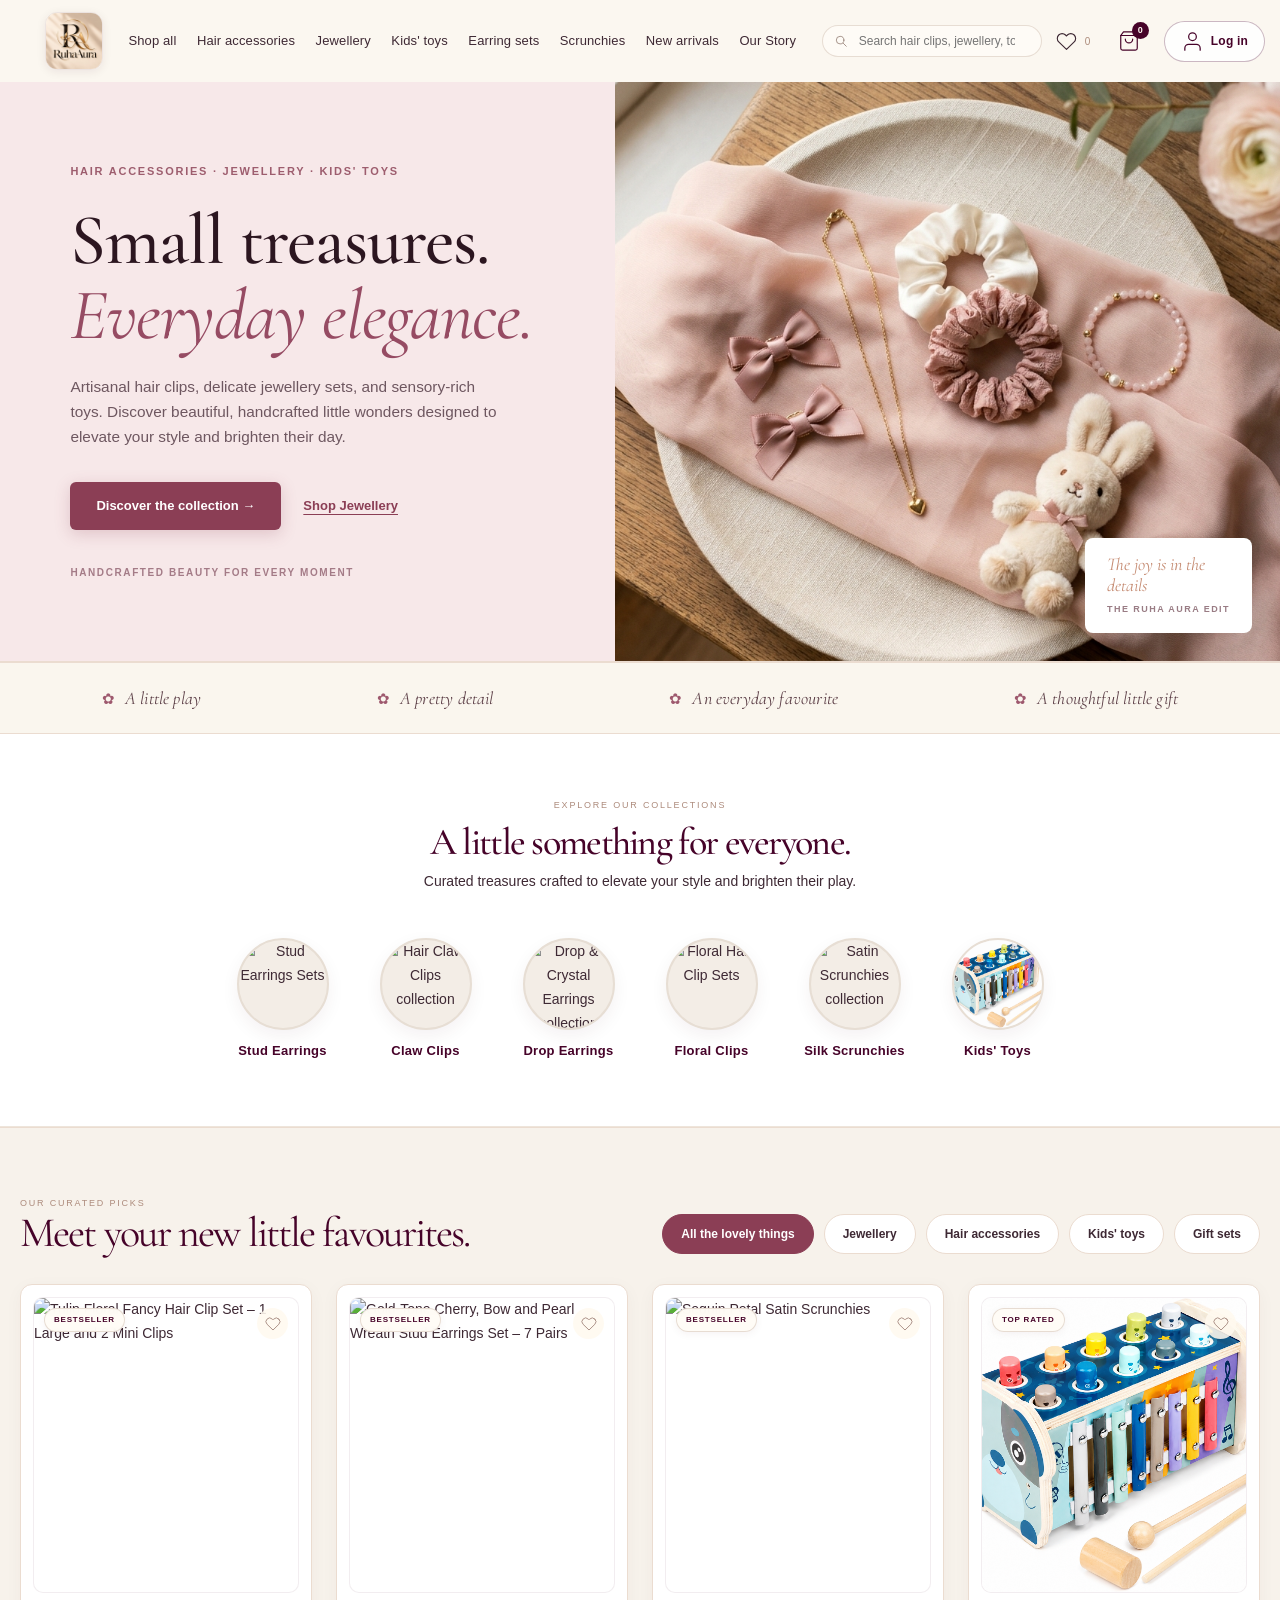
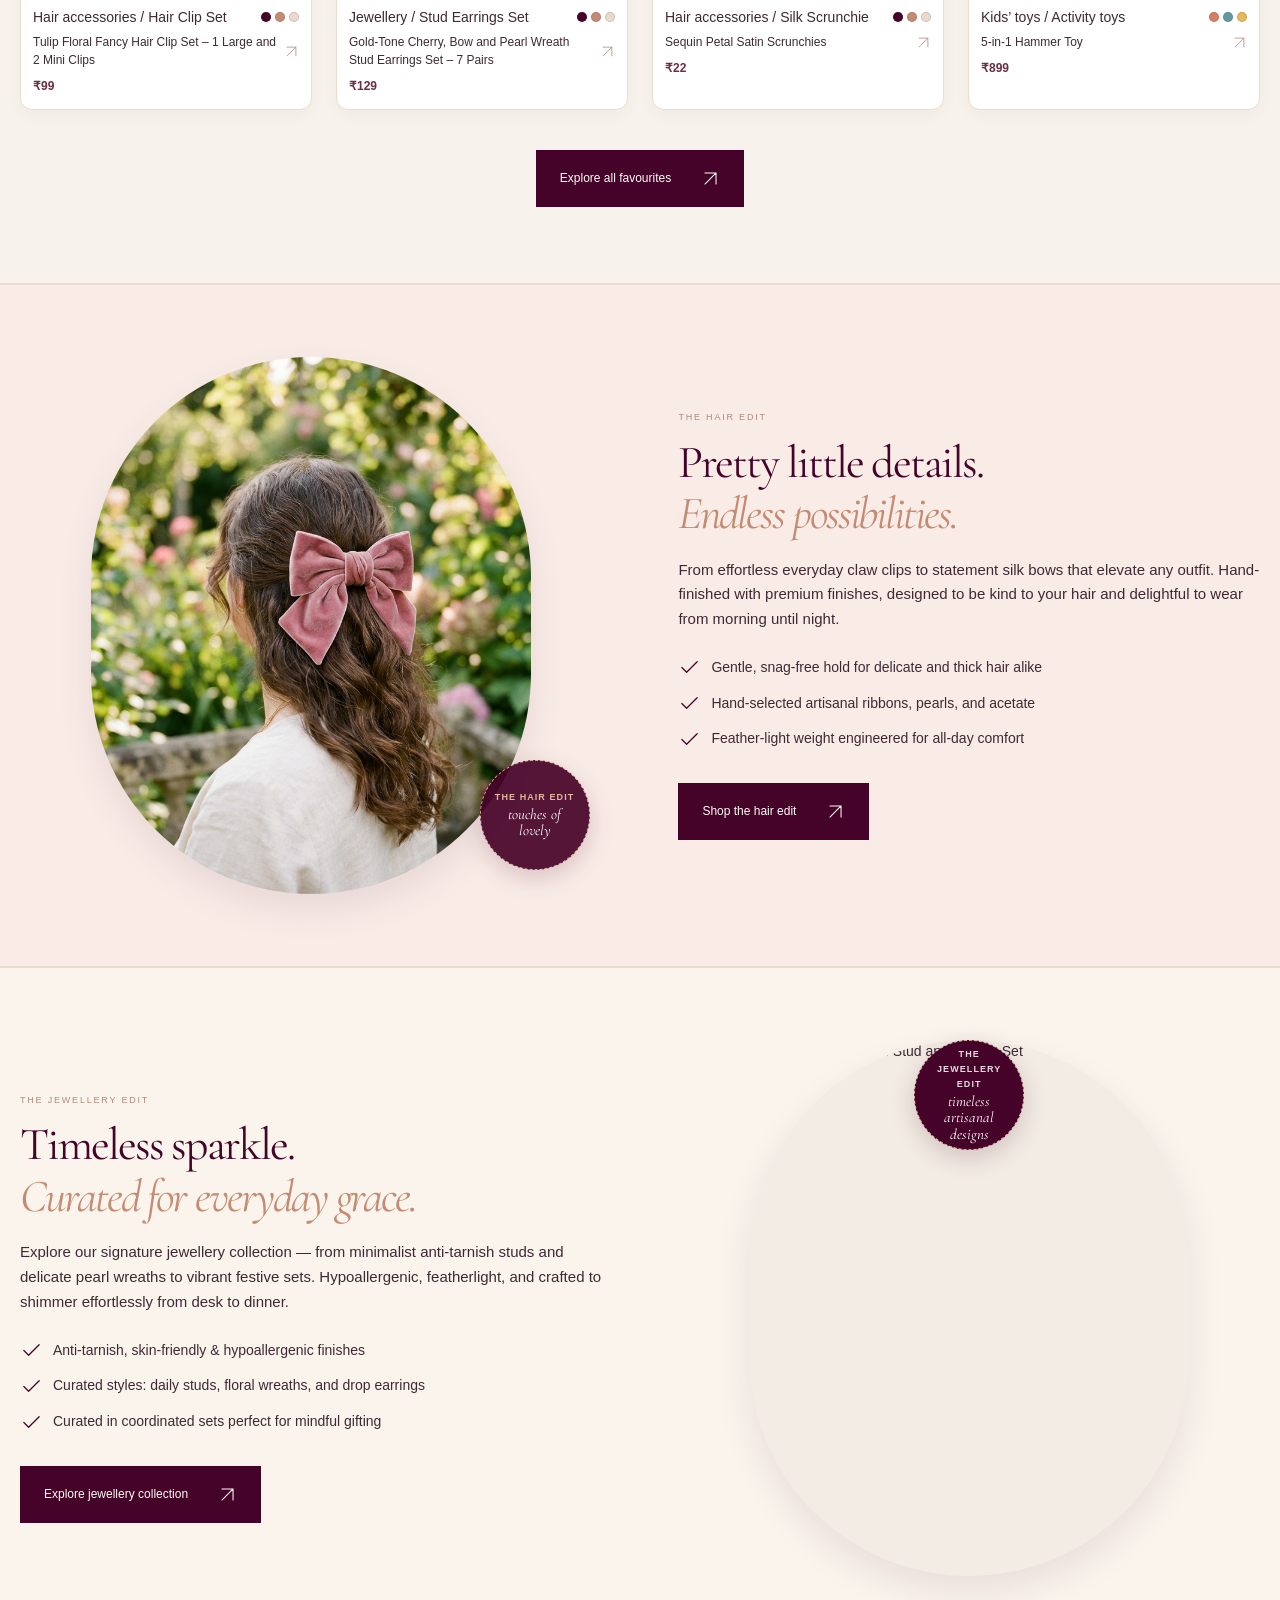
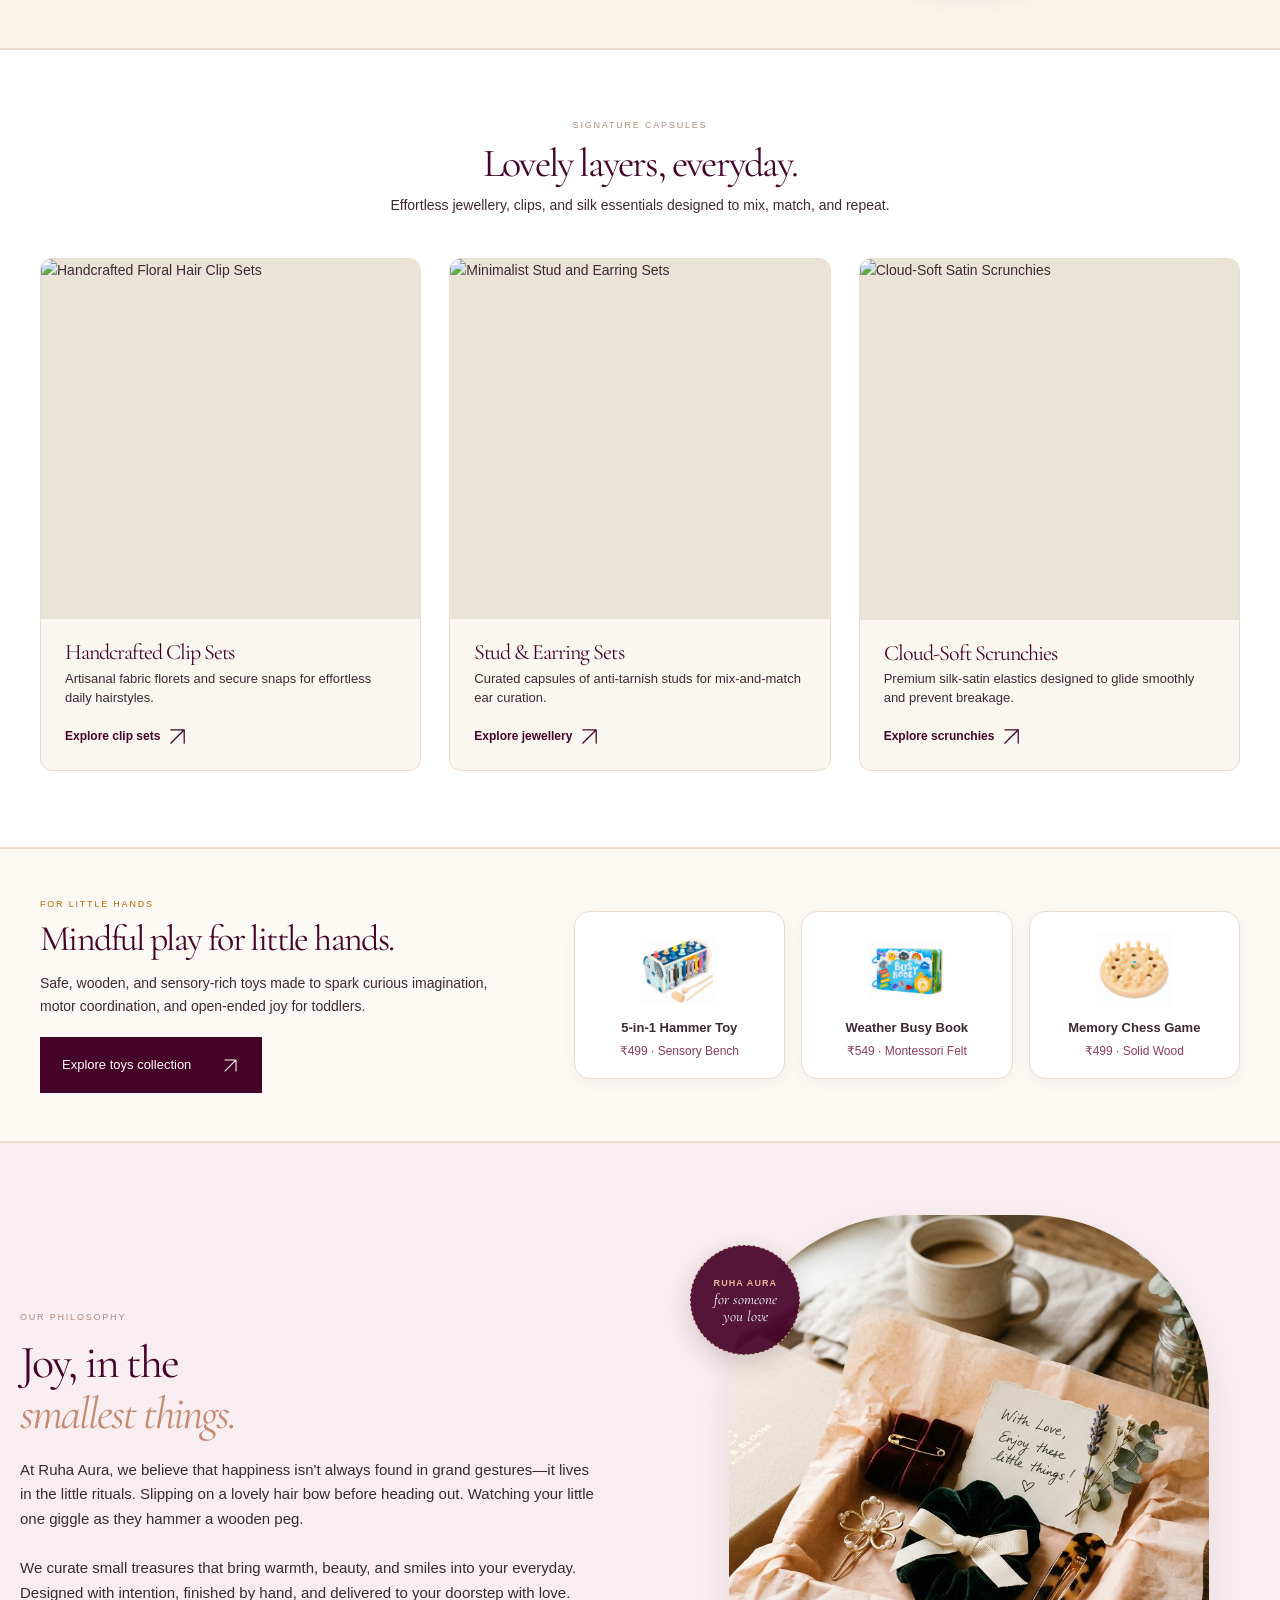
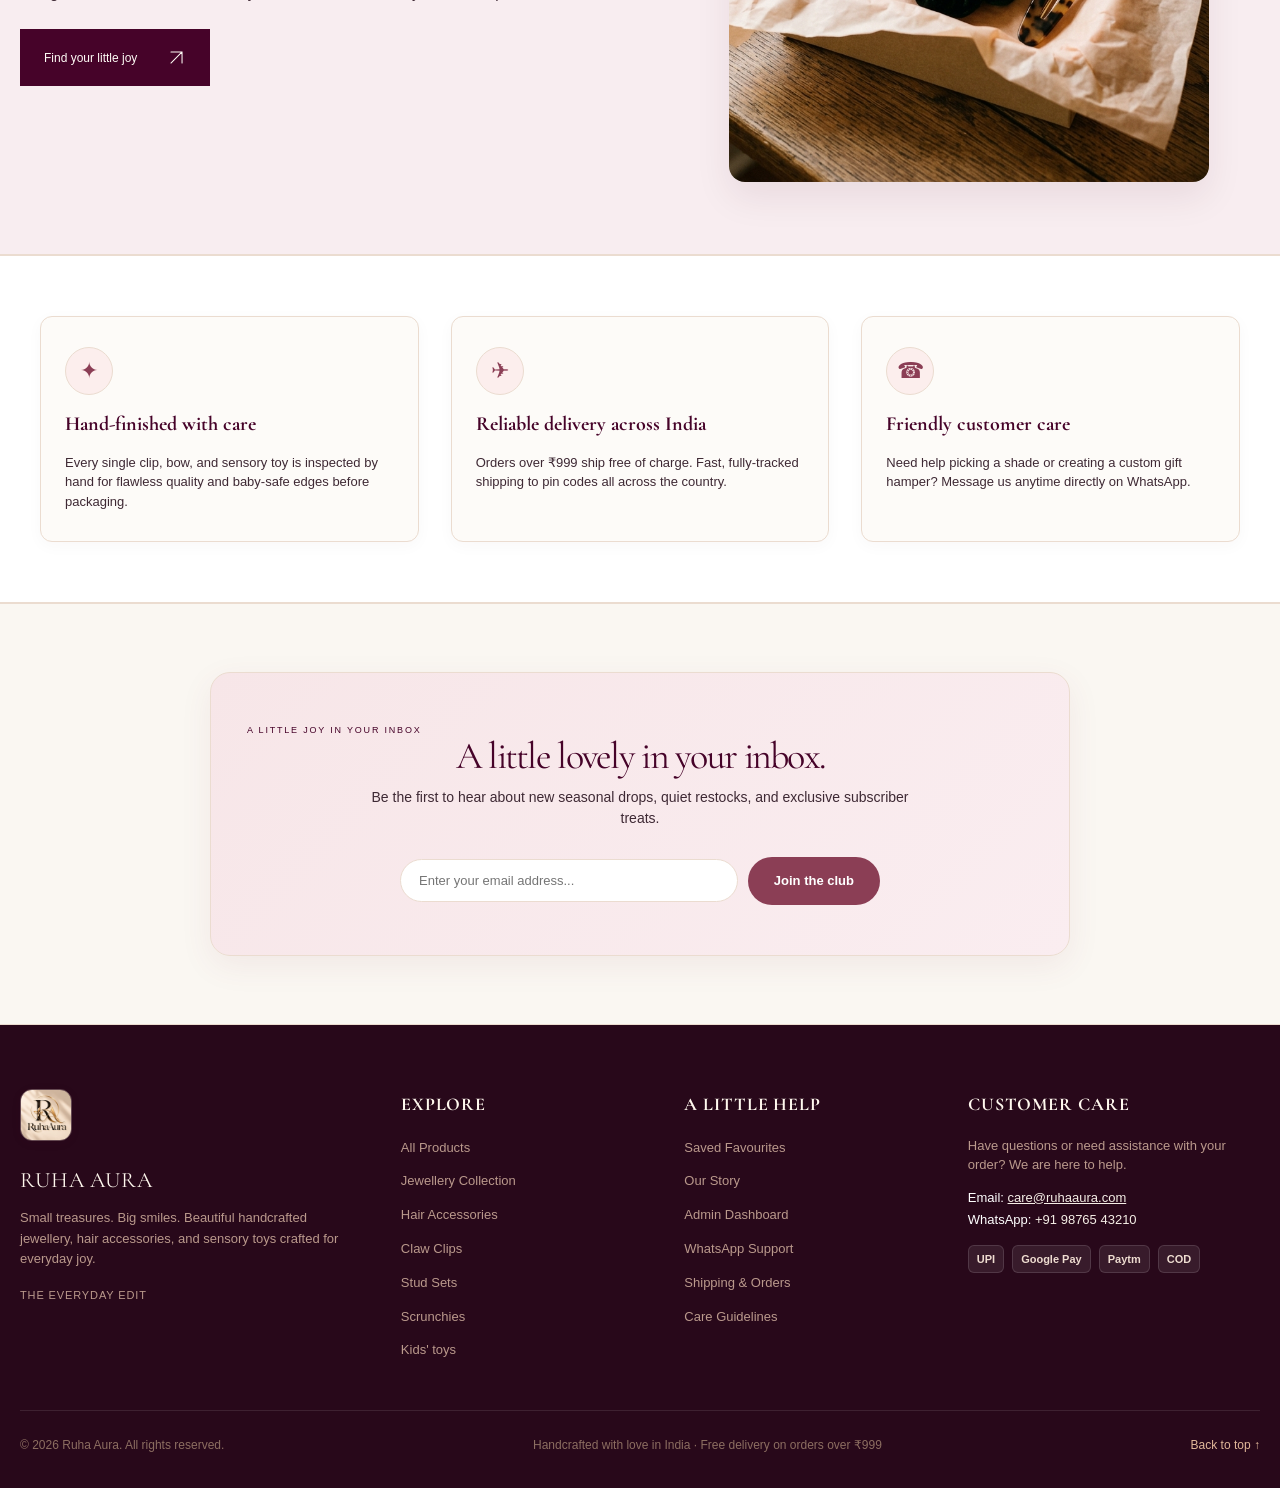
==== index.html @ 0bac37f7 "Initial commit: Ruha Aura Storefront, Catalogue & Admin POS Dashboard" ====
<!DOCTYPE html>
<html lang="en">
<head>
  <meta charset="utf-8">
  <meta name="viewport" content="width=device-width, initial-scale=1">
  <meta name="theme-color" content="#fbf7f0">
  <title>Ruha Aura — Small Treasures, Big Smiles | Hair Accessories & Handcrafted Toys</title>
  <meta name="description" content="Explore Ruha Aura hair accessories and handcrafted toys. Little details for your everyday, little wonders for their world. Fast pan-India delivery.">
  
  <!-- Open Graph / Social Sharing -->
  <meta property="og:type" content="website">
  <meta property="og:title" content="Ruha Aura — Small Treasures, Big Smiles">
  <meta property="og:description" content="Artisanal hair clips, statement bows, and sensory toys. Beautiful moments for your everyday.">
  <meta property="og:image" content="assets/brand-logo.jpeg">

  <link rel="icon" href="assets/brand-logo.jpeg">
  <link rel="preconnect" href="https://fonts.googleapis.com">
  <link rel="preconnect" href="https://fonts.gstatic.com" crossorigin>
  <link href="https://fonts.googleapis.com/css2?family=Cormorant+Garamond:ital,wght@0,400;0,500;0,600;1,400;1,500&family=Plus+Jakarta+Sans:wght@400;500;600;700&display=swap" rel="stylesheet">
  <link rel="stylesheet" href="styles.css?v=3.3">
  <link rel="stylesheet" href="shop.css?v=3.3">

  <script src="https://cdn.jsdelivr.net/npm/@supabase/supabase-js@2"></script>
  <script src="catalogue-data.js?v=3.3" defer></script>
  <script src="supabase-config.js?v=3.3" defer></script>
  <script src="shop-core.js?v=3.3" defer></script>
  <script src="checkout.js?v=3.3" defer></script>
  <script src="app.js?v=3.3" defer></script>
</head>
<body>
  <svg class="symbol-definitions" aria-hidden="true">
    <defs>
      <symbol id="arrow" viewBox="0 0 24 24"><path d="M5 19 19 5M5 5h14v14"/></symbol>
      <symbol id="right" viewBox="0 0 24 24"><path d="M4 12h16m-6-6 6 6-6 6"/></symbol>
      <symbol id="close" viewBox="0 0 24 24"><path d="m6 6 12 12M6 18 18 6"/></symbol>
      <symbol id="plus" viewBox="0 0 24 24"><path d="M12 5v14M5 12h14"/></symbol>
      <symbol id="spark" viewBox="0 0 40 40"><path d="M20 0c3 14 6 17 20 20-14 3-17 6-20 20C17 26 14 23 0 20 14 17 17 14 20 0Z" fill="currentColor" stroke="none"/></symbol>
      <symbol id="heart" viewBox="0 0 24 24"><path d="M20.8 4.6a5.5 5.5 0 0 0-7.8 0L12 5.7l-1.1-1.1a5.5 5.5 0 0 0-7.8 7.8L12 21l8.8-8.6a5.5 5.5 0 0 0 0-7.8Z"/></symbol>
      <symbol id="bag" viewBox="0 0 24 24"><path d="M6 2 3 6v14a2 2 0 0 0 2 2h14a2 2 0 0 0 2-2V6l-3-4Z"/><path d="M3 6h18"/><path d="M16 10a4 4 0 0 1-8 0"/></symbol>
      <symbol id="search" viewBox="0 0 24 24"><circle cx="10.5" cy="10.5" r="6.5"/><path d="m16 16 5 5"/></symbol>
    </defs>
  </svg>

  <a class="skip" href="#main">Skip to content</a>

  <!-- BRAND HEADER -->
  <header class="header">
    <a class="brand" href="index.html" aria-label="Ruha Aura home">
      <img src="assets/brand-logo.jpeg" width="58" height="58" alt="Ruha Aura" class="brand-logo-img">
    </a>

    <nav class="desktop-nav" aria-label="Main navigation">
      <a href="catalogue.html">Shop all</a>
      <a href="catalogue.html?collection=accessories">Hair accessories</a>
      <a href="catalogue.html?collection=jewellery">Jewellery</a>
      <a href="catalogue.html?collection=toys">Kids' toys</a>
      <a href="catalogue.html?collection=jewellery&types=Stud%20Earrings%20Set">Earring sets</a>
      <a href="catalogue.html?collection=accessories&types=Satin%20Scrunchies">Scrunchies</a>
      <a href="catalogue.html?badge=new">New arrivals</a>
      <a href="#about">Our Story</a>
    </nav>

    <div class="header-actions">
      <!-- Search input capsule -->
      <form class="header-search-form" action="catalogue.html" method="get" role="search">
        <svg aria-hidden="true"><use href="#search"/></svg>
        <input type="search" name="q" placeholder="Search hair clips, jewellery, toys & essentials..." aria-label="Search catalogue">
      </form>

      <!-- Favourites Heart -->
      <a class="saved-nav" href="catalogue.html?saved=1" aria-label="View saved favourites" title="Saved favourites">
        <svg><use href="#heart"/></svg>
        <span data-saved-count>0</span>
      </a>

      <!-- Shopping Bag -->
      <button type="button" class="header-cart-btn" data-open-cart aria-label="View shopping bag" title="View bag">
        <svg><use href="#bag"/></svg>
        <span class="cart-pill" data-cart-count>0</span>
      </button>

      <!-- Account / Login Button -->
      <button type="button" class="header-login-btn" id="header-login-btn" aria-label="Account Login">
        <svg width="15" height="15" viewBox="0 0 24 24" fill="none" stroke="currentColor" stroke-width="1.8"><path d="M20 21v-2a4 4 0 0 0-4-4H8a4 4 0 0 0-4 4v2"/><circle cx="12" cy="7" r="4"/></svg>
        <span id="login-btn-text">Log in</span>
      </button>
    </div>

    <button class="menu-button" aria-label="Open navigation" aria-expanded="false" aria-controls="mobile-menu">
      <span></span>
      <span></span>
    </button>
  </header>

  <!-- Mobile Drawer Menu -->
  <div id="mobile-menu" class="mobile-menu" hidden>
    <nav aria-label="Mobile navigation">
      <a href="catalogue.html">Shop all <svg><use href="#arrow"/></svg></a>
      <a href="catalogue.html?collection=accessories">Hair accessories <svg><use href="#arrow"/></svg></a>
      <a href="catalogue.html?collection=jewellery">Jewellery <svg><use href="#arrow"/></svg></a>
      <a href="catalogue.html?collection=toys">Kids' toys <svg><use href="#arrow"/></svg></a>
      <a href="catalogue.html?collection=jewellery&types=Stud%20Earrings%20Set">Earring sets <svg><use href="#arrow"/></svg></a>
      <a href="catalogue.html?collection=accessories&types=Satin%20Scrunchies">Scrunchies <svg><use href="#arrow"/></svg></a>
      <a href="catalogue.html?badge=new">New arrivals <svg><use href="#arrow"/></svg></a>
      <a href="catalogue.html?saved=1">Saved Favourites <svg><use href="#arrow"/></svg></a>
      <a href="#about">Our Story <svg><use href="#arrow"/></svg></a>
    </nav>
  </div>

  <main id="main">
    <!-- 3. HERO SECTION (Figma layout: "Small treasures. Big smiles.") -->
    <section class="hero-split-section" id="home">
      <div class="hero-split-left">
        <span class="hero-eyebrow">HAIR ACCESSORIES · JEWELLERY · KIDS' TOYS</span>
        <h1 class="hero-title">
          Small treasures.<br>
          <em>Everyday elegance.</em>
        </h1>
        <p class="hero-desc">
          Artisanal hair clips, delicate jewellery sets, and sensory-rich toys. Discover beautiful, handcrafted little wonders designed to elevate your style and brighten their day.
        </p>
        <div class="hero-actions">
          <a class="hero-btn-primary" href="catalogue.html">
            Discover the collection &rarr;
          </a>
          <a class="hero-btn-secondary" href="catalogue.html?collection=jewellery">
            Shop Jewellery
          </a>
        </div>
        <div class="hero-subtag">
          HANDCRAFTED BEAUTY FOR EVERY MOMENT
        </div>
      </div>

      <div class="hero-split-right">
        <img src="assets/hero-flatlay.jpg" alt="Ruha Aura handcrafted hair accessories and toys on draped blush silk" class="hero-split-img" width="1200" height="800" fetchpriority="high">
        <div class="hero-white-card" aria-hidden="true">
          <div class="card-quote">
            <em>The joy is in the</em><br>
            <em>details</em>
          </div>
          <span class="card-brand">THE RUHA AURA EDIT</span>
        </div>
      </div>
    </section>

    <!-- 4. 4-PILLAR VALUE STRIP (Figma Exact) -->
    <section class="value-strip-figma" aria-label="Store values">
      <div class="value-strip-container">
        <div class="value-strip-item">
          <span class="value-glyph">&#10047;</span>
          <span class="value-text">A little play</span>
        </div>
        <div class="value-strip-item">
          <span class="value-glyph">&#10047;</span>
          <span class="value-text">A pretty detail</span>
        </div>
        <div class="value-strip-item">
          <span class="value-glyph">&#10047;</span>
          <span class="value-text">An everyday favourite</span>
        </div>
        <div class="value-strip-item">
          <span class="value-glyph">&#10047;</span>
          <span class="value-text">A thoughtful little gift</span>
        </div>
      </div>
    </section>

    <!-- 5. CATEGORY BUBBLES ("A little something for everyone") -->
    <section class="category-bubbles-section" id="categories">
      <div class="category-bubbles-header reveal">
        <span class="eyebrow">EXPLORE OUR COLLECTIONS</span>
        <h2>A little something for everyone.</h2>
        <p>Curated treasures crafted to elevate your style and brighten their play.</p>
      </div>

      <div class="bubbles-wrap reveal">
        <a href="catalogue.html?collection=jewellery&types=Stud%20Earrings%20Set" class="bubble-item" data-bubble-category="Stud earrings">
          <div class="bubble-avatar">
            <img src="https://media.yentto.com/products/ruha_aura/raec-27-1.webp" alt="Stud Earrings Sets" width="120" height="120" loading="lazy">
          </div>
          <span class="bubble-label">Stud Earrings</span>
        </a>

        <a href="catalogue.html?collection=accessories&types=Hair%20Claw%20Clip" class="bubble-item" data-bubble-category="Claw clips">
          <div class="bubble-avatar">
            <img src="https://media.yentto.com/products/ruha_aura/raha15-1.webp" alt="Hair Claw Clips collection" width="120" height="120" loading="lazy">
          </div>
          <span class="bubble-label">Claw Clips</span>
        </a>

        <a href="catalogue.html?collection=jewellery" class="bubble-item" data-bubble-category="Drop earrings">
          <div class="bubble-avatar">
            <img src="https://media.yentto.com/products/ruha_aura/raec-23-1.webp" alt="Drop & Crystal Earrings collection" width="120" height="120" loading="lazy">
          </div>
          <span class="bubble-label">Drop Earrings</span>
        </a>

        <a href="catalogue.html?collection=accessories&types=Hair%20Clip%20Set" class="bubble-item" data-bubble-category="Hair clips">
          <div class="bubble-avatar">
            <img src="https://media.yentto.com/product/01a1b167-8b12-73c3-9795-dfc96b71eaee/cover_1793977692608.jpg" alt="Floral Hair Clip Sets" width="120" height="120" loading="lazy">
          </div>
          <span class="bubble-label">Floral Clips</span>
        </a>

        <a href="catalogue.html?collection=accessories&types=Silk%20Scrunchie" class="bubble-item" data-bubble-category="Scrunchies">
          <div class="bubble-avatar">
            <img src="https://media.yentto.com/products/ruha_aura/raha49-1.webp" alt="Satin Scrunchies collection" width="120" height="120" loading="lazy">
          </div>
          <span class="bubble-label">Silk Scrunchies</span>
        </a>

        <a href="catalogue.html?collection=toys" class="bubble-item" data-bubble-category="Kids' toys">
          <div class="bubble-avatar">
            <img src="assets/toys/hammer.png" alt="Kids' toys collection" width="120" height="120" loading="lazy">
          </div>
          <span class="bubble-label">Kids' Toys</span>
        </a>
      </div>
    </section>

    <!-- 6. FEATURED FAVOURITES ("Meet your new little favourites") -->
    <section class="featured-favourites-section" id="featured-favourites">
      <div class="favourites-container">
        <div class="favourites-top reveal">
          <div>
            <span class="eyebrow">OUR CURATED PICKS</span>
            <h2 style="font-family: 'Cormorant Garamond', serif; font-size: clamp(30px, 4vw, 42px); color: var(--plum); margin: 0;">
              Meet your new little favourites.
            </h2>
          </div>

          <!-- Filter Tabs -->
          <div class="favourites-tabs" role="tablist" aria-label="Featured category filter">
            <button type="button" class="fav-tab-btn is-active" data-fav-tab="all" role="tab" aria-selected="true">All the lovely things</button>
            <button type="button" class="fav-tab-btn" data-fav-tab="jewellery" role="tab" aria-selected="false">Jewellery</button>
            <button type="button" class="fav-tab-btn" data-fav-tab="accessories" role="tab" aria-selected="false">Hair accessories</button>
            <button type="button" class="fav-tab-btn" data-fav-tab="toys" role="tab" aria-selected="false">Kids' toys</button>
            <button type="button" class="fav-tab-btn" data-fav-tab="sets" role="tab" aria-selected="false">Gift sets</button>
          </div>
        </div>

        <!-- Dynamic 4-card Grid -->
        <div class="favourites-grid" id="featured-grid">
          <!-- Populated by app.js with RuhaShop.card -->
        </div>

        <div style="text-align: center;">
          <a href="catalogue.html" class="button button-plum">
            Explore all favourites <svg><use href="#arrow"/></svg>
          </a>
        </div>
      </div>
    </section>

    <!-- 7. THE HAIR EDIT BANNER ("Pretty little details. Endless possibilities.") -->
    <section class="split-editorial" id="hair-edit">
      <div class="editorial-inner">
        <div class="editorial-media reveal">
          <div class="capsule-photo">
            <img src="assets/hair-edit-model.jpg" alt="Model wearing handcrafted velvet bow hair clip" width="800" height="980" loading="lazy">
          </div>
          <div class="stamp-badge stamp-badge-hair" aria-hidden="true">
            <span>the hair edit</span>
            <em>touches of<br>lovely</em>
          </div>
        </div>

        <div class="editorial-copy reveal">
          <span class="eyebrow">THE HAIR EDIT</span>
          <h2>Pretty little details.<br><em>Endless possibilities.</em></h2>
          <p>
            From effortless everyday claw clips to statement silk bows that elevate any outfit. Hand-finished with premium finishes, designed to be kind to your hair and delightful to wear from morning until night.
          </p>

          <ul class="editorial-checklist">
            <li>
              <svg width="18" height="18" viewBox="0 0 24 24" fill="none" stroke="currentColor" stroke-width="2"><polyline points="20 6 9 17 4 12"/></svg>
              <span>Gentle, snag-free hold for delicate and thick hair alike</span>
            </li>
            <li>
              <svg width="18" height="18" viewBox="0 0 24 24" fill="none" stroke="currentColor" stroke-width="2"><polyline points="20 6 9 17 4 12"/></svg>
              <span>Hand-selected artisanal ribbons, pearls, and acetate</span>
            </li>
            <li>
              <svg width="18" height="18" viewBox="0 0 24 24" fill="none" stroke="currentColor" stroke-width="2"><polyline points="20 6 9 17 4 12"/></svg>
              <span>Feather-light weight engineered for all-day comfort</span>
            </li>
          </ul>

          <a href="catalogue.html?collection=accessories" class="button button-plum">
            Shop the hair edit <svg><use href="#arrow"/></svg>
          </a>
        </div>
      </div>
    </section>

    <!-- 7b. THE JEWELLERY EDIT BANNER ("Anti-tarnish drops, statement studs & pearls.") -->
    <section class="split-editorial" id="jewellery-edit" style="background: #faf4ed; border-top: 1px solid #ebdcd0;">
      <div class="editorial-inner reverse-layout">
        <div class="editorial-media reveal">
          <div class="capsule-photo">
            <img src="https://media.yentto.com/products/ruha_aura/raec-27-1.webp" alt="Ruha Aura Artisanal Stud and Earring Set" width="800" height="980" loading="lazy" style="object-fit: cover; width: 100%; height: 100%;">
          </div>
          <div class="stamp-badge" style="background: var(--plum); color: var(--cream);" aria-hidden="true">
            <span style="color: rgba(255,255,255,0.85);">the jewellery edit</span>
            <em style="color: #fff;">timeless artisanal<br>designs</em>
          </div>
        </div>

        <div class="editorial-copy reveal">
          <span class="eyebrow">THE JEWELLERY EDIT</span>
          <h2>Timeless sparkle.<br><em>Curated for everyday grace.</em></h2>
          <p>
            Explore our signature jewellery collection &mdash; from minimalist anti-tarnish studs and delicate pearl wreaths to vibrant festive sets. Hypoallergenic, featherlight, and crafted to shimmer effortlessly from desk to dinner.
          </p>

          <ul class="editorial-checklist">
            <li>
              <svg width="18" height="18" viewBox="0 0 24 24" fill="none" stroke="currentColor" stroke-width="2"><polyline points="20 6 9 17 4 12"/></svg>
              <span>Anti-tarnish, skin-friendly &amp; hypoallergenic finishes</span>
            </li>
            <li>
              <svg width="18" height="18" viewBox="0 0 24 24" fill="none" stroke="currentColor" stroke-width="2"><polyline points="20 6 9 17 4 12"/></svg>
              <span>Curated styles: daily studs, floral wreaths, and drop earrings</span>
            </li>
            <li>
              <svg width="18" height="18" viewBox="0 0 24 24" fill="none" stroke="currentColor" stroke-width="2"><polyline points="20 6 9 17 4 12"/></svg>
              <span>Curated in coordinated sets perfect for mindful gifting</span>
            </li>
          </ul>

          <a href="catalogue.html?collection=jewellery" class="button button-plum">
            Explore jewellery collection <svg><use href="#arrow"/></svg>
          </a>
        </div>
      </div>
    </section>

    <!-- 8. EVERYDAY KEEPSAKES ROW ("Lovely layers, everyday.") -->
    <section class="keepsakes-section" id="keepsakes">
      <div class="keepsakes-header reveal">
        <span class="eyebrow">SIGNATURE CAPSULES</span>
        <h2>Lovely layers, everyday.</h2>
        <p>Effortless jewellery, clips, and silk essentials designed to mix, match, and repeat.</p>
      </div>

      <div class="keepsakes-grid">
        <a href="catalogue.html?collection=accessories&types=Hair%20Clip%20Set" class="keepsake-card reveal">
          <div class="keepsake-image">
            <img src="https://media.yentto.com/product/01a1b167-8b12-73c3-9795-dfc96b71eaee/cover_1793977692608.jpg" alt="Handcrafted Floral Hair Clip Sets" width="600" height="570" loading="lazy">
          </div>
          <div class="keepsake-body">
            <h3>Handcrafted Clip Sets</h3>
            <p>Artisanal fabric florets and secure snaps for effortless daily hairstyles.</p>
            <span class="keepsake-link">Explore clip sets <svg><use href="#arrow"/></svg></span>
          </div>
        </a>

        <a href="catalogue.html?collection=jewellery" class="keepsake-card reveal">
          <div class="keepsake-image">
            <img src="https://media.yentto.com/products/ruha_aura/raec-27-1.webp" alt="Minimalist Stud and Earring Sets" width="600" height="570" loading="lazy">
          </div>
          <div class="keepsake-body">
            <h3>Stud &amp; Earring Sets</h3>
            <p>Curated capsules of anti-tarnish studs for mix-and-match ear curation.</p>
            <span class="keepsake-link">Explore jewellery <svg><use href="#arrow"/></svg></span>
          </div>
        </a>

        <a href="catalogue.html?collection=accessories&types=Satin%20Scrunchies" class="keepsake-card reveal">
          <div class="keepsake-image">
            <img src="https://media.yentto.com/products/ruha_aura/raha49-1.webp" alt="Cloud-Soft Satin Scrunchies" width="600" height="570" loading="lazy">
          </div>
          <div class="keepsake-body">
            <h3>Cloud-Soft Scrunchies</h3>
            <p>Premium silk-satin elastics designed to glide smoothly and prevent breakage.</p>
            <span class="keepsake-link">Explore scrunchies <svg><use href="#arrow"/></svg></span>
          </div>
        </a>
      </div>
    </section>

    <!-- 9. KIDS' PLAY SPOTLIGHT (Compact & Proportional) -->
    <section class="kids-play-editorial compact-play-section" id="toys">
      <div class="compact-play-inner">
        <div class="compact-play-copy reveal">
          <span class="eyebrow" style="color: #b36b00;">FOR LITTLE HANDS</span>
          <h2 style="font-family: 'Cormorant Garamond', Georgia, serif; font-size: clamp(26px, 3.2vw, 36px); color: var(--plum); margin: 6px 0 12px; line-height: 1.2;">
            Mindful play for little hands.
          </h2>
          <p style="font-size: 14px; line-height: 1.6; color: var(--warm-gray); margin-bottom: 20px; max-width: 480px;">
            Safe, wooden, and sensory-rich toys made to spark curious imagination, motor coordination, and open-ended joy for toddlers.
          </p>
          <a href="catalogue.html?collection=toys" class="button button-plum" style="padding: 10px 22px; font-size: 13px;">
            Explore toys collection <svg><use href="#arrow"/></svg>
          </a>
        </div>

        <div class="compact-play-cards reveal">
          <a href="catalogue.html?collection=toys" class="compact-toy-pill">
            <img src="assets/toys/hammer.png" alt="5-in-1 Hammer Toy" width="70" height="70" loading="lazy">
            <div class="compact-toy-info">
              <span class="compact-toy-title">5-in-1 Hammer Toy</span>
              <span class="compact-toy-price">₹499 · Sensory Bench</span>
            </div>
          </a>
          <a href="catalogue.html?collection=toys" class="compact-toy-pill">
            <img src="assets/toys/weather.png" alt="Weather Busy Book" width="70" height="70" loading="lazy">
            <div class="compact-toy-info">
              <span class="compact-toy-title">Weather Busy Book</span>
              <span class="compact-toy-price">₹549 · Montessori Felt</span>
            </div>
          </a>
          <a href="catalogue.html?collection=toys" class="compact-toy-pill">
            <img src="assets/toys/chess.png" alt="Memory Chess" width="70" height="70" loading="lazy">
            <div class="compact-toy-info">
              <span class="compact-toy-title">Memory Chess Game</span>
              <span class="compact-toy-price">₹499 · Solid Wood</span>
            </div>
          </a>
        </div>
      </div>
    </section>

    <!-- 10. THE RUHA AURA STORY ("Joy, in the smallest things.") -->
    <section class="split-editorial story-section-palette" id="about">
      <div class="editorial-inner reverse-layout">
        <div class="editorial-media reveal">
          <div class="arch-photo">
            <img src="assets/gift-story.jpg" alt="Ruha Aura story - luxury gift box unboxing" width="800" height="960" loading="lazy">
          </div>
          <div class="stamp-badge stamp-badge-story" aria-hidden="true">
            <span>ruha aura</span>
            <em>for someone<br>you love</em>
          </div>
        </div>

        <div class="editorial-copy reveal">
          <span class="eyebrow">OUR PHILOSOPHY</span>
          <h2>Joy, in the<br><em>smallest things.</em></h2>
          <p>
            At Ruha Aura, we believe that happiness isn't always found in grand gestures&mdash;it lives in the little rituals. Slipping on a lovely hair bow before heading out. Watching your little one giggle as they hammer a wooden peg.
          </p>
          <p>
            We curate small treasures that bring warmth, beauty, and smiles into your everyday. Designed with intention, finished by hand, and delivered to your doorstep with love.
          </p>

          <div style="margin-top: 24px;">
            <a href="catalogue.html" class="button button-plum">
              Find your little joy <svg><use href="#arrow"/></svg>
            </a>
          </div>
        </div>
      </div>
    </section>

    <!-- 11. TRUST PILLARS (3 Columns: "Good to know before you shop") -->
    <section class="trust-pillars-section" aria-label="Customer assurances">
      <div class="pillars-grid">
        <div class="pillar-card reveal">
          <div class="pillar-icon">&#10022;</div>
          <h4>Hand-finished with care</h4>
          <p>Every single clip, bow, and sensory toy is inspected by hand for flawless quality and baby-safe edges before packaging.</p>
        </div>

        <div class="pillar-card reveal">
          <div class="pillar-icon">&#9992;</div>
          <h4>Reliable delivery across India</h4>
          <p>Orders over ₹999 ship free of charge. Fast, fully-tracked shipping to pin codes all across the country.</p>
        </div>

        <div class="pillar-card reveal">
          <div class="pillar-icon">&#9742;</div>
          <h4>Friendly customer care</h4>
          <p>Need help picking a shade or creating a custom gift hamper? Message us anytime directly on WhatsApp.</p>
        </div>
      </div>
    </section>

    <!-- 12. NEWSLETTER BOX ("A little lovely in your inbox.") -->
    <section class="newsletter-section" id="newsletter">
      <div class="newsletter-card reveal">
        <span class="eyebrow" style="color: var(--plum);">A LITTLE JOY IN YOUR INBOX</span>
        <h3>A little lovely in your inbox.</h3>
        <p>Be the first to hear about new seasonal drops, quiet restocks, and exclusive subscriber treats.</p>
        
        <form class="newsletter-form" id="newsletter-form">
          <input type="email" id="newsletter-email" required placeholder="Enter your email address..." aria-label="Email address">
          <button type="submit">Join the club</button>
        </form>
      </div>
    </section>
  </main>

  <!-- 13. MODERN 4-COLUMN FOOTER -->
  <footer class="footer-modern">
    <div class="footer-modern-grid">
      <!-- Col 1: Brand Info -->
      <div class="footer-col-brand">
        <img src="assets/brand-logo.jpeg" alt="Ruha Aura logo" width="56" height="56" style="border-radius:12px; object-fit:cover; box-shadow:0 2px 10px rgba(70,3,41,0.08); display:block; margin-bottom:12px;">
        <h3>RUHA AURA</h3>
        <p>
          Small treasures. Big smiles. Beautiful handcrafted jewellery, hair accessories, and sensory toys crafted for everyday joy.
        </p>
        <span style="font-size: 11px; letter-spacing: 0.08em; text-transform: uppercase; color: #ba998c;">
          THE EVERYDAY EDIT
        </span>
      </div>

      <!-- Col 2: Explore -->
      <div class="footer-col">
        <h4>Explore</h4>
        <ul>
          <li><a href="catalogue.html">All Products</a></li>
          <li><a href="catalogue.html?collection=jewellery">Jewellery Collection</a></li>
          <li><a href="catalogue.html?collection=accessories">Hair Accessories</a></li>
          <li><a href="catalogue.html?types=Hair%20Claw%20Clip">Claw Clips</a></li>
          <li><a href="catalogue.html?types=Stud%20Earrings%20Set">Stud Sets</a></li>
          <li><a href="catalogue.html?types=Silk%20Scrunchie">Scrunchies</a></li>
          <li><a href="catalogue.html?collection=toys">Kids' toys</a></li>
        </ul>
      </div>

      <!-- Col 3: A Little Help -->
      <div class="footer-col">
        <h4>A Little Help</h4>
        <ul>
          <li><a href="catalogue.html?saved=1">Saved Favourites</a></li>
          <li><a href="#about">Our Story</a></li>
          <li><a href="admin.html">Admin Dashboard</a></li>
          <li><a href="https://wa.me/919876543210" target="_blank" rel="noopener">WhatsApp Support</a></li>
          <li><a href="catalogue.html">Shipping &amp; Orders</a></li>
          <li><a href="catalogue.html">Care Guidelines</a></li>
        </ul>
      </div>

      <!-- Col 4: Customer Care & Payments -->
      <div class="footer-col">
        <h4>Customer Care</h4>
        <p style="font-size: 13px; color: #ba998c; margin-bottom: 12px; line-height: 1.5;">
          Have questions or need assistance with your order? We are here to help.
        </p>
        <p style="font-size: 13px; color: #fff; margin-bottom: 12px;">
          Email: <a href="mailto:care@ruhaaura.com" style="color:#f5eee6; text-decoration:underline;">care@ruhaaura.com</a><br>
          WhatsApp: <span style="color:#f5eee6;">+91 98765 43210</span>
        </p>
        
        <div class="footer-payment-badges">
          <span class="payment-badge">UPI</span>
          <span class="payment-badge">Google Pay</span>
          <span class="payment-badge">Paytm</span>
          <span class="payment-badge">COD</span>
        </div>
      </div>
    </div>

    <div class="footer-modern-bottom">
      <span>&copy; <span id="year">2026</span> Ruha Aura. All rights reserved.</span>
      <span>Handcrafted with love in India &middot; Free delivery on orders over ₹999</span>
      <a href="#home" style="color: #e2b89a; text-decoration: none;">Back to top &uarr;</a>
    </div>
  </footer>

  <!-- Lightbox Modal -->
  <dialog id="lightbox" class="lightbox" aria-labelledby="lightbox-title">
    <button class="dialog-close" aria-label="Close photograph"><svg><use href="#close"/></svg></button>
    <div class="lightbox-stage">
      <img id="lightbox-image" src="https://media.yentto.com/product/01a1b167-8b12-73c3-9795-dfc96b71eaee/cover_1793977692608.jpg" alt="Ruha Aura Handcrafted Clips">
      <button class="lightbox-prev" aria-label="Previous photograph">&larr;</button>
      <button class="lightbox-next" aria-label="Next photograph">&rarr;</button>
    </div>
    <div class="lightbox-footer">
      <div>
        <span id="lightbox-count"></span>
        <h2 id="lightbox-title">Large Bow Clip</h2>
      </div>
      <button class="lightbox-done underlined">Keep exploring <svg><use href="#right"/></svg></button>
    </div>
  </dialog>
</body>
</html>
---- styles.css ----
:root{--cream:#fbf7f0;--paper:#fffcf6;--plum:#460329;--ink:#3e2934;--copper:#c58b72;--blush:#efddd5;--line:#e3d7cd;--muted:#968078;--serif:'Cormorant Garamond',Georgia,serif;--sans:'DM Sans',Arial,sans-serif}*{box-sizing:border-box}html{scroll-behavior:smooth;scroll-padding-top:25px}body{margin:0;background:var(--cream);color:var(--ink);font:14px/1.7 var(--sans)}a{color:inherit;text-decoration:none}button{font:inherit;color:inherit;border:0;background:none;cursor:pointer;padding:0}button[hidden],[hidden]{display:none!important}a:focus-visible,button:focus-visible{outline:2px solid var(--copper);outline-offset:5px}button,a{-webkit-tap-highlight-color:transparent}button svg,a svg{flex-shrink:0}img{max-width:100%;display:block}h1,h2,h3,p{margin:0}h1,h2,h3{font-family:var(--serif);font-weight:400;letter-spacing:-.045em;line-height:1.04}em{font-weight:400;color:var(--copper)}svg{width:23px;height:23px;fill:none;stroke:currentColor;stroke-width:1.3;stroke-linecap:round;stroke-linejoin:round}.symbol-definitions{position:absolute;width:0;height:0;overflow:hidden}.skip{position:fixed;left:12px;top:-100px;z-index:100;background:var(--paper);padding:12px 20px}.skip:focus{top:12px}.topline{display:flex;justify-content:space-between;padding:9px 5%;border-bottom:1px solid var(--line);font-size:8px;letter-spacing:2px;color:#9b8477}.header{height:108px;padding:0 5%;display:flex;align-items:center;justify-content:space-between;gap:30px}.brand{display:flex;align-items:center;gap:15px}.brand img{width:112px;height:75px;object-fit:contain}.brand>span{font-family:var(--serif);font-size:27px;letter-spacing:1.2px;line-height:1}.brand small{display:block;font:8px var(--sans);letter-spacing:2.1px;margin-top:11px;color:#ac8e80}.desktop-nav{display:flex;align-items:center;gap:35px;font-size:12px}.desktop-nav a{padding:8px 0;position:relative}.desktop-nav a:after{content:'';position:absolute;height:1px;left:0;right:100%;bottom:3px;background:var(--copper);transition:right .3s}.desktop-nav a:hover:after{right:0}.header-explore{display:flex;align-items:center;gap:28px;font-size:12px;border-bottom:1px solid #b49788;padding:8px 0}.header-explore svg{width:17px}.menu-button{display:none}.mobile-menu{background:var(--paper);padding:0 7% 25px;border-bottom:1px solid var(--line)}.mobile-menu nav{display:flex;flex-direction:column}.mobile-menu a{font:27px var(--serif);display:flex;justify-content:space-between;padding:15px 0;border-top:1px solid var(--line)}.eyebrow{font-size:9px;letter-spacing:1.8px;line-height:1.6;font-weight:500;display:flex;align-items:center;gap:11px;color:#ad8b7c}.eyebrow i{height:1px;width:23px;background:var(--copper)}.hero{display:grid;grid-template-columns:1.05fr 1fr;gap:6%;padding:38px 7% 52px;align-items:center;position:relative;overflow:hidden;min-height:645px}.hero-copy{padding-bottom:10px;position:relative;z-index:2}.hero h1{font-size:clamp(70px,7vw,106px);line-height:.95;letter-spacing:-.055em;margin:25px 0}.hero h1 em{font-size:.91em;color:#9b6569}.hero-copy>p{color:#a18a7e;font-size:14px;line-height:1.9;margin-bottom:30px}.hero-links{display:flex;align-items:center;flex-wrap:wrap;gap:22px}.button{display:inline-flex;align-items:center;justify-content:space-between;gap:30px;padding:17px 24px;font-size:12px;min-height:56px;transition:transform .3s,background .3s}.button:hover{transform:translateY(-3px)}.button svg{width:19px}.button-plum{background:var(--plum);color:var(--paper)}.button-plum:hover{background:#6c2348}.button-cream{background:#f4e6d6;color:#4a2333}.button-cream:hover{background:#fff5e5}.button-outline{border:1px solid #b69a88;padding:14px 22px;min-height:51px}.button-outline:hover{background:#f0e2d8}.underlined{display:inline-flex;align-items:center;gap:12px;border-bottom:1px solid #c1a596;padding:6px 0;font-size:12px}.underlined svg{width:17px}.hero-foot{display:flex;align-items:center;gap:15px;font-size:7px;letter-spacing:1.5px;color:#ab9281;margin-top:47px;max-width:415px}.hero-foot .line{height:1px;flex:1;background:#d7c3b4}.hero-visual{position:relative;padding:15px 10px 38px 0;max-width:530px;width:100%;justify-self:center}.halo{position:absolute;inset:-10px -40px 20px -25px;border:1px solid #d4b7a84a;border-radius:50%;transform:rotate(17deg);pointer-events:none}.visual-number{position:absolute;right:-9px;top:21px;font-size:8px;letter-spacing:2px;writing-mode:vertical-rl;color:#bb9d89}.photo-window{position:relative;aspect-ratio:1/1.12;background:#e5dcd0;border-radius:48% 48% 2px 2px;overflow:hidden;box-shadow:0 25px 65px #5f3d2312;margin:0 15px 0 0}.hero-slide{position:absolute;inset:0;width:100%;height:100%;object-fit:contain;background:#e9e3d8;opacity:0;transition:opacity 1s;pointer-events:none}.hero-slide.active{opacity:1}.hero-enlarge{position:absolute;top:49%;right:16px;border-radius:50%;width:37px;height:37px;background:#fff9eee8;display:grid;place-items:center;z-index:3}.hero-enlarge svg{width:19px}.photo-stamp{position:absolute;left:22px;bottom:18px;font:31px/.9 var(--serif);color:#563443;z-index:2;background:#f9f2e8ec;padding:16px 21px;transform:rotate(-6deg);pointer-events:none}.photo-stamp em{font-size:39px;color:#9c676d}.hero-image-footer{display:flex;justify-content:space-between;align-items:center;gap:15px;margin:18px 15px 0 0;font-size:12px;color:#98766e}.hero-controls{display:flex;align-items:center;gap:13px;font-size:10px}.hero-controls button{font-size:19px;min-width:24px;min-height:30px}.hero-controls #hero-pause{font-size:13px;width:28px;border-left:1px solid var(--line);padding-left:10px;margin-left:2px}.hero-controls>span{font-size:9px;letter-spacing:1px;color:#b09284}.floating-label{position:absolute;left:-58px;bottom:26%;transform:rotate(-90deg);transform-origin:left center;font-size:8px;letter-spacing:1.4px;display:flex;align-items:center;gap:11px;color:#ab8f7a}.floating-label svg{width:18px;height:18px;color:#be9781}.ticker{overflow:hidden;border-top:1px solid var(--line);border-bottom:1px solid var(--line);padding:17px 0;background:#f3eade}.ticker>div{display:flex;width:max-content;animation:marquee 48s linear infinite}.ticker span{font-size:9px;letter-spacing:2px;white-space:nowrap}.ticker b{font-size:20px;vertical-align:middle;margin:0 42px;font-weight:400;color:#b99680}.section-pad{padding:78px 6%}.section-top{display:flex;align-items:flex-end;justify-content:space-between;gap:30px;margin-bottom:35px}.section-top h2{font-size:clamp(40px,4vw,62px);line-height:1.06;margin-top:17px}.section-top h2 em{color:#a77475}.section-index{font-size:8px;letter-spacing:1.6px;color:#a98c7b;padding-bottom:6px}.section-top>p{font-size:12px;color:#a08578;padding-bottom:5px}.world-grid{display:grid;grid-template-columns:1fr 1fr;gap:28px}.world-card{display:block;overflow:hidden}.world-image{height:355px;position:relative;overflow:hidden;background:#e7dcd1}.world-style .world-image{background:#ecd8ce}.world-play .world-image{background:#e6dcc7}.world-image img{width:100%;height:100%;object-fit:contain;transition:transform .7s}.world-card:hover img{transform:scale(1.035)}.world-word{position:absolute;bottom:10px;left:24px;z-index:1;font:italic 95px/.9 var(--serif);letter-spacing:-5px;color:#fffaf0;text-shadow:0 2px 20px #5736291f;pointer-events:none}.world-caption{display:flex;align-items:center;justify-content:space-between;gap:20px;padding:22px 0}.world-caption span:not(.circle-arrow){font-size:8px;letter-spacing:1.6px;color:#b09480}.world-caption h3{font-size:31px;margin-top:8px;letter-spacing:-.5px}.circle-arrow{width:44px;height:44px;border:1px solid #cbb4a3;border-radius:50%;display:grid;place-items:center;transition:background .3s,color .3s}.circle-arrow svg{width:21px}.world-card:hover .circle-arrow{background:var(--plum);color:var(--cream);border-color:var(--plum)}.accessories{padding-top:36px}.filter-bar{display:flex;justify-content:space-between;align-items:center;gap:20px;border-bottom:1px solid var(--line);padding:0 0 18px;margin-bottom:26px}.filters{display:flex;gap:8px}.filters button{font-size:11px;padding:8px 17px;border:1px solid transparent}.filters button:hover{background:#f0e7dd}.filters .selected{border-color:#c4a99b;background:#f1e4d9;color:#653447}.filter-bar>span{font-size:10px;color:#b19684}.product-grid{display:grid;grid-template-columns:repeat(4,1fr);gap:27px 22px}.product-card{display:block;text-align:left;min-width:0}.product-image{display:block;position:relative;aspect-ratio:1/1.1;background:#ffffff;border-radius:10px;border:1px solid rgba(70,3,41,0.08);overflow:hidden}.product-image>img{height:100%;width:100%;object-fit:cover;object-position:center;transition:transform .65s}.product-card:hover img{transform:scale(1.03)}.product-expand{position:absolute;bottom:10px;right:10px;width:30px;height:30px;display:grid;place-items:center;background:#fff8ecdd;border-radius:50%;color:#5b3246;transition:background .3s,transform .3s}.product-expand svg{width:17px}.product-card:hover .product-expand{background:#fff8ec;transform:rotate(90deg)}.product-name{display:flex;align-items:center;justify-content:space-between;gap:10px;font-size:11px;margin-top:13px}.product-name>svg{width:16px;color:#af8a7c}.more-wrap{text-align:center;margin-top:39px}.more-wrap button svg{width:17px}.toy-section{display:grid;grid-template-columns:1.08fr 1fr;background:#452334;color:#fbf3e7;position:relative;overflow:hidden}.toy-copy{padding:80px 10% 65px 13%;position:relative;align-self:center}.toy-copy .eyebrow{color:#c7a28c;font-size:9px}.toy-copy h2{font-size:clamp(55px,5.7vw,83px);margin:25px 0 24px;line-height:1}.toy-copy h2 em{color:#d0a88d}.toy-copy>p{font-size:14px;line-height:1.9;color:#ccb6b7;margin-bottom:29px}.toy-copy .button{font-size:12px;gap:23px}.toy-spark{display:block;margin-top:44px;width:45px;height:45px;color:#cfa98d}.toy-note{display:block;font-size:8px;letter-spacing:1.5px;color:#9d7c7c;margin-top:30px}.toy-visual{background:#d9c9b2;padding:38px 13% 31px;display:flex;align-items:center;flex-direction:column;justify-content:center}.toy-visual>button{display:block;position:relative;background:#f9f2e5;padding:10px;box-shadow:0 20px 60px #38260b25;transform:rotate(3deg);max-width:330px;width:100%;transition:transform .5s}.toy-visual>button:hover{transform:rotate(0)}.toy-visual img{width:100%;height:auto;max-height:540px;object-fit:contain}.photo-plus{position:absolute;bottom:20px;right:20px;display:grid;place-items:center;background:#fffaef;width:35px;height:35px;border-radius:50%}.photo-plus svg{width:18px;color:#5a3541}.toy-photo-caption{font-size:8px;letter-spacing:1.7px;color:#977b62;margin-top:25px}.about{display:flex;flex-direction:column;align-items:center;text-align:center;padding-top:85px;padding-bottom:83px}.about .eyebrow{font-size:8px;letter-spacing:1.8px}.about h2{font-size:clamp(53px,5.5vw,81px);margin:25px 0 35px;line-height:1.05}.about h2 em{color:#a36e72}.about-line{display:flex;align-items:center;justify-content:center;gap:40px;width:100%}.about-line>svg{width:26px;height:26px;color:#b48c76}.about-line p{font-size:12px;line-height:1.9;color:#a08578;text-align:left}.about-line .underlined{font-size:11px}.footer{border-top:1px solid var(--line);padding:35px 6% 23px;background:#f5eee4}.footer-top{display:flex;align-items:center;justify-content:space-between;gap:30px;padding-bottom:32px}.footer-brand{font:31px/1 var(--serif);letter-spacing:1px}.footer-brand span{display:block;font:7px var(--sans);letter-spacing:1.6px;color:#ac8e7a;margin-top:12px}.footer-top>div{display:flex;gap:30px;font-size:11px;color:#9e8275}.back-top{border:1px solid #cbb7a3;border-radius:50%;width:40px;height:40px;display:grid;place-items:center}.back-top svg{width:18px}.footer-bottom{border-top:1px solid var(--line);padding-top:20px;display:flex;justify-content:space-between;gap:20px;font-size:9px;color:#b19784}.footer-bottom>span:last-child{font-size:8px;letter-spacing:1.5px}.lightbox{margin:auto;padding:0;width:min(880px,calc(100vw - 32px));max-height:calc(100svh - 32px);border:0;background:var(--cream);color:var(--ink);box-shadow:0 30px 100px #20001550;overflow:auto}.lightbox::backdrop{background:#2d1226dc;backdrop-filter:blur(6px)}.dialog-close{position:absolute;z-index:3;right:12px;top:12px;display:grid;place-items:center;background:#fffaf2ed;width:36px;height:36px;border-radius:50%}.dialog-close svg{width:20px}.lightbox-stage{position:relative;display:flex;justify-content:center;align-items:center;height:min(70svh,740px);padding:24px 53px;background:#eee7dc}.lightbox-stage>img{width:100%;height:100%;object-fit:contain}.lightbox-prev,.lightbox-next{position:absolute;top:50%;transform:translateY(-50%);display:grid;place-items:center;width:34px;height:45px;background:#fff9ed;font-size:22px}.lightbox-prev{left:8px}.lightbox-next{right:8px}.lightbox-footer{padding:23px 28px;display:flex;align-items:center;justify-content:space-between;gap:20px}.lightbox-footer h2{font-size:33px;margin-top:7px}.lightbox-footer>div>span{font-size:9px;letter-spacing:1px;color:#b49785}.lightbox-footer .underlined{font-size:11px;white-space:nowrap}.toys-lightbox{max-width:620px}.toys-lightbox .lightbox-stage{height:76svh;padding:15px}.will-reveal{opacity:0;transform:translateY(20px);transition:opacity .8s,transform .8s}.will-reveal.visible{opacity:1;transform:none}.hero-copy>.eyebrow,.hero h1,.hero-copy>p,.hero-links,.hero-foot{animation:enter .95s both}.hero h1{animation-delay:.12s}.hero-copy>p{animation-delay:.23s}.hero-links{animation-delay:.34s}.hero-foot{animation-delay:.45s}.hero-visual{animation:enter 1.2s .16s both}@keyframes enter{from{opacity:0;translate:0 23px}to{opacity:1;translate:0 0}}@keyframes marquee{to{transform:translateX(-50%)}}
@media(min-width:1600px){.hero{padding:50px 9% 65px;min-height:760px}.hero-visual{max-width:570px}.section-pad{padding-left:9%;padding-right:9%}.accessories{padding-top:38px}.header,.topline{padding-left:7%;padding-right:7%}}
@media(max-width:1150px){.header{padding:0 4%;gap:20px}.brand img{width:88px}.brand>span{font-size:23px}.brand small{font-size:7px;letter-spacing:1.5px}.desktop-nav{gap:23px;font-size:11px}.hero{gap:5%;padding:35px 6% 42px;min-height:600px}.hero h1{font-size:8vw}.hero-links{gap:15px}.hero-links .underlined{font-size:11px}.hero-links .button{padding:16px 18px;gap:20px;font-size:11px}.hero-foot{font-size:6px;letter-spacing:1px;gap:10px}.hero-visual{padding-right:0}.floating-label{left:-24px;font-size:7px}.visual-number{right:-13px}.hero-image-footer{font-size:11px}.hero-controls{gap:8px}.world-image{height:310px}.toy-copy{padding-left:11%;padding-right:7%}.toy-copy>p{font-size:12px}.toy-copy .button{padding:16px 18px;gap:17px;font-size:11px}.toy-visual{padding-left:10%;padding-right:10%}.about-line{gap:30px}}
@media(max-width:800px){.topline{font-size:7px;letter-spacing:1.4px;padding:9px 5%}.topline span:first-child{display:none}.topline{justify-content:center}.header{height:89px;padding:0 5%;gap:15px}.brand{gap:8px}.brand img{width:75px;height:58px}.brand>span{font-size:23px}.brand small{font-size:6px;letter-spacing:1.5px;margin-top:8px}.desktop-nav,.header-explore{display:none}.menu-button{display:flex;flex-direction:column;align-items:center;justify-content:center;gap:7px;width:40px;height:40px}.menu-button>span{height:1px;width:24px;background:var(--plum);transition:transform .3s}.menu-button[aria-expanded=true]>span:first-child{transform:translateY(4px) rotate(45deg)}.menu-button[aria-expanded=true]>span:last-child{transform:translateY(-4px) rotate(-45deg)}.hero{grid-template-columns:1fr;gap:30px;padding:30px 7% 34px;min-height:0}.hero-copy{padding:0}.hero .eyebrow{font-size:8px;letter-spacing:1.6px}.hero h1{font-size:clamp(65px,12.5vw,90px);margin:22px 0 20px;line-height:.96}.hero h1>br:nth-child(2){display:none}.hero h1 em{font-size:.93em}.hero-copy>p{font-size:13px;line-height:1.8;margin-bottom:25px}.hero-links{gap:20px}.hero-links .button{font-size:11px;padding:15px 18px;min-height:50px;gap:21px}.hero-links .underlined{font-size:11px}.hero-foot{display:none}.hero-visual{max-width:460px;padding:10px 8px 13px;margin:auto}.photo-window{aspect-ratio:1/1.03;margin-right:0}.visual-number{right:-11px;top:24px;font-size:7px;letter-spacing:1.5px}.halo{inset:-6px -14px 6px -17px}.floating-label{display:none}.hero-image-footer{margin-right:0;margin-top:16px;font-size:12px}.hero-controls{gap:10px}.hero-controls>span{font-size:9px}.hero-controls button{font-size:21px}.photo-stamp{font-size:27px;left:17px;bottom:16px;padding:13px 18px}.photo-stamp em{font-size:34px}.hero-enlarge{width:33px;height:33px;right:13px}.ticker{padding:13px 0}.ticker span{font-size:8px;letter-spacing:1.5px}.ticker b{font-size:17px;margin:0 28px}.section-pad{padding:53px 6%}.section-top{align-items:flex-start;gap:18px;margin-bottom:27px}.section-top .eyebrow{font-size:8px;letter-spacing:1.4px}.section-top h2{font-size:43px;margin-top:15px}.section-index{display:none}.world-grid{gap:15px}.world-image{height:240px}.world-word{font-size:64px;letter-spacing:-3px;left:14px;bottom:12px}.world-caption{padding:17px 0;gap:10px;align-items:flex-start}.world-caption span:not(.circle-arrow){font-size:6px;letter-spacing:1px}.world-caption h3{font-size:25px;margin-top:7px}.circle-arrow{width:29px;height:29px;min-width:29px;margin-top:3px}.circle-arrow svg{width:16px}.accessories{padding-top:17px}.accessories .section-top{display:block}.section-top>p{font-size:11px;margin-top:20px;padding-bottom:0}.filter-bar{gap:10px;padding-bottom:15px;margin-bottom:23px}.filters{gap:3px;flex-wrap:wrap}.filters button{font-size:10px;padding:7px 11px}.filter-bar>span{font-size:9px;white-space:nowrap}.product-grid{grid-template-columns:repeat(2,1fr);gap:23px 14px}.product-name{font-size:11px;gap:7px;margin-top:12px;align-items:flex-start}.product-name>svg{width:14px;height:17px}.product-expand{height:26px;width:26px;right:8px;bottom:8px}.product-expand svg{width:15px}.more-wrap{margin-top:30px}.button-outline{font-size:11px;padding:12px 19px;min-height:48px}.toy-section{grid-template-columns:1fr}.toy-copy{padding:49px 8% 40px}.toy-copy h2{font-size:62px;margin:22px 0}.toy-copy .eyebrow{font-size:8px;letter-spacing:1.3px}.toy-copy>p{font-size:13px;margin-bottom:25px}.toy-copy .button{font-size:11px;padding:16px 20px;min-height:52px;gap:25px}.toy-spark{position:absolute;width:28px;height:28px;right:9%;top:34px;margin:0}.toy-note{font-size:7px;margin-top:29px;letter-spacing:1.3px}.toy-visual{padding:32px 15% 28px}.toy-visual>button{max-width:310px;padding:9px}.toy-visual img{max-height:510px}.toy-photo-caption{font-size:7px;letter-spacing:1.3px;margin-top:24px}.about{padding-top:59px;padding-bottom:56px}.about h2{font-size:54px;margin:24px 0 28px}.about .eyebrow{font-size:7px}.about-line{flex-wrap:wrap;gap:20px 25px}.about-line p{font-size:12px}.about-line>.underlined{flex-basis:100%;max-width:max-content;justify-content:center;margin:4px auto 0;font-size:11px}.about-line>svg{width:22px}.footer{padding:29px 6% 22px}.footer-top{flex-wrap:wrap;gap:24px;padding-bottom:26px}.footer-brand{font-size:27px}.footer-brand span{font-size:6px;letter-spacing:1.2px}.footer-top>div{order:3;width:100%;gap:27px;font-size:11px}.back-top{height:35px;width:35px}.footer-bottom{flex-wrap:wrap;gap:12px;font-size:9px;padding-top:20px}.footer-bottom>span:last-child{display:none}.lightbox{width:calc(100vw - 22px);max-height:calc(100svh - 22px)}.lightbox-stage{height:65svh;padding:43px 33px 13px}.lightbox-prev,.lightbox-next{height:43px;width:29px}.lightbox-prev{left:2px}.lightbox-next{right:2px}.lightbox-footer{display:block;padding:20px}.lightbox-footer h2{font-size:31px}.lightbox-footer .underlined{margin-top:15px;font-size:11px}.dialog-close{height:33px;width:33px;top:9px;right:9px}.toys-lightbox .lightbox-stage{height:72svh;padding:12px}}
@media(max-width:380px){.brand img{width:65px}.brand>span{font-size:21px}.hero h1{font-size:64px}.hero-links{gap:18px}.hero-links .button{font-size:10px;gap:14px;padding:15px}.hero-links .underlined{font-size:10px}.hero-image-footer{font-size:11px}.hero-controls{gap:6px}.section-top h2{font-size:38px}.world-grid{gap:12px}.world-image{height:206px}.world-word{font-size:57px}.world-caption h3{font-size:22px}.world-caption span:not(.circle-arrow){font-size:5px}.circle-arrow{display:none}.filter-bar>span{display:none}.filters button{font-size:10px;padding:7px 10px}.toy-copy h2{font-size:56px}.about h2{font-size:48px}}
@media(prefers-reduced-motion:reduce){html{scroll-behavior:auto}*,*:before,*:after{animation:none!important;transition:none!important;scroll-behavior:auto!important}.will-reveal{opacity:1;transform:none}}
/* Individual original toy photography, added from the owner’s Drive folder. */
.world-play .world-image{background:#fff}.toy-visual{background:#dbc9b1}.toy-visual>button{max-width:430px}.toy-visual img{aspect-ratio:1/1;object-fit:contain;background:white}.toy-mini-grid{grid-column:1/-1;display:grid;grid-template-columns:repeat(4,1fr);gap:20px;padding:32px 6% 45px;border-top:1px solid #d1a68e30;background:#452334}.toy-mini{display:block;text-align:left;min-width:0}.toy-mini>img{height:auto;width:100%;aspect-ratio:1/1;object-fit:contain;background:#fff}.toy-mini>span{display:flex;align-items:center;justify-content:space-between;gap:8px;font-size:12px;padding-top:14px;color:#e3cfc8}.toy-mini svg{width:16px}.toy-mini:hover>span{color:#fff7e8}.toy-mini:focus-visible{outline-color:#e2b89a}@media(max-width:800px){.toy-mini-grid{grid-template-columns:repeat(2,1fr);gap:22px 15px;padding:28px 7% 35px}.toy-mini>span{font-size:11px;padding-top:11px}.toy-visual>button{max-width:380px}.toy-visual img{max-height:400px}.toy-copy{padding-bottom:34px}}
---- shop.css ----
/* Catalogue and product details — extends the existing Ruha Aura design. */
.sr-only{position:absolute;width:1px;height:1px;padding:0;margin:-1px;overflow:hidden;clip:rect(0,0,0,0);white-space:nowrap;border:0}.saved-nav{display:flex;align-items:center;gap:8px;min-width:38px;min-height:40px;font-size:11px}.saved-nav svg{width:21px}.saved-nav span{font-size:10px;color:#ad8c7c}.breadcrumbs{display:flex;align-items:center;gap:11px;flex-wrap:wrap;font-size:10px;color:#ac9180;line-height:1.8}.breadcrumbs a{color:#8c6d67}.breadcrumbs a:hover{text-decoration:underline}.catalogue-intro{padding:20px 6% 39px;position:relative;background:linear-gradient(115deg,#f3e7dc,#fbf7f0 70%);border-top:1px solid var(--line)}.catalogue-intro>.breadcrumbs{margin-bottom:33px}.catalogue-intro h1{font-size:clamp(51px,5.4vw,76px);line-height:.98;margin-top:18px;letter-spacing:-.045em}.catalogue-intro h1 em{color:#a46c72}.catalogue-intro p{font-size:12px;color:#a08275;margin-top:22px}.intro-number{position:absolute;bottom:45px;right:6%;font-size:9px;letter-spacing:2px;color:#b39a84}.catalogue-body{display:grid;grid-template-columns:190px minmax(0,1fr);gap:45px;padding:39px 6% 70px}.catalogue-sidebar{padding-top:4px;min-width:0}.catalogue-sidebar fieldset{border:0;padding:0 0 22px;margin:0 0 22px;border-bottom:1px solid var(--line)}.catalogue-sidebar legend{font-size:12px;font-weight:500;margin-bottom:16px;color:#5a3947}.catalogue-sidebar label{display:flex;align-items:center;gap:10px;font-size:11px;color:#997c73;margin:11px 0;cursor:pointer}.catalogue-sidebar label>span{margin-left:auto;color:#bba18d;font-size:10px}.catalogue-sidebar input{accent-color:var(--plum);width:13px;height:13px;margin:0;flex-shrink:0}.catalogue-sidebar input:focus-visible{outline:2px solid #b18477;outline-offset:3px}.saved-filter{border-bottom:1px solid var(--line);padding-bottom:20px}.saved-filter svg{margin-left:auto;width:16px;color:#b59786}.filter-reset{font-size:10px;border-bottom:1px solid #bba18d;padding-bottom:3px;color:#a17b73}.sidebar-note{font-size:10px;line-height:1.8;color:#b39a86;margin-top:33px}.mobile-filter-toggle{display:none}.catalogue-results{min-width:0}.catalogue-toolbar{display:flex;align-items:center;justify-content:space-between;gap:20px;border-bottom:1px solid var(--line);padding-bottom:20px}.catalogue-search{display:flex;align-items:center;gap:11px;border:1px solid #dfcfc1;background:#fffcf6;min-width:0;flex:1;max-width:410px;padding:11px 14px}.catalogue-search>svg{width:17px;height:17px;color:#ac897a}.catalogue-search input{border:0;background:transparent;padding:0;min-width:0;width:100%;font:12px var(--sans);color:var(--ink);outline:none;border-radius:0}.catalogue-search:focus-within{outline:1px solid #a37d72}.catalogue-search input::placeholder{color:#baa08d}.catalogue-sort{display:flex;align-items:center;gap:10px;font-size:10px;color:#b19483}.catalogue-sort select{border:0;background:transparent;color:#79575e;font:11px var(--sans);padding:8px 3px;max-width:150px}.catalogue-sort select:focus-visible{outline:1px solid #b18477}.catalogue-summary{display:flex;flex-wrap:wrap;align-items:center;justify-content:space-between;gap:13px;margin:21px 0;font-size:10px;color:#ad9180}.catalogue-summary>span{max-width:100%;overflow-wrap:anywhere}.catalogue-summary>div{display:flex;gap:7px;flex-wrap:wrap}.catalogue-summary button{font-size:9px;background:#eee0d5;color:#8e6266;display:flex;align-items:center;gap:7px;padding:5px 8px;max-width:220px;overflow-wrap:anywhere}.catalogue-summary button svg{width:12px;height:12px}.catalogue-grid{display:grid;grid-template-columns:repeat(3,minmax(0,1fr));gap:27px 21px}.catalogue-card{min-width:0}.catalogue-card-photo{position:relative;aspect-ratio:1/1.11;background:#ffffff;border-radius:10px;border:1px solid rgba(70,3,41,0.07);overflow:hidden}.catalogue-card-photo>a:first-child{display:block;width:100%;height:100%}.catalogue-card-photo img{height:100%;width:100%;object-fit:cover;object-position:center;transition:transform .6s}.catalogue-card:hover .catalogue-card-photo img{transform:scale(1.025)}.save-product{position:absolute;top:10px;right:10px;width:31px;height:31px;border-radius:50%;display:grid;place-items:center;background:#fffaf0e0;color:#a18479;z-index:3}.save-product svg{width:16px;height:16px}.save-product.is-saved{color:#7b274c;background:#fff7ed}.save-product.is-saved svg{fill:#7b274c;stroke:#7b274c}.view-detail{position:absolute;bottom:10px;left:10px;right:10px;display:flex;justify-content:space-between;align-items:center;gap:10px;background:#fffbf2eb;padding:9px 12px;font-size:10px;opacity:0;transform:translateY(5px);transition:opacity .3s,transform .3s;z-index:2}.view-detail svg{width:15px;height:15px}.catalogue-card:hover .view-detail,.catalogue-card:focus-within .view-detail{opacity:1;transform:none}.catalogue-card-copy{padding:13px 0 0}.catalogue-card-copy>span{font-size:7px;letter-spacing:1px;text-transform:uppercase;color:#b39886;display:block;margin-bottom:7px}.catalogue-card-copy>a{display:flex;justify-content:space-between;align-items:center;gap:8px;font-size:12px;line-height:1.5}.catalogue-card-copy>a svg{width:15px;height:15px;color:#b38c80}.catalogue-card-copy p{font-size:12px;margin-top:7px}.catalogue-card-copy .pending-price{font-size:10px;color:#ac9383}.catalogue-more{margin-top:35px;text-align:center}.catalogue-more .button{font-size:11px;padding:12px 21px}.catalogue-empty{text-align:center;padding:70px 20px}.catalogue-empty>svg{width:30px;height:30px;color:#c1a593;margin:auto}.catalogue-empty h2{font-size:38px;margin:19px 0 13px}.catalogue-empty p{font-size:12px;color:#aa8e7f;margin-bottom:23px}.catalogue-empty .button{font-size:11px}.shop-toast{position:fixed;left:50%;bottom:25px;transform:translateX(-50%);background:#4b243a;color:#fff8eb;font-size:12px;line-height:1.5;padding:14px 22px;max-width:90%;width:max-content;z-index:9999;box-shadow:0 8px 30px #38182b25}.product-wrap{padding:20px 6% 65px;border-top:1px solid var(--line)}.product-wrap>.breadcrumbs{margin-bottom:31px}.product-detail{display:grid;grid-template-columns:minmax(0,1.1fr) minmax(0,1fr);gap:7%;align-items:start}.product-gallery{min-width:0}.main-product-photo{display:block;position:relative;aspect-ratio:1/1.06;width:100%;background:#ffffff;border-radius:14px;border:1px solid rgba(70,3,41,0.09);box-shadow:0 4px 24px rgba(70,3,41,0.04);overflow:hidden}.main-product-photo>img{width:100%;height:100%;object-fit:cover;object-position:center;transition:transform .4s ease}.main-product-photo.is-contain>img{object-fit:contain!important;background:#ffffff!important}.zoom-hint{position:absolute;right:15px;bottom:15px;background:#fffbf2e6;display:flex;align-items:center;gap:17px;font-size:10px;padding:9px 13px;color:#8c6570}.zoom-hint svg{width:16px;height:16px}.photo-switcher{display:flex;justify-content:space-between;align-items:center;gap:13px;margin-top:17px}.photo-switcher>button{width:32px;height:40px;display:grid;place-items:center;border:1px solid #d7c2b0;flex-shrink:0}.photo-switcher>button svg{width:17px}.photo-thumbnails{display:flex;gap:11px;flex:1;justify-content:center;flex-wrap:wrap}.photo-thumbnails button{width:66px;height:66px;background:#ffffff;padding:2px;border:1px solid rgba(70,3,41,0.12);border-radius:8px;overflow:hidden}.photo-thumbnails button[aria-pressed=true]{border-color:#8a4a61;box-shadow:0 0 0 2px rgba(138,74,97,0.25)}.photo-thumbnails img{width:100%;height:100%;object-fit:cover;border-radius:6px}.image-note{font-size:9px;color:#b39886;text-align:center;margin-top:16px;line-height:1.7}.product-information{padding-top:7px}.product-category{font-size:8px;letter-spacing:1.3px;text-transform:uppercase;color:#af8d7d}.product-category>span{padding:0 10px;color:#d1b7a1}.product-information h1{font-size:clamp(43px,4.4vw,65px);line-height:1.04;margin:19px 0 17px;max-width:500px}.detail-price{font-size:23px;color:#764152;font-weight:600}.detail-price.pending-price{font-size:14px;color:#a4877a}.product-description{font-size:13px;line-height:1.9;color:#9f7f78;margin:24px 0 19px;max-width:465px}.product-status{display:flex;align-items:center;gap:9px;font-size:11px;color:#ac9180;margin:16px 0 22px}.product-status>span{width:6px;height:6px;background:#ba9d84;border-radius:50%}.product-actions{display:flex;align-items:center;gap:22px;flex-wrap:wrap}.detail-save{justify-content:center;gap:13px;font-size:11px;min-height:51px;padding:15px 21px}.detail-save svg{width:17px;height:17px}.detail-save.is-saved svg{fill:#7b274c}.share-product{font-size:10px;display:flex;align-items:center;gap:10px;border-bottom:1px solid #bea18e;padding:6px 0}.share-product svg{width:14px;height:14px}.ordering-note{font-size:10px;color:#b49c88;margin-top:17px}.detail-accordions{margin-top:28px;border-top:1px solid var(--line)}.detail-accordions details{border-bottom:1px solid var(--line);padding:0}.detail-accordions summary{list-style:none;display:flex;align-items:center;justify-content:space-between;gap:20px;cursor:pointer;padding:16px 0;font-size:12px;color:#855f64}.detail-accordions summary::-webkit-details-marker{display:none}.detail-accordions summary svg{width:16px;height:16px;color:#b39986;transition:transform .3s}.detail-accordions details[open] summary svg{transform:rotate(45deg)}.detail-accordions summary:focus-visible{outline:1px solid #ba9a84;outline-offset:3px}.detail-accordions dl{margin:0;padding:2px 0 16px}.detail-accordions dl>div{display:grid;grid-template-columns:115px 1fr;gap:20px;padding:7px 0;font-size:11px}.detail-accordions dt{color:#b09380}.detail-accordions dd{margin:0;color:#8b676b;overflow-wrap:anywhere}.detail-accordions details>p{font-size:12px;color:#9f8379;line-height:1.9;padding:0 0 20px}.back-collection{font-size:11px;margin-top:26px}.related-products{margin-top:75px}.related-products .section-top h2{font-size:43px}.related-products .section-top .eyebrow{font-size:8px}.related-products .section-top>.underlined{font-size:11px}.related-products .catalogue-grid{grid-template-columns:repeat(4,minmax(0,1fr))}.product-not-found{text-align:center;padding:100px 6% 120px;border-top:1px solid var(--line)}.product-not-found .eyebrow{justify-content:center;font-size:9px}.product-not-found h1{font-size:65px;margin:22px 0}.product-not-found p{font-size:13px;color:#a08076;margin-bottom:30px}.product-zoom{margin:auto;padding:15px;border:0;width:min(920px,calc(100vw - 30px));height:min(90svh,950px);max-height:90svh;overflow:hidden;background:#f5eee4;color:var(--ink);box-shadow:0 20px 100px #24091b80}.product-zoom::backdrop{background:#2c1226e0;backdrop-filter:blur(7px)}.product-zoom>img{width:100%;height:calc(100% - 40px);object-fit:contain}.zoom-footer{display:flex;justify-content:center;align-items:center;gap:30px;height:40px;font-size:11px;color:#a18578}.zoom-footer button{display:grid;place-items:center;width:34px;height:34px}.zoom-footer svg{width:18px;height:18px}.share-fallback{margin-top:18px;max-width:420px}.share-fallback label{display:block;font-size:10px;color:#ac8d7c;margin-bottom:6px}.share-fallback input{font:11px var(--sans);color:#855c67;width:100%;background:#fffcf5;border:1px solid var(--line);padding:10px}.homepage-detail-link{display:flex;justify-content:space-between;align-items:center;padding:6px 0;font-size:10px;color:#ae8c7b}.homepage-detail-link svg{width:15px}.home-product-wrapper .product-card{width:100%}.home-catalogue-link{margin-top:22px;display:inline-flex;font-size:11px;color:#a18175;border-bottom:1px solid #b99986;padding-bottom:6px}
@media(min-width:1600px){.catalogue-body{padding-left:8%;padding-right:8%;grid-template-columns:210px 1fr;gap:60px}.catalogue-intro{padding-left:8%;padding-right:8%}.product-wrap{padding-left:8%;padding-right:8%}.catalogue-grid{grid-template-columns:repeat(4,minmax(0,1fr))}.product-detail{gap:8%}}
@media(max-width:1100px){.catalogue-body{grid-template-columns:160px minmax(0,1fr);gap:25px;padding-left:5%;padding-right:5%}.catalogue-sidebar label{font-size:10px;gap:7px}.catalogue-toolbar{gap:12px}.catalogue-search{max-width:300px}.catalogue-sort{font-size:9px;gap:5px}.catalogue-sort select{font-size:10px;max-width:115px}.catalogue-grid{gap:25px 15px}.catalogue-card-copy>a{font-size:11px}.catalogue-card-copy>span{font-size:6px;letter-spacing:.7px}.catalogue-card-copy .pending-price{font-size:9px}.product-detail{gap:5%}.product-information h1{font-size:50px}.product-description{font-size:12px}.product-actions{gap:15px}.detail-save{font-size:10px;padding:15px 18px}.product-wrap{padding-left:5%;padding-right:5%}.product-information{padding-top:0}.detail-accordions dl>div{grid-template-columns:95px 1fr;gap:15px}.product-category{letter-spacing:1px;font-size:7px}.related-products .catalogue-grid{gap:18px}}
@media(max-width:800px){.shop-page .header{gap:15px}.shop-page .saved-nav{margin-left:auto}.shop-page .brand img{width:67px}.shop-page .brand>span{font-size:22px}.shop-page .saved-nav svg{width:20px}.shop-page .saved-nav span{font-size:9px}.catalogue-intro{padding:15px 6% 31px}.catalogue-intro>.breadcrumbs{margin-bottom:25px;font-size:9px}.catalogue-intro .eyebrow{font-size:8px;letter-spacing:1.5px}.catalogue-intro h1{font-size:55px;margin-top:17px}.catalogue-intro p{font-size:11px;margin-top:19px}.intro-number{display:none}.catalogue-body{display:flex;flex-direction:column;gap:19px;padding:23px 5.5% 50px}.catalogue-sidebar{padding:0;border:1px solid var(--line);background:#f6ece2}.mobile-filter-toggle{display:flex;align-items:center;justify-content:space-between;gap:20px;width:100%;padding:12px 16px;font-size:11px}.mobile-filter-toggle svg{width:16px;height:16px;transition:transform .3s}.catalogue-sidebar form,.catalogue-sidebar .sidebar-note{display:none}.catalogue-sidebar.filters-open form{display:grid;grid-template-columns:1fr 1fr;column-gap:22px;padding:10px 16px 18px}.catalogue-sidebar.filters-open .mobile-filter-toggle{border-bottom:1px solid var(--line)}.catalogue-sidebar.filters-open .mobile-filter-toggle svg{transform:rotate(45deg)}.catalogue-sidebar fieldset{padding-bottom:15px;margin-bottom:15px;min-width:0}.catalogue-sidebar legend{font-size:11px;margin-bottom:10px}.catalogue-sidebar label{font-size:10px;margin:10px 0}.catalogue-sidebar input{width:13px;height:13px}.catalogue-sidebar label>span{font-size:9px}.saved-filter{grid-column:1/-1;padding-bottom:15px;margin:0!important}.catalogue-sidebar .filter-reset{justify-self:start;margin-top:12px;font-size:10px}.catalogue-toolbar{gap:11px;padding-bottom:16px}.catalogue-search{padding:10px 11px;max-width:none}.catalogue-search input{font-size:11px}.catalogue-search>svg{width:15px;height:15px}.catalogue-sort{font-size:0;display:block}.catalogue-sort select{max-width:118px;font-size:10px;padding:9px 0}.catalogue-summary{font-size:10px;margin:17px 0;gap:11px}.catalogue-summary>div{gap:5px}.catalogue-summary button{font-size:9px;padding:5px 7px}.catalogue-grid{grid-template-columns:repeat(2,minmax(0,1fr));gap:25px 13px}.catalogue-card-photo{aspect-ratio:1/1.1}.save-product{height:27px;width:27px;top:7px;right:7px}.save-product svg{height:14px;width:14px}.view-detail{opacity:1;transform:none;bottom:7px;left:7px;right:7px;padding:7px 9px;font-size:8px}.view-detail svg{width:13px;height:13px}.catalogue-card-copy{padding-top:11px}.catalogue-card-copy>span{font-size:6px;letter-spacing:.6px;margin-bottom:6px}.catalogue-card-copy>a{font-size:11px;gap:6px}.catalogue-card-copy>a>svg{width:13px;height:13px}.catalogue-card-copy .pending-price{font-size:9px;margin-top:6px}.catalogue-more{margin-top:29px}.catalogue-more .button{min-height:48px;font-size:10px;padding:12px 18px}.catalogue-empty{padding:45px 10px}.catalogue-empty h2{font-size:33px}.catalogue-empty p{font-size:11px}.shop-toast{font-size:11px;padding:12px 18px;bottom:17px}.product-wrap{padding:15px 5.5% 50px}.product-wrap>.breadcrumbs{font-size:9px;gap:8px;margin-bottom:21px}.product-detail{display:flex;flex-direction:column;gap:28px}.product-gallery{width:100%}.main-product-photo{aspect-ratio:1/1.04}.zoom-hint{right:11px;bottom:11px;font-size:9px;padding:8px 10px;gap:12px}.photo-switcher{margin-top:13px;gap:10px}.photo-thumbnails button{height:55px;width:55px}.photo-switcher>button{width:29px;height:35px}.image-note{font-size:8px;margin-top:12px}.product-information{width:100%}.product-category{font-size:8px;letter-spacing:1px}.product-information h1{font-size:48px;margin:17px 0}.detail-price.pending-price{font-size:13px}.product-description{font-size:13px;line-height:1.8;margin:21px 0 18px}.product-status{font-size:10px;margin:18px 0 22px}.product-actions{gap:19px}.detail-save{font-size:11px;min-height:50px;padding:15px 18px}.share-product{font-size:10px}.ordering-note{font-size:10px;margin-top:16px}.detail-accordions{margin-top:23px}.detail-accordions summary{font-size:12px;padding:16px 0}.detail-accordions dl>div{font-size:11px;grid-template-columns:104px 1fr;gap:20px}.detail-accordions details>p{font-size:12px}.back-collection{font-size:11px;margin-top:22px}.related-products{margin-top:48px}.related-products .section-top{display:block;margin-bottom:24px}.related-products .section-top h2{font-size:38px;margin-top:13px}.related-products .section-top>.underlined{margin-top:17px;font-size:10px}.related-products .catalogue-grid{grid-template-columns:repeat(2,minmax(0,1fr));gap:24px 13px}.product-not-found{padding:70px 7% 90px}.product-not-found h1{font-size:49px}.product-not-found p{font-size:12px}.product-zoom{width:calc(100vw - 20px);height:85svh;max-height:85svh;padding:42px 10px 10px}.product-zoom>img{height:calc(100% - 40px)}.homepage-detail-link{font-size:10px}.home-catalogue-link{font-size:11px;margin-top:18px}}
@media(max-width:380px){.shop-page .brand>span{font-size:19px}.shop-page .brand img{width:56px}.shop-page .header{gap:10px}.shop-page .saved-nav{gap:5px}.catalogue-intro h1{font-size:49px}.catalogue-toolbar{align-items:stretch;gap:8px}.catalogue-sort select{max-width:100px;font-size:9px}.catalogue-search input{font-size:10px}.catalogue-sidebar.filters-open form{gap:12px}.catalogue-sidebar label{font-size:9px}.catalogue-card-copy>span{font-size:6px}.product-information h1{font-size:42px}.detail-save{font-size:10px;padding:14px 16px}.share-product{font-size:9px}}

/* ========================================================
   RUHA AURA E-COMMERCE CART, DRAWER & CHECKOUT SYSTEM
   ======================================================== */
.header-actions {
  display: flex;
  align-items: center;
  gap: 16px;
}

.header-cart-btn {
  position: relative;
  display: flex;
  align-items: center;
  justify-content: center;
  width: 42px;
  height: 42px;
  border-radius: 50%;
  color: var(--plum);
  transition: background 0.2s;
  cursor: pointer;
}
.header-cart-btn:hover {
  background: rgba(70, 3, 41, 0.06);
}
.header-cart-btn svg {
  width: 22px;
  height: 22px;
}

.cart-pill {
  position: absolute;
  top: 2px;
  right: 1px;
  background: var(--plum);
  color: var(--cream);
  font-size: 9px;
  font-weight: 600;
  min-width: 17px;
  height: 17px;
  border-radius: 9px;
  display: inline-flex;
  align-items: center;
  justify-content: center;
  padding: 0 4px;
  line-height: 1;
}

/* Quick Add Button on Catalogue Cards */
.quick-add-bag {
  position: absolute;
  bottom: 10px;
  right: 10px;
  background: rgba(255, 252, 246, 0.94);
  color: #460329;
  font-size: 10px;
  font-weight: 600;
  letter-spacing: 0.5px;
  padding: 8px 14px;
  border-radius: 20px;
  box-shadow: 0 4px 15px rgba(0, 0, 0, 0.08);
  transition: all 0.25s cubic-bezier(0.16, 1, 0.3, 1);
  opacity: 0;
  transform: translateY(6px);
  z-index: 3;
}
.catalogue-card:hover .quick-add-bag,
.catalogue-card:focus-within .quick-add-bag {
  opacity: 1;
  transform: translateY(0);
}
.quick-add-bag:hover {
  background: var(--plum);
  color: var(--paper);
}

.catalogue-card:hover .view-detail,
.catalogue-card:focus-within .view-detail {
  bottom: 48px;
}

.catalogue-price {
  font-size: 14px;
  font-weight: 600;
  color: #6a2e45;
  margin-top: 5px;
}

.sidebar-help-card {
  margin-top: 26px;
  padding: 16px;
  background: #f6ecdf;
  border-radius: 3px;
  border: 1px solid #ebd9c8;
}
.sidebar-help-card h4 {
  font-family: var(--serif);
  font-size: 18px;
  margin-bottom: 6px;
  color: var(--plum);
}
.sidebar-help-card p {
  font-size: 10px;
  line-height: 1.6;
  color: #9c8073;
  margin: 0;
}

/* Homepage Product Card Enhancements */
.home-card-actions {
  display: flex;
  align-items: center;
  justify-content: space-between;
  gap: 8px;
  margin-top: 10px;
}
.home-quick-add {
  font-size: 10px;
  color: var(--plum);
  background: #f1e2d4;
  padding: 6px 12px;
  border-radius: 14px;
  font-weight: 500;
  transition: all 0.2s;
  cursor: pointer;
}
.home-quick-add:hover {
  background: var(--plum);
  color: var(--paper);
}
.home-price {
  font-size: 12px;
  font-weight: 600;
  color: #6a2e45;
}

/* Homepage Feature Pillars */
.features-bar {
  background: #f6eee5;
  border-top: 1px solid var(--line);
  border-bottom: 1px solid var(--line);
}
.features-grid {
  display: grid;
  grid-template-columns: repeat(3, 1fr);
  gap: 32px;
  max-width: 1200px;
  margin: auto;
}
.feature-card {
  text-align: center;
  padding: 18px 12px;
}
.feature-icon {
  font-size: 26px;
  display: block;
  margin-bottom: 8px;
}
.feature-card h4 {
  font-family: var(--serif);
  font-size: 22px;
  margin-bottom: 6px;
  color: var(--ink);
}
.feature-card p {
  font-size: 12px;
  color: #9c8075;
  line-height: 1.6;
  margin: 0;
}

/* Slide-Over Cart Drawer */
body.cart-open-scroll-lock {
  overflow: hidden !important;
}

.cart-drawer {
  position: fixed;
  inset: 0;
  z-index: 3000;
  pointer-events: none;
  visibility: hidden;
  transition: visibility 0.35s;
}
.cart-drawer.is-open {
  pointer-events: auto;
  visibility: visible;
}
.cart-backdrop {
  position: absolute;
  inset: 0;
  background: rgba(36, 9, 27, 0.45);
  backdrop-filter: blur(4px);
  opacity: 0;
  transition: opacity 0.35s;
}
.cart-drawer.is-open .cart-backdrop {
  opacity: 1;
}

.cart-panel {
  position: absolute;
  top: 0;
  right: 0;
  bottom: 0;
  width: min(440px, 100vw);
  background: var(--cream);
  display: flex;
  flex-direction: column;
  transform: translateX(100%);
  transition: transform 0.35s cubic-bezier(0.16, 1, 0.3, 1);
  box-shadow: -15px 0 45px rgba(45, 10, 30, 0.15);
}
.cart-drawer.is-open .cart-panel {
  transform: translateX(0);
}

.cart-header {
  display: flex;
  justify-content: space-between;
  align-items: flex-start;
  padding: 24px 24px 18px;
  border-bottom: 1px solid var(--line);
}
.cart-header h2 {
  font-size: 26px;
  margin-top: 4px;
}
.cart-close {
  width: 36px;
  height: 36px;
  display: grid;
  place-items: center;
  border-radius: 50%;
  background: #ede3d7;
  color: var(--ink);
  transition: background 0.2s;
  cursor: pointer;
}
.cart-close:hover {
  background: #dfd2c4;
}

.cart-shipping-bar {
  padding: 12px 24px;
  background: #f2e3d3;
  font-size: 11px;
  color: #623648;
  text-align: center;
  border-bottom: 1px solid #ebd3bf;
}
.shipping-progress-track {
  height: 4px;
  width: 100%;
  background: #ded0c1;
  border-radius: 2px;
  margin-top: 8px;
  overflow: hidden;
}
.shipping-progress-fill {
  height: 100%;
  background: var(--plum);
  border-radius: 2px;
  transition: width 0.3s;
}
.shipping-free-unlocked {
  font-weight: 600;
  color: #460329;
}

.cart-items {
  flex: 1;
  overflow-y: auto;
  padding: 20px 24px;
  display: flex;
  flex-direction: column;
  gap: 18px;
}
.cart-item {
  display: flex;
  gap: 16px;
  padding-bottom: 18px;
  border-bottom: 1px solid var(--line);
}
.cart-item-image {
  width: 76px;
  height: 76px;
  aspect-ratio: 1;
  background: #eee7dc;
  border-radius: 3px;
  overflow: hidden;
  flex-shrink: 0;
}
.cart-item-image img {
  width: 100%;
  height: 100%;
  object-fit: contain;
}
.cart-item-details {
  flex: 1;
  min-width: 0;
  display: flex;
  flex-direction: column;
  justify-content: space-between;
}
.cart-item-top {
  display: flex;
  justify-content: space-between;
  align-items: flex-start;
  gap: 8px;
}
.cart-item-top h4 {
  margin: 0;
  font-family: var(--serif);
  font-size: 18px;
  line-height: 1.2;
  font-weight: 500;
}
.cart-item-top h4 a:hover {
  text-decoration: underline;
}
.cart-remove-btn {
  color: #a48278;
  padding: 2px;
  cursor: pointer;
}
.cart-remove-btn:hover {
  color: var(--plum);
}
.cart-item-option {
  font-size: 10px;
  color: #ab9083;
  margin: 3px 0 8px;
}
.cart-item-bottom {
  display: flex;
  justify-content: space-between;
  align-items: center;
}
.cart-qty-control {
  display: inline-flex;
  align-items: center;
  border: 1px solid #d5c3b5;
  border-radius: 3px;
  background: #fffcf7;
}
.cart-qty-control button {
  width: 26px;
  height: 26px;
  display: grid;
  place-items: center;
  font-size: 14px;
  color: #583344;
  cursor: pointer;
}
.cart-qty-control span {
  font-size: 11px;
  font-weight: 600;
  min-width: 22px;
  text-align: center;
}
.cart-item-price {
  font-size: 13px;
  font-weight: 600;
  color: #62283e;
}

.cart-footer {
  padding: 20px 24px 24px;
  border-top: 1px solid var(--line);
  background: #fbf5ed;
}
.cart-subtotal-row {
  display: flex;
  justify-content: space-between;
  align-items: center;
  font-size: 15px;
  font-weight: 600;
  color: var(--ink);
  margin-bottom: 6px;
}
.cart-taxes-note {
  font-size: 10px;
  color: #9c8073;
  margin-bottom: 16px;
}
.cart-checkout-btn {
  width: 100%;
  justify-content: center;
  font-size: 12px;
  gap: 12px;
  font-weight: 500;
  letter-spacing: 0.5px;
  cursor: pointer;
}
.cart-continue-btn {
  display: block;
  margin: 12px auto 0;
  text-align: center;
  font-size: 11px;
  color: #987b70;
  cursor: pointer;
}

.cart-empty-state {
  display: flex;
  flex-direction: column;
  align-items: center;
  justify-content: center;
  height: 100%;
  text-align: center;
  padding: 40px 15px;
  color: #967d73;
}
.cart-empty-state h3 {
  font-family: var(--serif);
  font-size: 26px;
  margin: 16px 0 8px;
  color: var(--ink);
}
.cart-empty-state p {
  font-size: 12px;
  max-width: 260px;
  line-height: 1.6;
  margin-bottom: 24px;
}

/* Product Detail Page Enhancements */
.purchase-controls {
  display: flex;
  gap: 12px;
  align-items: center;
  flex-wrap: wrap;
  margin: 22px 0 16px;
}
.quantity-picker {
  display: inline-flex;
  align-items: center;
  border: 1px solid #c9b4a4;
  background: #fffcf6;
  border-radius: 2px;
  height: 54px;
}
.quantity-picker button {
  width: 36px;
  height: 100%;
  display: grid;
  place-items: center;
  font-size: 16px;
  color: #5a3343;
  cursor: pointer;
}
.quantity-picker span {
  min-width: 32px;
  text-align: center;
  font-size: 13px;
  font-weight: 600;
}
.btn-add-bag {
  flex: 1.2;
  min-width: 170px;
  justify-content: center;
  gap: 12px;
}
.btn-buy-now {
  flex: 1;
  min-width: 140px;
  justify-content: center;
  gap: 12px;
}

.secondary-actions {
  display: flex;
  gap: 16px;
  align-items: center;
  margin-bottom: 22px;
}

.product-option-group {
  margin: 18px 0 12px;
}
.option-label {
  display: block;
  font-size: 10px;
  letter-spacing: 1px;
  text-transform: uppercase;
  color: #a18375;
  margin-bottom: 8px;
}
.option-pills {
  display: flex;
  gap: 8px;
  flex-wrap: wrap;
}
.option-pill {
  font-size: 11px;
  padding: 7px 14px;
  border: 1px solid #cfbbae;
  background: #fffcf7;
  border-radius: 16px;
  color: #724c55;
  transition: all 0.2s;
  cursor: pointer;
}
.option-pill.is-selected {
  background: #460329;
  color: #fffcf6;
  border-color: #460329;
}

.delivery-perks {
  display: flex;
  flex-direction: column;
  gap: 10px;
  padding: 14px 16px;
  background: #f6eee5;
  border-radius: 3px;
  border: 1px solid #e7d8cb;
  margin: 18px 0 24px;
}
.perk-item {
  display: flex;
  gap: 10px;
  align-items: center;
  font-size: 11px;
  color: #87675e;
  line-height: 1.4;
}
.perk-item svg {
  color: var(--plum);
  flex-shrink: 0;
}

.status-dot.in-stock {
  background: #2b7a42 !important;
}

/* Checkout Dialog Modal */
.checkout-modal {
  border: 0;
  padding: 0;
  background: var(--cream);
  border-radius: 4px;
  box-shadow: 0 25px 90px rgba(40, 10, 30, 0.4);
  max-width: 880px;
  width: min(880px, calc(100vw - 32px));
  max-height: 92svh;
  overflow-y: auto;
  color: var(--ink);
}
.checkout-modal::backdrop {
  background: rgba(30, 8, 22, 0.7);
  backdrop-filter: blur(6px);
}
.checkout-modal-inner {
  padding: 32px 36px 40px;
}
.checkout-header {
  display: flex;
  justify-content: space-between;
  align-items: flex-start;
  margin-bottom: 26px;
  border-bottom: 1px solid var(--line);
  padding-bottom: 18px;
}
.checkout-header h2 {
  font-size: 32px;
  margin-top: 4px;
}
.checkout-grid {
  display: grid;
  grid-template-columns: 1.35fr 1fr;
  gap: 36px;
  align-items: start;
}
.checkout-fieldset {
  border: 0;
  padding: 0;
  margin: 0 0 24px;
}
.checkout-fieldset legend {
  font-size: 11px;
  font-weight: 600;
  text-transform: uppercase;
  letter-spacing: 1px;
  color: #764353;
  margin-bottom: 14px;
}
.form-row {
  display: grid;
  grid-template-columns: 1fr 1fr;
  gap: 14px;
}
.form-row-three {
  grid-template-columns: 1fr 1fr 1fr;
}
.form-group {
  margin-bottom: 12px;
}
.form-group label {
  display: block;
  font-size: 10px;
  font-weight: 500;
  color: #8e7267;
  margin-bottom: 5px;
}
.form-group .req {
  color: #b33939;
}
.form-group .opt {
  color: #aa9387;
  font-weight: 400;
}
.form-group input,
.form-group textarea {
  width: 100%;
  font: 12px var(--sans);
  padding: 10px 12px;
  background: #fffcf7;
  border: 1px solid #d8c7b8;
  border-radius: 2px;
  color: var(--ink);
  outline: none;
  box-sizing: border-box;
}
.form-group input:focus,
.form-group textarea:focus {
  border-color: var(--copper);
  outline: 1px solid var(--copper);
}

.payment-options {
  display: flex;
  flex-direction: column;
  gap: 10px;
}
.payment-radio {
  display: flex;
  gap: 12px;
  align-items: flex-start;
  padding: 12px 14px;
  background: #f7ede3;
  border: 1px solid #e1cfc0;
  border-radius: 3px;
  cursor: pointer;
}
.payment-radio:has(input:checked) {
  border-color: var(--plum);
  background: #fbf1e7;
}
.payment-radio input {
  margin-top: 3px;
  accent-color: var(--plum);
}
.payment-radio-body strong {
  display: block;
  font-size: 12px;
  color: var(--ink);
  margin-bottom: 3px;
}
.payment-radio-body span {
  display: block;
  font-size: 10px;
  color: #9c8175;
  line-height: 1.5;
}

.checkout-actions {
  margin-top: 20px;
}
.checkout-submit {
  width: 100%;
  justify-content: center;
  gap: 12px;
  font-size: 13px;
}

.checkout-summary-pane {
  background: #f4e9de;
  padding: 22px 20px;
  border-radius: 3px;
  border: 1px solid #e5d5c5;
}
.checkout-summary-pane h3 {
  font-family: var(--serif);
  font-size: 22px;
  margin: 0 0 16px;
  border-bottom: 1px solid #dbc8b6;
  padding-bottom: 10px;
}
.checkout-items-list {
  display: flex;
  flex-direction: column;
  gap: 12px;
  max-height: 230px;
  overflow-y: auto;
  padding-right: 5px;
  margin-bottom: 16px;
  border-bottom: 1px solid #dbc8b6;
  padding-bottom: 14px;
}
.checkout-item-row {
  display: flex;
  align-items: center;
  gap: 12px;
  font-size: 11px;
}
.checkout-item-row img {
  width: 44px;
  height: 44px;
  object-fit: contain;
  background: #fffcf7;
  border-radius: 2px;
}
.checkout-item-info {
  flex: 1;
  min-width: 0;
}
.checkout-item-info strong {
  display: block;
  font-size: 11px;
  overflow: hidden;
  text-overflow: ellipsis;
  white-space: nowrap;
}
.checkout-item-info span {
  font-size: 10px;
  color: #a18377;
}
.checkout-item-price {
  font-weight: 600;
  color: #62283e;
}
.checkout-totals {
  display: flex;
  flex-direction: column;
  gap: 8px;
  font-size: 12px;
  margin-bottom: 16px;
}
.totals-line {
  display: flex;
  justify-content: space-between;
  align-items: center;
  color: #87695d;
}
.total-grand {
  border-top: 1px solid #dbc8b6;
  padding-top: 10px;
  font-size: 15px;
  color: var(--ink);
  margin-top: 4px;
}
.free-ship-tag {
  color: #2b7a42;
  font-weight: 600;
  font-size: 11px;
  background: #e0f2e5;
  padding: 2px 6px;
  border-radius: 3px;
}
.checkout-security-badge {
  display: flex;
  gap: 10px;
  align-items: center;
  font-size: 10px;
  color: #9c8073;
  line-height: 1.4;
  border-top: 1px dashed #dbc8b6;
  padding-top: 14px;
}

.checkout-view-success {
  text-align: center;
  padding: 30px 20px;
  max-width: 500px;
  margin: auto;
}
.success-icon {
  width: 64px;
  height: 64px;
  border-radius: 50%;
  background: #f3dfd5;
  display: grid;
  place-items: center;
  margin: 0 auto 16px;
}
.order-id-badge {
  display: inline-block;
  background: #460329;
  color: #fffcf6;
  font-size: 11px;
  font-weight: 600;
  letter-spacing: 1px;
  padding: 6px 14px;
  border-radius: 14px;
  margin: 12px 0 16px;
}
.success-details-card {
  background: #f5ebe0;
  padding: 18px 20px;
  border-radius: 3px;
  font-size: 12px;
  line-height: 1.7;
  color: #6e4c41;
  margin-bottom: 24px;
  text-align: left;
}
.upi-box {
  background: #fffcf6;
  padding: 10px;
  text-align: center;
  font-size: 15px;
  font-family: monospace;
  color: #460329;
  border: 1px dashed #b99285;
  margin: 10px 0;
  border-radius: 3px;
}
.success-actions {
  display: flex;
  gap: 14px;
  justify-content: center;
  flex-wrap: wrap;
}

@media (max-width: 800px) {
  .header-actions {
    margin-left: auto;
    gap: 10px;
  }
  .header-explore {
    display: none !important;
  }
  .quick-add-bag {
    opacity: 1;
    transform: none;
    padding: 6px 10px;
    font-size: 9px;
    bottom: 8px;
    right: 8px;
  }

  .catalogue-card:hover .view-detail {
    bottom: 38px;
  }
  .features-grid {
    grid-template-columns: 1fr;
    gap: 15px;
  }
  .checkout-grid {
    grid-template-columns: 1fr;
    gap: 24px;
  }
  .form-row, .form-row-three {
    grid-template-columns: 1fr;
  }
  .checkout-modal-inner {
    padding: 24px 20px 30px;
  }
  .checkout-header h2 {
    font-size: 26px;
  }
  .purchase-controls {
    flex-direction: column;
    align-items: stretch;
  }
  .quantity-picker {
    justify-content: center;
  }
}

/* ========================================================
   FROSTED STICKY HEADER & MICRO-INTERACTIONS
   ======================================================== */
.header {
  position: sticky;
  top: 0;
  z-index: 1000;
  transition: height 0.35s cubic-bezier(0.16, 1, 0.3, 1), background 0.35s, box-shadow 0.35s, border-color 0.35s;
}
.header.header-scrolled {
  height: 78px;
  background: rgba(251, 247, 240, 0.90);
  backdrop-filter: blur(14px);
  -webkit-backdrop-filter: blur(14px);
  border-bottom: 1px solid rgba(227, 215, 205, 0.75);
  box-shadow: 0 4px 25px rgba(70, 3, 41, 0.04);
}
@media (max-width: 800px) {
  .header {
    height: 80px;
  }
  .header.header-scrolled {
    height: 68px;
  }
}

/* Bag Pulse Animation */
@keyframes bagPulse {
  0% { transform: scale(1); }
  45% { transform: scale(1.35); }
  100% { transform: scale(1); }
}
.cart-pill.cart-bump {
  animation: bagPulse 0.45s ease-out;
}

/* ========================================================
   HERO ENHANCEMENTS & KEN BURNS MOTION
   ======================================================== */
.hero-slide {
  transform: scale(1.06);
  transition: opacity 0.9s cubic-bezier(0.16, 1, 0.3, 1), transform 1.8s cubic-bezier(0.16, 1, 0.3, 1);
}
.hero-slide.active {
  opacity: 1;
  transform: scale(1);
}

.hero-dots {
  display: flex;
  align-items: center;
  gap: 7px;
  margin: 0 5px;
}
.hero-dot {
  width: 8px;
  height: 8px;
  border-radius: 4px;
  background: rgba(187, 157, 137, 0.4);
  border: 0;
  padding: 0;
  transition: all 0.3s cubic-bezier(0.16, 1, 0.3, 1);
  cursor: pointer;
}
.hero-dot:hover {
  background: rgba(187, 157, 137, 0.8);
}
.hero-dot.active {
  width: 22px;
  background: var(--plum);
  border-radius: 4px;
}

/* ========================================================
   EDITORIAL PRODUCT CARD BADGES
   ======================================================== */
.card-badge {
  position: absolute;
  top: 10px;
  left: 10px;
  font-size: 8px;
  font-weight: 600;
  letter-spacing: 0.8px;
  text-transform: uppercase;
  padding: 4px 9px;
  background: rgba(255, 252, 246, 0.94);
  backdrop-filter: blur(4px);
  color: var(--plum);
  border-radius: 12px;
  border: 1px solid rgba(227, 215, 205, 0.85);
  box-shadow: 0 2px 8px rgba(70, 3, 41, 0.05);
  z-index: 3;
  pointer-events: none;
}

.product-image-wrap {
  position: relative;
  overflow: hidden;
  aspect-ratio: 1/1.1;
  background: #e8e2d8;
  border-radius: 2px;
}
.product-image-wrap img {
  height: 100%;
  width: 100%;
  object-fit: contain;
  transition: transform 0.65s cubic-bezier(0.16, 1, 0.3, 1);
}
.product-card:hover .product-image-wrap img {
  transform: scale(1.04);
}

/* ========================================================
   INTERACTIVE LIVE TOY SHOWCASE
   ======================================================== */
#toy-main-img {
  transition: opacity 0.25s cubic-bezier(0.16, 1, 0.3, 1), transform 0.25s cubic-bezier(0.16, 1, 0.3, 1);
}
.toy-action-row {
  display: flex;
  align-items: center;
  gap: 22px;
  flex-wrap: wrap;
  margin-bottom: 24px;
}
.toy-action-row .button {
  padding: 15px 22px;
  font-size: 11px;
  gap: 14px;
}
.toy-details-link {
  font-size: 11px;
  color: #eedcd0;
  border-color: #ba998c;
}
.toy-details-link:hover {
  color: #fff9f0;
}

.toy-mini {
  cursor: pointer;
  transition: transform 0.25s, opacity 0.25s, box-shadow 0.25s;
  opacity: 0.82;
  border-radius: 4px;
  position: relative;
}
.toy-mini:hover {
  opacity: 1;
  transform: translateY(-2px);
}
.toy-mini.is-active {
  opacity: 1;
  outline: 2px solid #e2b89a;
  outline-offset: 4px;
}
.toy-mini.is-active span {
  color: #fff8ee;
  font-weight: 600;
}

/* ========================================================
   FIGMA DESIGN SYSTEM EXTENSION: 13-SECTION LAYOUT
   ======================================================== */

/* 1. Announcement Bar */
.announcement-bar {
  background: var(--plum);
  color: #f7ebe1;
  padding: 10px 16px;
  font-size: 11px;
  font-weight: 500;
  letter-spacing: 0.04em;
  text-align: center;
  position: relative;
  z-index: 1001;
}
.announcement-bar a {
  color: #ffffff;
  text-decoration: underline;
  margin-left: 6px;
  font-weight: 600;
}
.announcement-bar a:hover {
  color: #e2b89a;
}

/* Header Search Form & Admin Shortcut */
.header-search-form {
  position: relative;
  display: flex;
  align-items: center;
}
.header-search-form input {
  padding: 8px 14px 8px 36px;
  border-radius: 20px;
  border: 1px solid rgba(227, 215, 205, 0.85);
  background: rgba(255, 252, 247, 0.85);
  font-family: inherit;
  font-size: 12px;
  width: 220px;
  transition: all 0.25s ease;
  color: var(--espresso);
}
.header-search-form input:focus {
  outline: none;
  width: 260px;
  border-color: var(--plum);
  background: #ffffff;
  box-shadow: 0 2px 12px rgba(70, 3, 41, 0.06);
}
.header-search-form svg {
  position: absolute;
  left: 12px;
  width: 14px;
  height: 14px;
  color: #8c766b;
  pointer-events: none;
}
.header-admin-link {
  font-size: 11px;
  font-weight: 600;
  text-transform: uppercase;
  letter-spacing: 0.06em;
  padding: 6px 12px;
  border-radius: 20px;
  border: 1px solid rgba(70, 3, 41, 0.2);
  color: var(--plum);
  background: rgba(255, 255, 255, 0.6);
  text-decoration: none;
  transition: all 0.2s ease;
}
.header-admin-link:hover {
  background: var(--plum);
  color: #ffffff;
  border-color: var(--plum);
}
@media (max-width: 1024px) {
  .header-search-form { display: none; }
}

/* Circular Stamp Badge */
.stamp-badge {
  position: absolute;
  width: 110px;
  height: 110px;
  border-radius: 50%;
  border: 1.5px dashed rgba(226, 184, 154, 0.9);
  background: rgba(70, 3, 41, 0.92);
  color: #faf5ee;
  display: flex;
  flex-direction: column;
  align-items: center;
  justify-content: center;
  text-align: center;
  padding: 12px;
  box-sizing: border-box;
  box-shadow: 0 8px 24px rgba(70, 3, 41, 0.18);
  z-index: 4;
  pointer-events: none;
  animation: gentleFloat 6s ease-in-out infinite;
}
.stamp-badge span {
  font-size: 9px;
  text-transform: uppercase;
  letter-spacing: 0.12em;
  font-weight: 600;
  color: #e2b89a;
}
.stamp-badge em {
  font-family: 'Cormorant Garamond', serif;
  font-size: 15px;
  font-style: italic;
  line-height: 1.1;
  color: #ffffff;
}
@keyframes gentleFloat {
  0%, 100% { transform: translateY(0); }
  50% { transform: translateY(-6px); }
}

/* 4-Pillar Value Strip (Figma Exact) */
.value-strip-figma {
  background: #faf6ee;
  border-top: 1px solid #ebdcd0;
  border-bottom: 1px solid #ebdcd0;
  padding: 20px 24px;
}
.value-strip-container {
  max-width: 1280px;
  margin: 0 auto;
  display: flex;
  align-items: center;
  justify-content: space-around;
  gap: 20px;
  flex-wrap: wrap;
}
.value-strip-item {
  display: flex;
  align-items: center;
  gap: 10px;
}
.value-glyph {
  color: #9e596e;
  font-size: 15px;
  display: inline-block;
  line-height: 1;
}
.value-text {
  font-family: 'Cormorant Garamond', Georgia, serif;
  font-style: italic;
  font-size: clamp(17px, 1.4vw, 20px);
  color: #5c3f47;
  letter-spacing: 0.01em;
}
@media (max-width: 860px) {
  .value-strip-container {
    display: grid;
    grid-template-columns: 1fr 1fr;
    gap: 16px;
    justify-items: center;
  }
}
@media (max-width: 480px) {
  .value-strip-container {
    grid-template-columns: 1fr;
    gap: 12px;
  }
}

/* Category Bubbles ("A little something for everyone") - Crisp White */
.category-bubbles-section {
  padding: 64px 20px 56px;
  background: #ffffff;
  border-bottom: 1px solid #eee5db;
  text-align: center;
}
.category-bubbles-header {
  max-width: 650px;
  margin: 0 auto 36px;
  text-align: center;
}
.category-bubbles-header .eyebrow {
  justify-content: center !important;
  text-align: center !important;
  margin: 0 auto 10px !important;
}
.category-bubbles-header h2 {
  font-family: 'Cormorant Garamond', serif;
  font-size: clamp(28px, 4vw, 38px);
  margin: 0 0 8px;
  color: var(--plum);
  font-weight: 500;
  text-align: center !important;
}
.category-bubbles-header p {
  font-size: 14px;
  color: var(--warm-gray);
  margin: 0;
  text-align: center !important;
}
.bubbles-wrap {
  display: flex !important;
  justify-content: center !important;
  align-items: flex-start !important;
  flex-wrap: wrap !important;
  gap: clamp(16px, 3.2vw, 38px) !important;
  max-width: 1040px !important;
  margin: 0 auto !important;
  padding: 8px 16px !important;
}
.bubble-item {
  width: 105px !important;
  display: flex !important;
  flex-direction: column !important;
  align-items: center !important;
  text-align: center !important;
  gap: 10px !important;
  text-decoration: none;
  color: var(--espresso);
  cursor: pointer;
  transition: transform 0.25s ease;
}
.bubble-item:hover {
  transform: translateY(-5px);
}
.bubble-avatar {
  width: 92px !important;
  height: 92px !important;
  border-radius: 50% !important;
  overflow: hidden;
  border: 2px solid #e7ded4;
  background: #f3ede6;
  box-shadow: 0 6px 18px rgba(70, 3, 41, 0.06);
  transition: border-color 0.25s, box-shadow 0.25s;
}
.bubble-item:hover .bubble-avatar {
  border-color: var(--plum);
  box-shadow: 0 10px 24px rgba(70, 3, 41, 0.12);
}
.bubble-avatar img {
  width: 100%;
  height: 100%;
  object-fit: cover;
  transition: transform 0.4s ease;
}
.bubble-item:hover .bubble-avatar img {
  transform: scale(1.08);
}
.bubble-label {
  font-size: 13px !important;
  font-weight: 600 !important;
  color: var(--plum) !important;
  letter-spacing: 0.02em;
  text-align: center !important;
  width: 100% !important;
  white-space: nowrap !important;
}
@media (max-width: 720px) {
  .bubbles-wrap {
    gap: 20px 14px !important;
  }
  .bubble-item {
    width: 90px !important;
  }
  .bubble-avatar {
    width: 78px !important;
    height: 78px !important;
  }
  .bubble-label {
    font-size: 11.5px !important;
  }
}
  box-shadow: 0 6px 18px rgba(70, 3, 41, 0.06);
  transition: border-color 0.25s, box-shadow 0.25s;
}
.bubble-item:hover .bubble-avatar {
  border-color: var(--plum);
  box-shadow: 0 10px 24px rgba(70, 3, 41, 0.12);
}
.bubble-avatar img {
  width: 100%;
  height: 100%;
  object-fit: cover;
  transition: transform 0.4s ease;
}
.bubble-item:hover .bubble-avatar img {
  transform: scale(1.08);
}
.bubble-label {
  font-size: 13px;
  font-weight: 600;
  color: var(--plum);
  letter-spacing: 0.02em;
}

/* Featured Favourites Tabs & Grid - Warm Champagne Oat / Linen */
.featured-favourites-section {
  padding: 68px 20px 76px;
  background: #f7f2eb;
  border-top: 1px solid #ebdcd0;
  border-bottom: 1px solid #ebdcd0;
}
.favourites-container {
  max-width: 1300px;
  margin: 0 auto;
}
.favourites-top {
  display: flex;
  align-items: flex-end;
  justify-content: space-between;
  gap: 20px;
  margin-bottom: 30px;
  flex-wrap: wrap;
}
.favourites-tabs {
  display: flex;
  align-items: center;
  gap: 10px;
  flex-wrap: wrap;
}
.fav-tab-btn {
  background: #ffffff;
  border: 1px solid #ebdcd0;
  padding: 9px 18px;
  border-radius: 24px;
  font-size: 12px;
  font-weight: 600;
  color: var(--warm-gray);
  cursor: pointer;
  transition: all 0.2s ease;
}
.fav-tab-btn:hover {
  border-color: #8b3e55;
  color: #8b3e55;
}
.fav-tab-btn.is-active {
  background: #8b3e55;
  color: #ffffff;
  border-color: #8b3e55;
}
.favourites-grid {
  display: grid;
  grid-template-columns: repeat(4, 1fr);
  gap: 24px;
  margin-bottom: 40px;
}
.favourites-grid .catalogue-card {
  background: #ffffff;
  border-radius: 12px;
  padding: 12px;
  border: 1px solid #ebdcd0;
  box-shadow: 0 4px 18px rgba(70, 3, 41, 0.04);
  transition: transform 0.25s, box-shadow 0.25s;
}
.favourites-grid .catalogue-card:hover {
  transform: translateY(-4px);
  box-shadow: 0 10px 26px rgba(70, 3, 41, 0.08);
}
@media (max-width: 1024px) {
  .favourites-grid { grid-template-columns: repeat(2, 1fr); }
}
@media (max-width: 580px) {
  .favourites-grid { grid-template-columns: 1fr; }
}

/* Color Swatches in Card */
.card-swatches {
  display: inline-flex;
  align-items: center;
  gap: 4px;
  margin-left: 8px;
}
.swatch-dot {
  width: 10px;
  height: 10px;
  border-radius: 50%;
  border: 1px solid rgba(0,0,0,0.12);
  display: inline-block;
}
.catalogue-card-meta {
  display: flex;
  align-items: center;
  justify-content: space-between;
  margin-bottom: 4px;
}

/* Split Editorial Banners (The Hair Edit & Kids' Play) */
.split-editorial {
  padding: 72px 20px;
  border-top: 1px solid #ebdcd0;
  border-bottom: 1px solid #ebdcd0;
}
#hair-edit.split-editorial {
  background: #f9ece7; /* Soft muted peach-rose blush */
}
#about.split-editorial,
.story-section-palette {
  background: #f8edf0 !important; /* Romantic soft rose mist */
  border-top: 1px solid #ebdcd0;
  border-bottom: 1px solid #ebdcd0;
}

.editorial-inner {
  max-width: 1240px;
  margin: 0 auto;
  display: grid;
  grid-template-columns: 1fr 1fr;
  gap: clamp(32px, 6vw, 80px);
  align-items: center;
}
.editorial-inner.reverse-layout {
  grid-template-columns: 1fr 1fr;
}
.editorial-inner.reverse-layout .editorial-media {
  order: 2;
}
.editorial-inner.reverse-layout .editorial-copy {
  order: 1;
}
@media (max-width: 860px) {
  .editorial-inner, .editorial-inner.reverse-layout {
    grid-template-columns: 1fr;
    gap: 36px;
  }
  .editorial-inner.reverse-layout .editorial-media {
    order: 1;
  }
  .editorial-inner.reverse-layout .editorial-copy {
    order: 2;
  }
}

.editorial-media {
  position: relative;
  display: flex;
  justify-content: center;
}
.arch-photo {
  width: 100%;
  max-width: 480px;
  aspect-ratio: 1/1.18;
  border-radius: 180px 180px 16px 16px;
  overflow: hidden;
  box-shadow: 0 16px 36px rgba(70, 3, 41, 0.08);
  border: 1px solid var(--border);
  background: #f2ece4;
}
.arch-photo img {
  width: 100%;
  height: 100%;
  object-fit: cover;
  transition: transform 0.6s ease;
}
.arch-photo:hover img {
  transform: scale(1.04);
}
.stamp-badge-hair {
  bottom: 24px;
  right: 12px;
}
.stamp-badge-story {
  top: 30px;
  left: 12px;
}

.editorial-copy h2 {
  font-family: 'Cormorant Garamond', serif;
  font-size: clamp(32px, 4.5vw, 46px);
  line-height: 1.12;
  color: var(--plum);
  margin: 12px 0 18px;
}
.editorial-copy p {
  font-size: 15px;
  line-height: 1.65;
  color: var(--warm-gray);
  margin-bottom: 24px;
}
.editorial-checklist {
  list-style: none;
  padding: 0;
  margin: 0 0 32px 0;
  display: flex;
  flex-direction: column;
  gap: 12px;
}
.editorial-checklist li {
  display: flex;
  align-items: center;
  gap: 10px;
  font-size: 14px;
  color: var(--espresso);
  font-weight: 500;
}
.editorial-checklist li svg {
  color: var(--plum);
  flex-shrink: 0;
}

/* Everyday Keepsakes 3-card Row - Crisp White */
.keepsakes-section {
  padding: 68px 20px 76px;
  background: #ffffff;
  border-top: 1px solid #ebdcd0;
  border-bottom: 1px solid #ebdcd0;
}
.keepsakes-header {
  text-align: center !important;
  max-width: 650px !important;
  margin: 0 auto 40px !important;
}
.keepsakes-header .eyebrow {
  justify-content: center !important;
  text-align: center !important;
  margin: 0 auto 10px !important;
}
.keepsakes-header h2 {
  font-family: 'Cormorant Garamond', serif;
  font-size: clamp(28px, 4vw, 40px);
  color: var(--plum);
  margin: 0 0 10px !important;
  text-align: center !important;
}
.keepsakes-header p {
  font-size: 14px;
  color: var(--warm-gray);
  margin: 0 !important;
  text-align: center !important;
}
.keepsakes-grid {
  display: grid;
  grid-template-columns: repeat(3, 1fr);
  gap: 28px;
  max-width: 1200px !important;
  margin: 0 auto !important;
}
.keepsake-card {
  background: #faf6f0;
  border-radius: 12px;
  overflow: hidden;
  border: 1px solid #ebdcd0;
  display: flex;
  flex-direction: column;
  text-decoration: none;
  color: inherit;
  transition: transform 0.25s, box-shadow 0.25s;
}
.keepsake-card:hover {
  transform: translateY(-4px);
  box-shadow: 0 12px 28px rgba(70, 3, 41, 0.08);
}
.keepsake-image {
  aspect-ratio: 1/0.95;
  overflow: hidden;
  background: #eae3d7;
}
.keepsake-image img {
  width: 100%;
  height: 100%;
  object-fit: cover;
  transition: transform 0.5s ease;
}
.keepsake-card:hover .keepsake-image img {
  transform: scale(1.05);
}
.keepsake-body {
  padding: 22px 24px;
  display: flex;
  flex-direction: column;
  gap: 6px;
  flex: 1;
}
.keepsake-body h3 {
  font-family: 'Cormorant Garamond', serif;
  font-size: 22px;
  color: var(--plum);
  margin: 0;
}
.keepsake-body p {
  font-size: 13px;
  color: var(--warm-gray);
  margin: 0 0 12px;
  line-height: 1.4;
}
.keepsake-link {
  font-size: 12px;
  font-weight: 600;
  color: var(--plum);
  display: inline-flex;
  align-items: center;
  gap: 6px;
  margin-top: auto;
}
@media (max-width: 800px) {
  .keepsakes-grid { grid-template-columns: 1fr; }
}

/* Trust Pillars (3 Columns) - Crisp White */
.trust-pillars-section {
  padding: 60px 20px;
  background: #ffffff;
  border-top: 1px solid #ebdcd0;
  border-bottom: 1px solid #ebdcd0;
}
.pillars-grid {
  max-width: 1200px;
  margin: 0 auto;
  display: grid;
  grid-template-columns: repeat(3, 1fr);
  gap: 32px;
}
.pillar-card {
  background: #fdfbf8;
  border: 1px solid #ebdcd0;
  border-radius: 12px;
  padding: 30px 24px;
  display: flex;
  flex-direction: column;
  gap: 12px;
  box-shadow: 0 4px 16px rgba(70, 3, 41, 0.03);
}
.pillar-icon {
  width: 48px;
  height: 48px;
  border-radius: 50%;
  background: #fceeed;
  border: 1px solid #ebdcd0;
  display: flex;
  align-items: center;
  justify-content: center;
  color: #8b3e55;
  font-size: 22px;
}
.pillar-card h4 {
  font-family: 'Cormorant Garamond', serif;
  font-size: 20px;
  color: var(--plum);
  margin: 0;
}
.pillar-card p {
  font-size: 13px;
  color: var(--warm-gray);
  line-height: 1.5;
  margin: 0;
}
@media (max-width: 768px) {
  .pillars-grid { grid-template-columns: 1fr; gap: 20px; }
}

/* Newsletter Card - Warm Ivory Container + Soft Blush Gradient Card */
.newsletter-section {
  padding: 68px 20px;
  background: #faf7f2;
  border-top: 1px solid #ebdcd0;
  border-bottom: 1px solid #ebdcd0;
}
.newsletter-card {
  max-width: 860px;
  margin: 0 auto;
  background: linear-gradient(135deg, #f7e6e8 0%, #faedf0 100%);
  border: 1px solid #ebdcd0;
  border-radius: 20px;
  padding: 50px 36px;
  text-align: center;
  box-shadow: 0 10px 32px rgba(139, 62, 85, 0.08);
}
.newsletter-card h3 {
  font-family: 'Cormorant Garamond', serif;
  font-size: clamp(28px, 4vw, 38px);
  color: var(--plum);
  margin: 0 0 10px;
}
.newsletter-card p {
  font-size: 14px;
  color: var(--warm-gray);
  max-width: 540px;
  margin: 0 auto 28px;
  line-height: 1.5;
}
.newsletter-form {
  display: flex;
  align-items: center;
  justify-content: center;
  gap: 10px;
  max-width: 480px;
  margin: 0 auto;
  flex-wrap: wrap;
}
.newsletter-form input {
  flex: 1;
  min-width: 220px;
  padding: 13px 18px;
  border-radius: 30px;
  border: 1px solid #ebdcd0;
  background: #ffffff;
  font-size: 13px;
  font-family: inherit;
  color: var(--espresso);
}
.newsletter-form input:focus {
  outline: none;
  border-color: #8b3e55;
  box-shadow: 0 0 0 3px rgba(139, 62, 85, 0.1);
}
.newsletter-form button {
  padding: 13px 26px;
  border-radius: 30px;
  background: #8b3e55;
  color: #ffffff;
  font-size: 13px;
  font-weight: 600;
  border: none;
  cursor: pointer;
  transition: background 0.2s;
}
.newsletter-form button:hover {
  background: #732f44;
}

/* 4-Column Modern Footer - Deep Aubergine Wine */
.footer-modern {
  background: #28081a;
  color: #eedcd0;
  padding: 64px 20px 32px;
}
.footer-modern-grid {
  max-width: 1240px;
  margin: 0 auto 48px;
  display: grid;
  grid-template-columns: 1.4fr 1fr 1fr 1.2fr;
  gap: 40px;
}
.footer-col-brand {
  display: flex;
  flex-direction: column;
  gap: 16px;
}
.footer-col-brand img {
  width: 52px;
  height: 52px;
  border-radius: 50%;
  object-fit: cover;
  border: 1px solid rgba(238, 220, 208, 0.3);
}
.footer-col-brand h3 {
  font-family: 'Cormorant Garamond', serif;
  font-size: 22px;
  color: #fff8ee;
  margin: 0;
  letter-spacing: 0.04em;
}
.footer-col-brand p {
  font-size: 13px;
  line-height: 1.6;
  color: #ba998c;
  margin: 0;
}
.footer-col h4 {
  font-family: 'Cormorant Garamond', serif;
  font-size: 18px;
  color: #fff8ee;
  margin: 0 0 16px 0;
  letter-spacing: 0.05em;
  text-transform: uppercase;
}
.footer-col ul {
  list-style: none;
  padding: 0;
  margin: 0;
  display: flex;
  flex-direction: column;
  gap: 10px;
}
.footer-col a {
  color: #ba998c;
  text-decoration: none;
  font-size: 13px;
  transition: color 0.2s;
}
.footer-col a:hover {
  color: #fff8ee;
}
.footer-payment-badges {
  display: flex;
  align-items: center;
  gap: 8px;
  margin-top: 14px;
}
.payment-badge {
  background: rgba(255, 255, 255, 0.08);
  border: 1px solid rgba(255, 255, 255, 0.12);
  border-radius: 6px;
  padding: 4px 8px;
  font-size: 11px;
  font-weight: 600;
  color: #eedcd0;
}
.footer-modern-bottom {
  max-width: 1240px;
  margin: 0 auto;
  padding-top: 24px;
  border-top: 1px solid rgba(255, 255, 255, 0.1);
  display: flex;
  justify-content: space-between;
  align-items: center;
  flex-wrap: wrap;
  gap: 12px;
  font-size: 12px;
  color: #8c6e61;
}
@media (max-width: 900px) {
  .footer-modern-grid { grid-template-columns: 1fr 1fr; }
}
@media (max-width: 580px) {
  .footer-modern-grid { grid-template-columns: 1fr; }
}

/* ========================================================
   FIGMA EXACT HERO SECTION (FULL BLEED SPLIT + WHITE CARD)
   ======================================================== */
.hero-split-section {
  display: grid;
  grid-template-columns: 1fr 1.08fr;
  min-height: 580px;
  background: #f7e8e9; /* Soft powdery blush rose from Figma */
  border-bottom: 1px solid #ebdcd0;
  position: relative;
  overflow: hidden;
}

.hero-split-left {
  padding: clamp(48px, 6vw, 92px) clamp(32px, 5.5vw, 76px);
  display: flex;
  flex-direction: column;
  justify-content: center;
  align-items: flex-start;
  background: #f7e8e9;
  z-index: 2;
}

.hero-eyebrow {
  display: inline-block;
  font-size: 11px;
  font-weight: 700;
  letter-spacing: 0.16em;
  text-transform: uppercase;
  color: #9d5d6e;
  margin-bottom: 22px;
}

.hero-title {
  font-family: 'Cormorant Garamond', Georgia, serif;
  font-size: clamp(44px, 5.6vw, 76px);
  line-height: 1.05;
  color: #2c1620;
  margin: 0 0 20px 0;
  font-weight: 500;
  letter-spacing: -0.015em;
}

.hero-title em {
  font-style: italic;
  font-weight: 400;
  color: #964b63; /* Dusty rose italic */
}

.hero-desc {
  font-size: clamp(14px, 1.2vw, 16px);
  line-height: 1.65;
  color: #6e5760;
  max-width: 440px;
  margin: 0 0 32px 0;
}

.hero-actions {
  display: flex;
  align-items: center;
  gap: 22px;
  margin-bottom: 34px;
  flex-wrap: wrap;
}

.hero-btn-primary {
  padding: 13px 26px;
  border-radius: 6px;
  background: #8b3e55; /* Dusty rose berry from Figma */
  color: #ffffff;
  font-size: 13px;
  font-weight: 600;
  text-decoration: none;
  display: inline-flex;
  align-items: center;
  gap: 8px;
  box-shadow: 0 4px 16px rgba(139, 62, 85, 0.22);
  transition: all 0.25s ease;
}

.hero-btn-primary:hover {
  background: #732f44;
  transform: translateY(-2px);
  box-shadow: 0 6px 20px rgba(139, 62, 85, 0.32);
}

.hero-btn-secondary {
  font-size: 13px;
  font-weight: 600;
  color: #8b3e55;
  text-decoration: underline;
  text-underline-offset: 4px;
  display: inline-flex;
  align-items: center;
  transition: color 0.2s;
}

.hero-btn-secondary:hover {
  color: #5d1f33;
}

.hero-subtag {
  font-size: 10px;
  letter-spacing: 0.16em;
  text-transform: uppercase;
  color: #a47b87;
  font-weight: 600;
}

.hero-split-right {
  position: relative;
  width: 100%;
  height: 100%;
  min-height: 480px;
  overflow: hidden;
  background: #f1e7e4;
}

.hero-split-img {
  width: 100%;
  height: 100%;
  object-fit: cover;
  display: block;
  transition: transform 0.8s cubic-bezier(0.16, 1, 0.3, 1);
}

.hero-split-right:hover .hero-split-img {
  transform: scale(1.02);
}

/* Floating White Badge Card in bottom-right (Figma Exact) */
.hero-white-card {
  position: absolute;
  bottom: 28px;
  right: 28px;
  background: #ffffff;
  border-radius: 8px;
  padding: 16px 22px;
  box-shadow: 0 10px 30px rgba(0, 0, 0, 0.08);
  display: flex;
  flex-direction: column;
  gap: 6px;
  z-index: 3;
  pointer-events: none;
  animation: cardFloat 6s ease-in-out infinite;
}

@keyframes cardFloat {
  0%, 100% { transform: translateY(0); }
  50% { transform: translateY(-4px); }
}

.hero-white-card .card-quote {
  font-family: 'Cormorant Garamond', Georgia, serif;
  font-style: italic;
  font-size: 18px;
  line-height: 1.15;
  color: #a2556b;
}

.hero-white-card .card-brand {
  font-size: 9px;
  letter-spacing: 0.16em;
  text-transform: uppercase;
  color: #997c84;
  font-weight: 600;
}

@media (max-width: 900px) {
  .hero-split-section {
    grid-template-columns: 1fr;
  }
  .hero-split-left {
    padding: 44px 24px;
    align-items: center;
    text-align: center;
  }
  .hero-actions {
    justify-content: center;
  }
  .hero-split-right {
    min-height: 380px;
    height: 380px;
  }
  .hero-white-card {
    bottom: 18px;
    right: 18px;
    padding: 12px 18px;
  }
  .hero-white-card .card-quote {
    font-size: 16px;
  }
}

/* Capsule-shaped Arch for The Hair Edit */
.capsule-photo {
  width: 100%;
  max-width: 440px;
  aspect-ratio: 1/1.22;
  border-radius: 220px 220px 220px 220px;
  overflow: hidden;
  box-shadow: 0 16px 36px rgba(70, 3, 41, 0.09);
  border: 1px solid var(--border);
  background: #f2ece4;
}
.capsule-photo img {
  width: 100%;
  height: 100%;
  object-fit: cover;
  transition: transform 0.6s ease;
}
.capsule-photo:hover img {
  transform: scale(1.04);
}

/* Kids' Play Showcase - Compact, Proportional & Elegant */
.kids-play-editorial.compact-play-section {
  padding: 48px 24px;
  background: #fcf8f4;
  border-top: 1px solid #ebdcd0;
  border-bottom: 1px solid #ebdcd0;
}
.compact-play-inner {
  max-width: 1200px;
  margin: 0 auto;
  display: grid;
  grid-template-columns: 1fr 1.35fr;
  gap: 40px;
  align-items: center;
}
.compact-play-copy {
  display: flex;
  flex-direction: column;
  align-items: flex-start;
}
.compact-play-cards {
  display: grid;
  grid-template-columns: repeat(3, 1fr);
  gap: 16px;
}
.compact-toy-pill {
  display: flex;
  flex-direction: column;
  align-items: center;
  text-align: center;
  background: #ffffff;
  border: 1px solid #ebdcd0;
  border-radius: 16px;
  padding: 20px 14px 16px;
  text-decoration: none;
  transition: transform 0.25s ease, box-shadow 0.25s ease, border-color 0.25s ease;
  box-shadow: 0 4px 16px rgba(70, 3, 41, 0.04);
}
.compact-toy-pill:hover {
  transform: translateY(-3px);
  border-color: #8b3e55;
  box-shadow: 0 10px 24px rgba(139, 62, 85, 0.12);
}
.compact-toy-pill img {
  width: 76px;
  height: 76px;
  object-fit: contain;
  margin-bottom: 12px;
  transition: transform 0.3s ease;
}
.compact-toy-pill:hover img {
  transform: scale(1.08);
}
.compact-toy-info {
  display: flex;
  flex-direction: column;
  gap: 4px;
}
.compact-toy-title {
  font-size: 13px;
  font-weight: 600;
  color: var(--espresso);
  line-height: 1.3;
}
.compact-toy-price {
  font-size: 12px;
  color: #8b3e55;
  font-weight: 500;
}
@media (max-width: 880px) {
  .compact-play-inner {
    grid-template-columns: 1fr;
    gap: 28px;
  }
}
@media (max-width: 600px) {
  .compact-play-cards {
    grid-template-columns: 1fr;
    gap: 10px;
  }
  .compact-toy-pill {
    flex-direction: row;
    text-align: left;
    padding: 12px 16px;
    gap: 16px;
  }
  .compact-toy-pill img {
    width: 54px;
    height: 54px;
    margin-bottom: 0;
  }
}

/* ========================================================
   HEADER REFINEMENTS: LOGO ONLY, SINGLE-LINE NAV, LOGIN
   ======================================================== */
.announcement-bar,
.topline {
  display: none !important;
}

.header {
  height: 82px !important;
  padding: 0 clamp(16px, 3.5vw, 48px) !important;
  background: rgba(251, 247, 240, 0.96) !important;
  display: flex !important;
  align-items: center !important;
  justify-content: space-between !important;
  gap: clamp(16px, 2vw, 32px) !important;
  border-bottom: 1px solid var(--border) !important;
}

/* Brand Logo (Logo ONLY, crisp and clean) */
.brand {
  display: flex !important;
  align-items: center !important;
  text-decoration: none !important;
  flex-shrink: 0 !important;
}
.brand img,
.brand-logo-img {
  height: 58px !important;
  width: 58px !important;
  max-width: 58px !important;
  object-fit: cover !important;
  display: block !important;
  border-radius: 12px !important;
  box-shadow: 0 2px 10px rgba(70, 3, 41, 0.08) !important;
  border: 1px solid rgba(70, 3, 41, 0.08) !important;
}

/* Desktop Navigation (STRICTLY SINGLE LINE) */
.desktop-nav {
  display: flex !important;
  align-items: center !important;
  gap: clamp(12px, 1.6vw, 22px) !important;
  white-space: nowrap !important;
  flex-wrap: nowrap !important;
  flex-shrink: 0 !important;
}
.desktop-nav a {
  white-space: nowrap !important;
  display: inline-block !important;
  font-size: 13px !important;
  font-weight: 500 !important;
  color: var(--espresso) !important;
  letter-spacing: 0.01em !important;
  padding: 6px 0 !important;
  position: relative !important;
  line-height: 1.2 !important;
}
.desktop-nav a::after {
  content: '';
  position: absolute;
  height: 1.5px;
  left: 0;
  right: 100%;
  bottom: 0px;
  background: var(--plum);
  transition: right 0.25s ease;
}
.desktop-nav a:hover {
  color: var(--plum) !important;
}
.desktop-nav a:hover::after {
  right: 0;
}

@media (max-width: 980px) {
  .desktop-nav {
    display: none !important;
  }
  .menu-button {
    display: flex !important;
  }
}

/* Header Action Tools */
.header-actions {
  display: flex !important;
  align-items: center !important;
  gap: 14px !important;
  flex-shrink: 0 !important;
}

/* Header Login Button */
.header-login-btn {
  display: inline-flex !important;
  align-items: center !important;
  gap: 7px !important;
  padding: 8px 16px !important;
  border-radius: 24px !important;
  border: 1px solid rgba(70, 3, 41, 0.28) !important;
  background: rgba(255, 255, 255, 0.85) !important;
  color: var(--plum) !important;
  font-size: 12px !important;
  font-weight: 600 !important;
  cursor: pointer !important;
  letter-spacing: 0.02em !important;
  transition: all 0.2s ease !important;
  white-space: nowrap !important;
}
.header-login-btn:hover {
  background: var(--plum) !important;
  color: #ffffff !important;
  border-color: var(--plum) !important;
}
.header-login-btn.is-admin {
  background: #fcf1f4 !important;
  border-color: var(--plum) !important;
  color: var(--plum) !important;
}

/* Auth Modal Dialog */
.auth-modal-dialog {
  margin: auto;
  padding: 0;
  border: 1px solid var(--border);
  border-radius: 18px;
  background: #ffffff;
  box-shadow: 0 25px 60px rgba(70, 3, 41, 0.22);
  width: min(440px, calc(100vw - 32px));
  overflow: hidden;
}
.auth-modal-dialog::backdrop {
  background: rgba(30, 10, 16, 0.48);
  backdrop-filter: blur(5px);
}
.auth-modal-card {
  padding: 32px 28px;
  position: relative;
  display: flex;
  flex-direction: column;
}
.auth-modal-close {
  position: absolute;
  top: 14px;
  right: 16px;
  font-size: 24px;
  color: var(--muted);
  cursor: pointer;
  line-height: 1;
}
.auth-modal-head {
  text-align: center;
  margin-bottom: 22px;
}
.auth-modal-logo {
  width: 60px;
  height: 60px;
  border-radius: 14px;
  object-fit: cover;
  margin: 0 auto 12px;
  border: 1px solid rgba(70, 3, 41, 0.12);
  box-shadow: 0 4px 14px rgba(70, 3, 41, 0.1);
}
.auth-modal-head h3 {
  font-family: 'Cormorant Garamond', Georgia, serif;
  font-size: 26px;
  color: var(--plum);
  margin: 0 0 6px 0;
}
.auth-modal-head p {
  font-size: 13px;
  color: var(--warm-gray);
  margin: 0;
  line-height: 1.45;
}
.auth-input-group {
  display: flex;
  flex-direction: column;
  gap: 6px;
  margin-bottom: 16px;
}
.auth-input-group label {
  font-size: 11px;
  font-weight: 600;
  text-transform: uppercase;
  letter-spacing: 0.06em;
  color: var(--espresso);
}
.auth-input-group input {
  padding: 11px 14px;
  border-radius: 8px;
  border: 1px solid var(--border);
  font-family: inherit;
  font-size: 14px;
  box-sizing: border-box;
}
.auth-input-group input:focus {
  outline: none;
  border-color: var(--plum);
  box-shadow: 0 0 0 3px rgba(70, 3, 41, 0.08);
}
.auth-hint-box {
  background: #faf6f5;
  border-radius: 8px;
  padding: 11px 14px;
  font-size: 12px;
  color: #6d5b54;
  margin-bottom: 20px;
  line-height: 1.4;
  border: 1px solid #ede4e1;
}
.auth-hint-box code {
  background: #f0e6e4;
  padding: 2px 5px;
  border-radius: 4px;
  font-weight: 600;
  color: var(--plum);
}
.auth-submit-btn {
  width: 100%;
  padding: 13px;
  border-radius: 30px;
  background: var(--plum);
  color: #ffffff;
  font-weight: 600;
  font-size: 13px;
  cursor: pointer;
  transition: background 0.2s;
  border: none;
}
.auth-submit-btn:hover {
  background: #610539;
}
.auth-footer-status {
  text-align: center;
  padding: 10px 0;
}
.auth-action-buttons {
  display: flex;
  gap: 10px;
  justify-content: center;
  margin-top: 14px;
/* Multi-Photo Card Hover & Counter Badge */
.catalogue-card-photo > a {
  position: relative;
  display: block;
  width: 100%;
  height: 100%;
}
.card-hover-img {
  position: absolute;
  inset: 0;
  width: 100%;
  height: 100%;
  object-fit: cover;
  opacity: 0;
  transition: opacity 0.35s ease;
  z-index: 1;
}
.catalogue-card:hover .card-hover-img {
  opacity: 1;
}
.card-photo-count {
  position: absolute;
  top: 10px;
  left: 10px;
  background: rgba(255, 255, 255, 0.94);
  color: var(--ink);
  font-size: 9px;
  font-weight: 700;
  padding: 3px 7px;
  border-radius: 4px;
  box-shadow: 0 1px 4px rgba(0, 0, 0, 0.12);
  z-index: 2;
  pointer-events: none;
  display: inline-flex;
  align-items: center;
  gap: 3px;
}
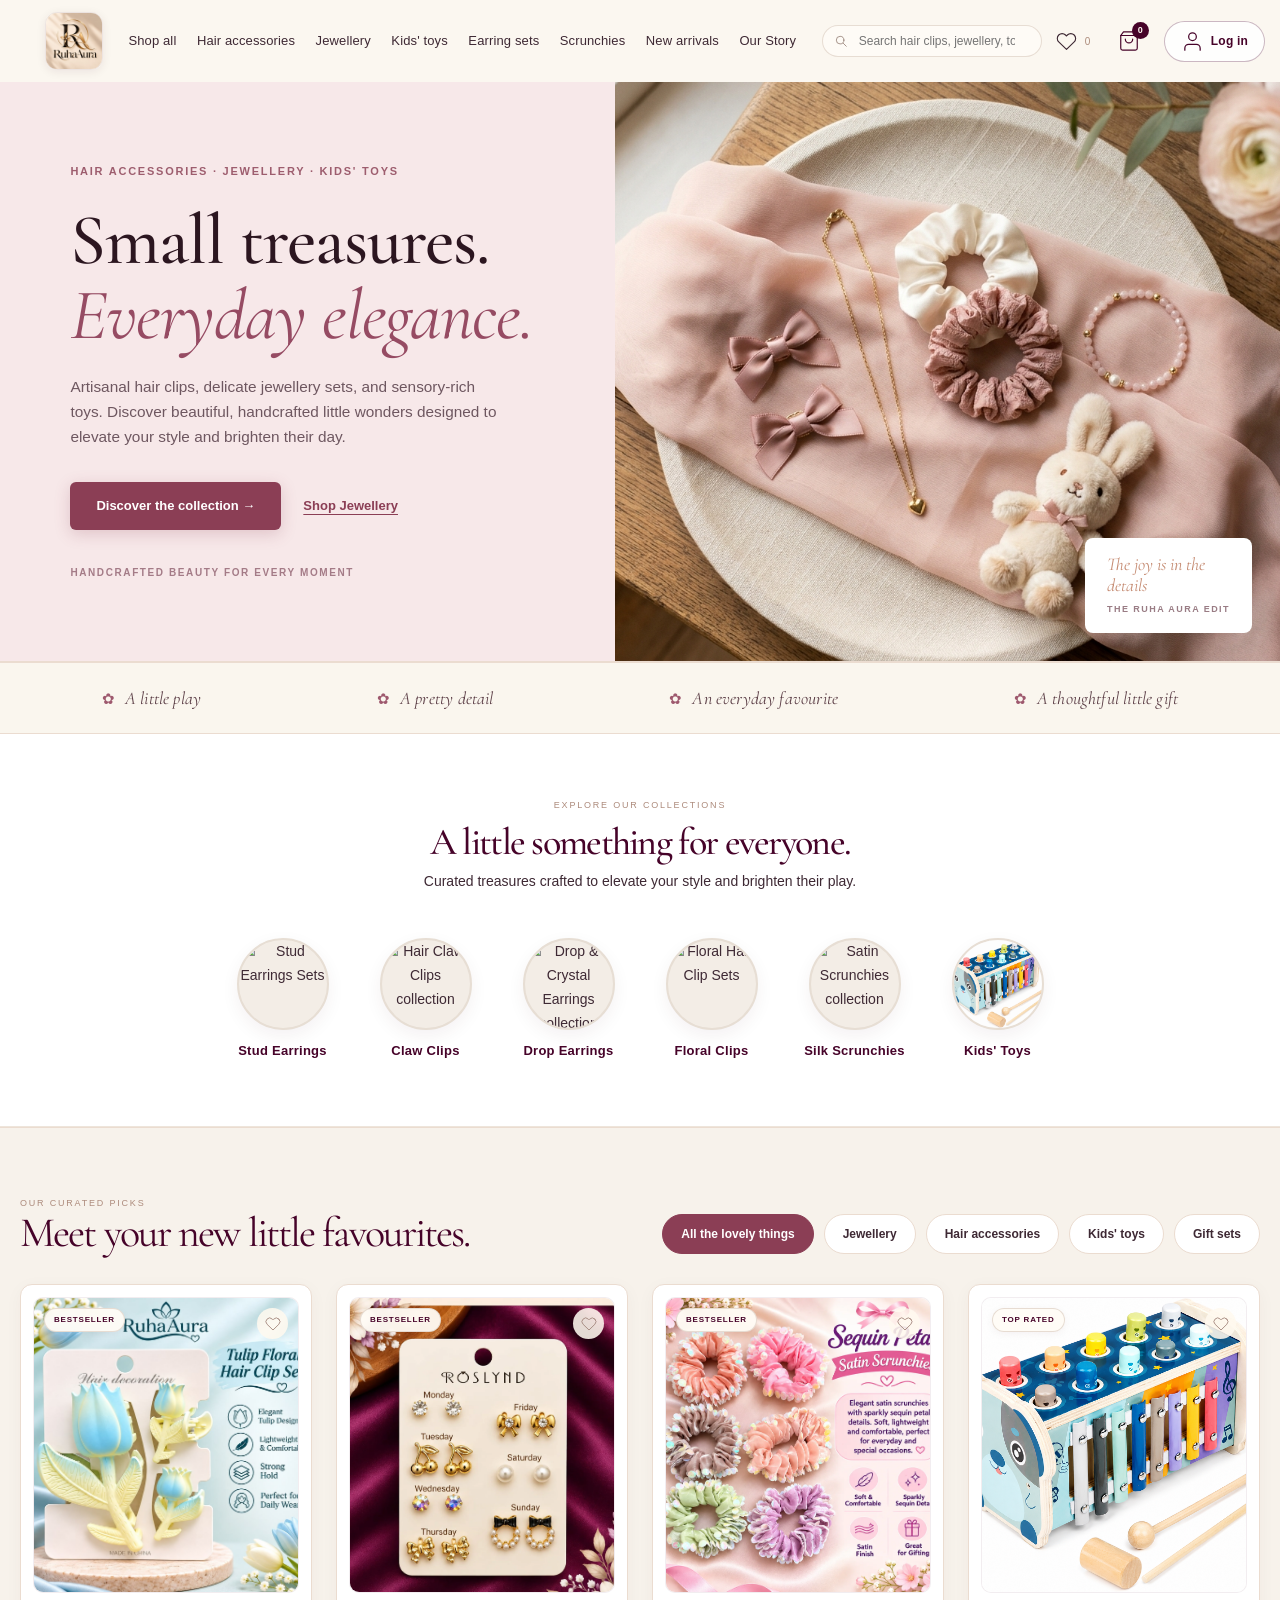
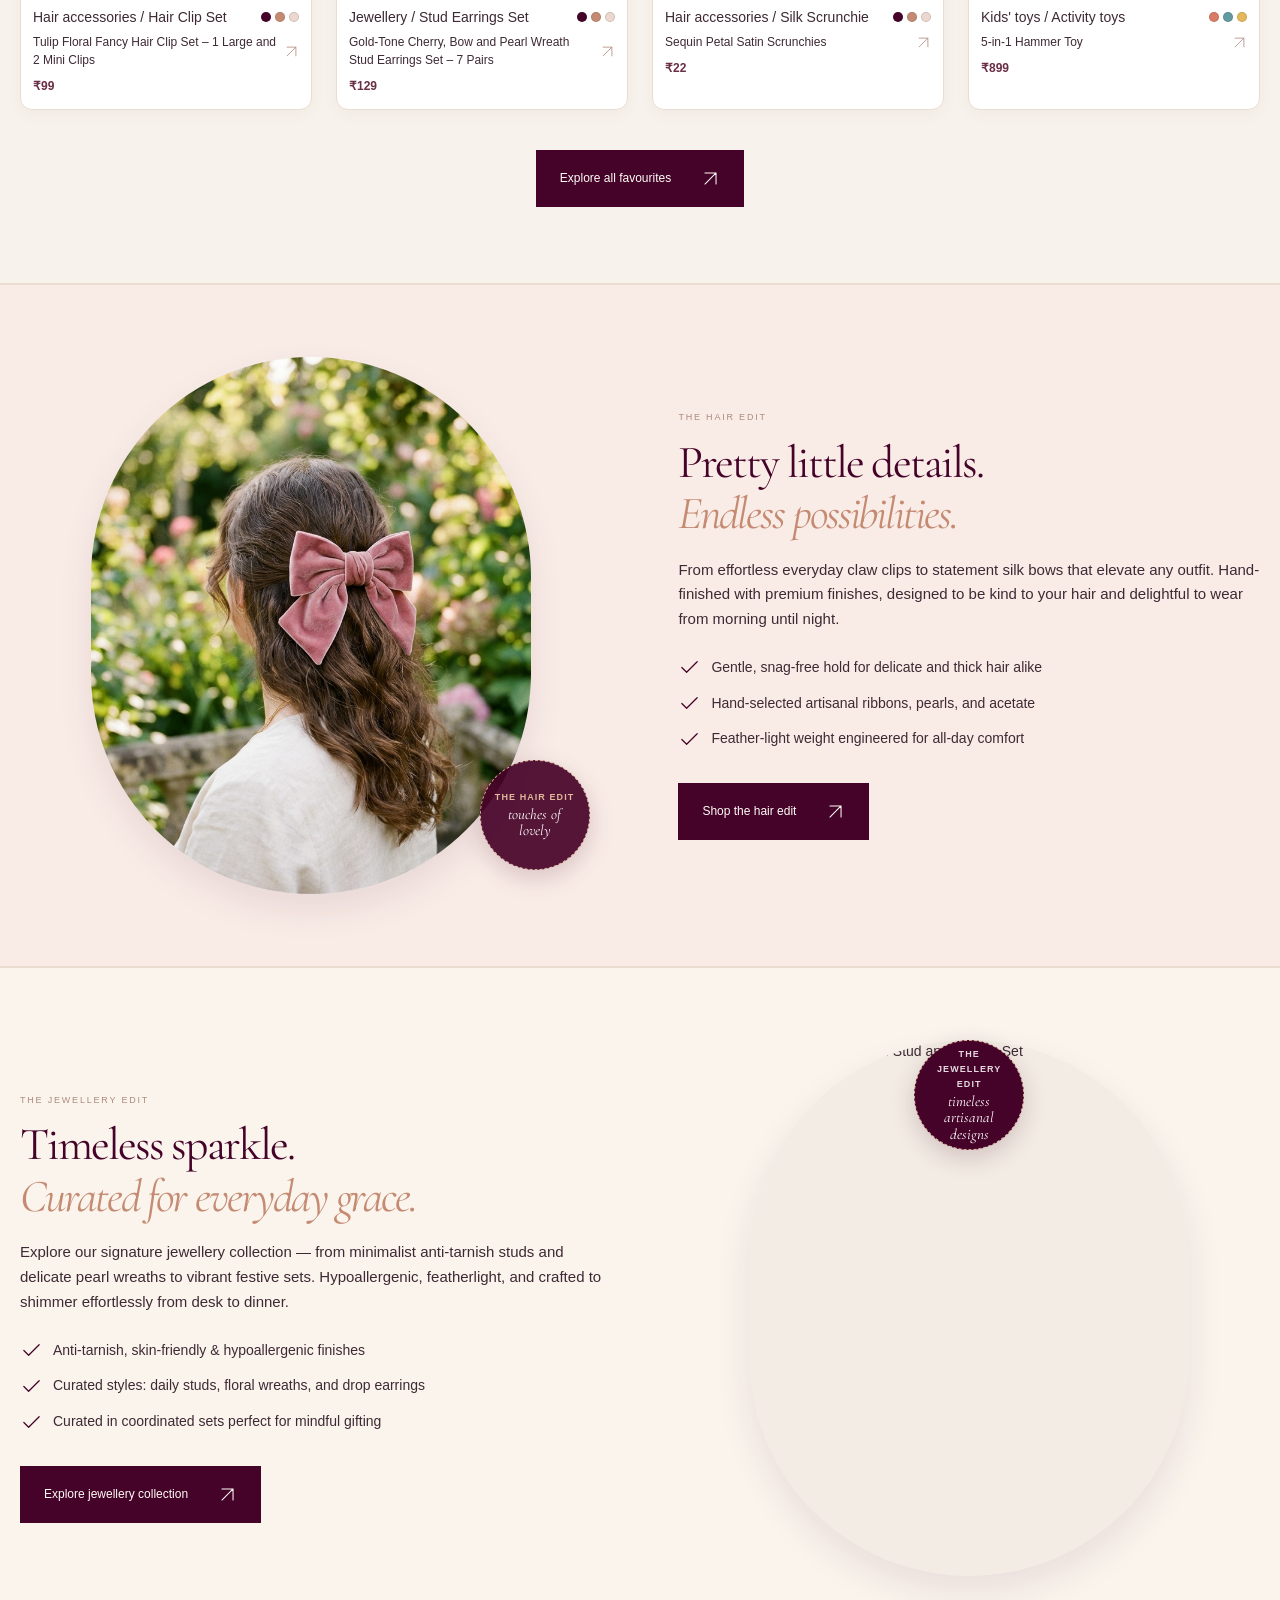
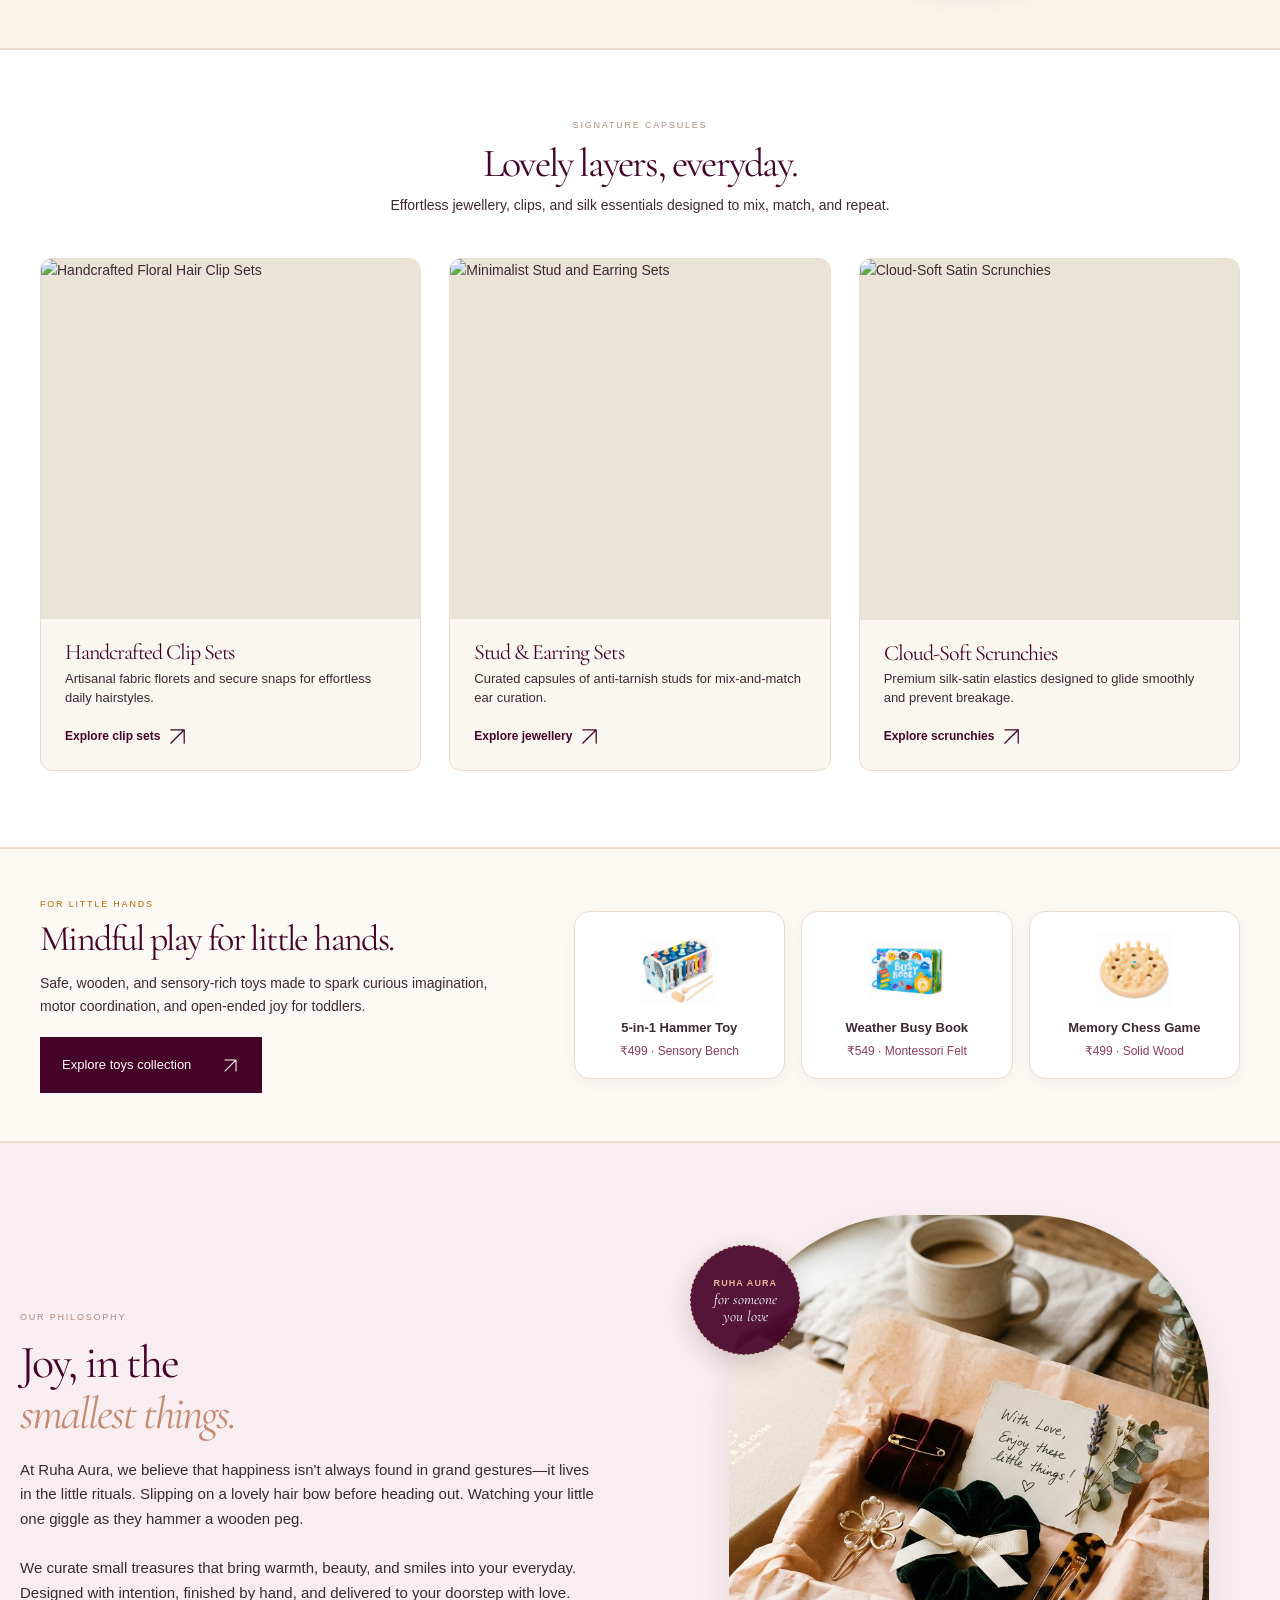
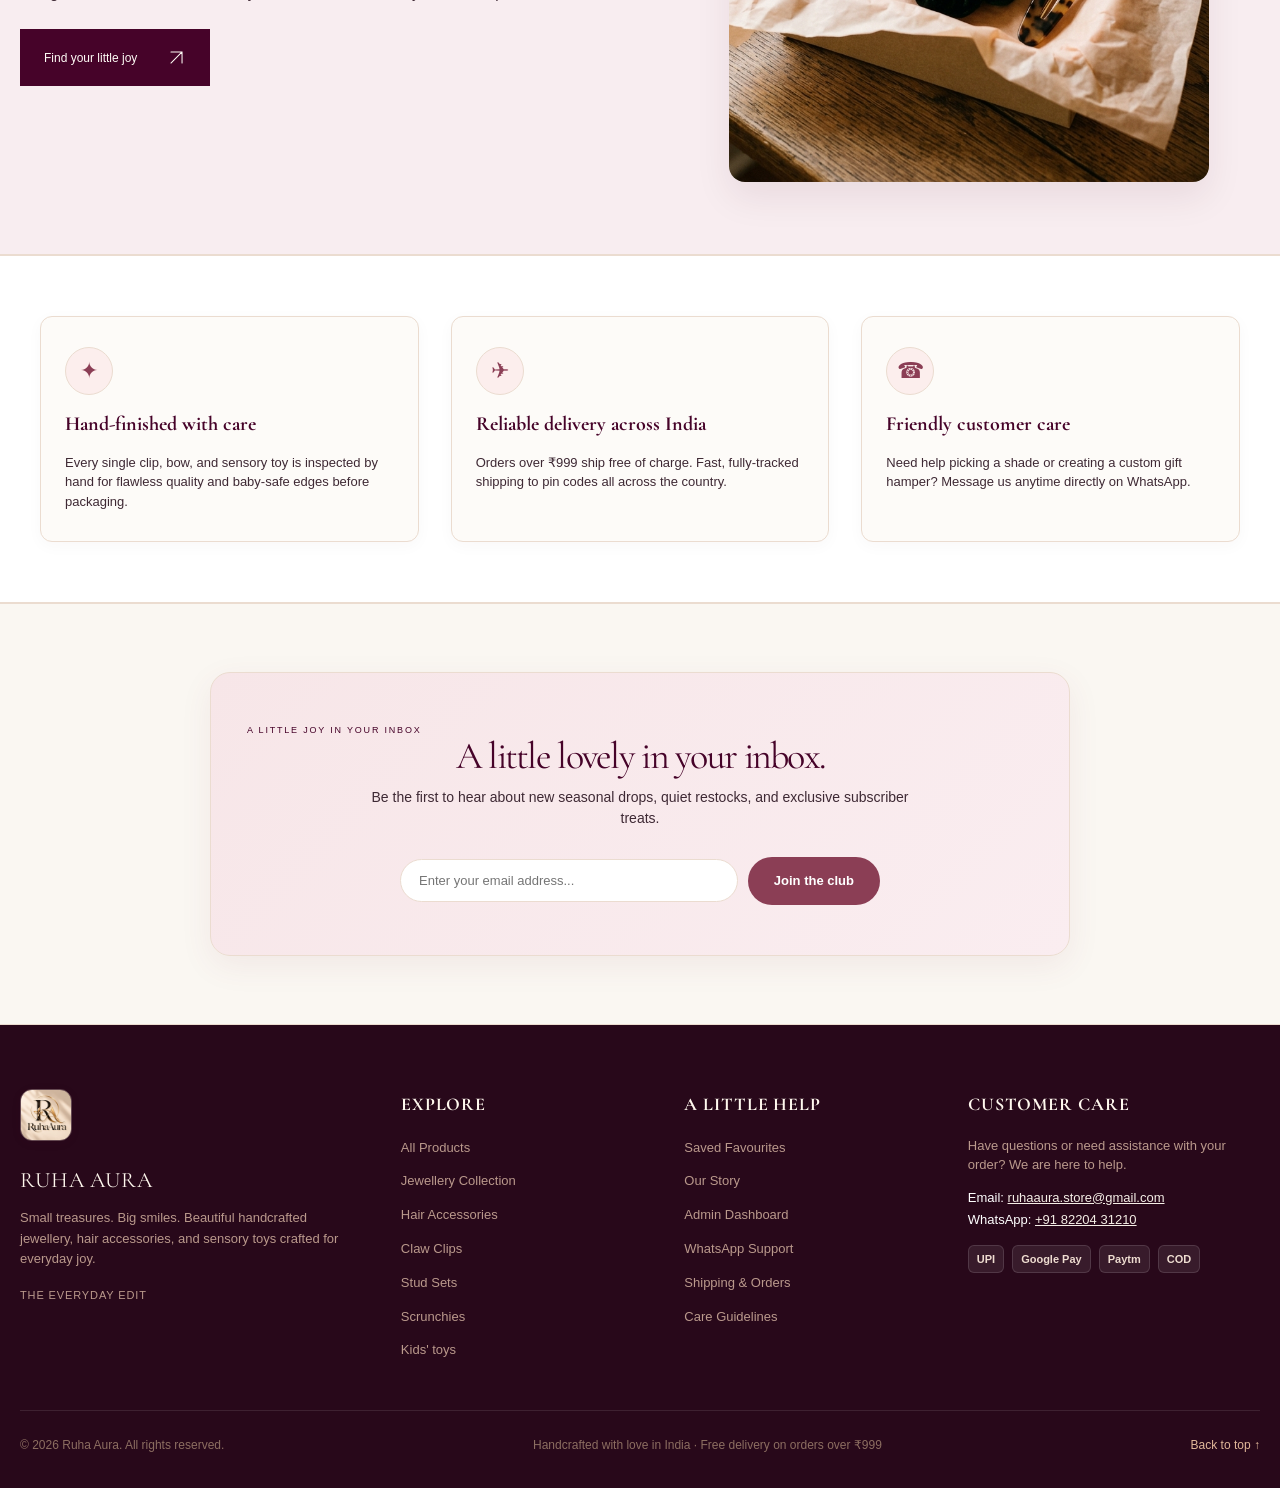
==== commit dd734d13: "Update customer care email to ruhaaura.store@gmail.com and WhatsApp to 8220431210" ====
--- a/index.html
+++ b/index.html
@@ -529,7 +529,7 @@
           <li><a href="catalogue.html?saved=1">Saved Favourites</a></li>
           <li><a href="#about">Our Story</a></li>
           <li><a href="admin.html">Admin Dashboard</a></li>
-          <li><a href="https://wa.me/919876543210" target="_blank" rel="noopener">WhatsApp Support</a></li>
+          <li><a href="https://wa.me/918220431210" target="_blank" rel="noopener">WhatsApp Support</a></li>
           <li><a href="catalogue.html">Shipping &amp; Orders</a></li>
           <li><a href="catalogue.html">Care Guidelines</a></li>
         </ul>
@@ -542,8 +542,8 @@
           Have questions or need assistance with your order? We are here to help.
         </p>
         <p style="font-size: 13px; color: #fff; margin-bottom: 12px;">
-          Email: <a href="mailto:care@ruhaaura.com" style="color:#f5eee6; text-decoration:underline;">care@ruhaaura.com</a><br>
-          WhatsApp: <span style="color:#f5eee6;">+91 98765 43210</span>
+          Email: <a href="mailto:ruhaaura.store@gmail.com" style="color:#f5eee6; text-decoration:underline;">ruhaaura.store@gmail.com</a><br>
+          WhatsApp: <a href="https://wa.me/918220431210" target="_blank" rel="noopener" style="color:#f5eee6; text-decoration:underline;">+91 82204 31210</a>
         </p>
         
         <div class="footer-payment-badges">
--- a/shop.css
+++ b/shop.css
@@ -1,8 +1,8 @@
 /* Catalogue and product details — extends the existing Ruha Aura design. */
-.sr-only{position:absolute;width:1px;height:1px;padding:0;margin:-1px;overflow:hidden;clip:rect(0,0,0,0);white-space:nowrap;border:0}.saved-nav{display:flex;align-items:center;gap:8px;min-width:38px;min-height:40px;font-size:11px}.saved-nav svg{width:21px}.saved-nav span{font-size:10px;color:#ad8c7c}.breadcrumbs{display:flex;align-items:center;gap:11px;flex-wrap:wrap;font-size:10px;color:#ac9180;line-height:1.8}.breadcrumbs a{color:#8c6d67}.breadcrumbs a:hover{text-decoration:underline}.catalogue-intro{padding:20px 6% 39px;position:relative;background:linear-gradient(115deg,#f3e7dc,#fbf7f0 70%);border-top:1px solid var(--line)}.catalogue-intro>.breadcrumbs{margin-bottom:33px}.catalogue-intro h1{font-size:clamp(51px,5.4vw,76px);line-height:.98;margin-top:18px;letter-spacing:-.045em}.catalogue-intro h1 em{color:#a46c72}.catalogue-intro p{font-size:12px;color:#a08275;margin-top:22px}.intro-number{position:absolute;bottom:45px;right:6%;font-size:9px;letter-spacing:2px;color:#b39a84}.catalogue-body{display:grid;grid-template-columns:190px minmax(0,1fr);gap:45px;padding:39px 6% 70px}.catalogue-sidebar{padding-top:4px;min-width:0}.catalogue-sidebar fieldset{border:0;padding:0 0 22px;margin:0 0 22px;border-bottom:1px solid var(--line)}.catalogue-sidebar legend{font-size:12px;font-weight:500;margin-bottom:16px;color:#5a3947}.catalogue-sidebar label{display:flex;align-items:center;gap:10px;font-size:11px;color:#997c73;margin:11px 0;cursor:pointer}.catalogue-sidebar label>span{margin-left:auto;color:#bba18d;font-size:10px}.catalogue-sidebar input{accent-color:var(--plum);width:13px;height:13px;margin:0;flex-shrink:0}.catalogue-sidebar input:focus-visible{outline:2px solid #b18477;outline-offset:3px}.saved-filter{border-bottom:1px solid var(--line);padding-bottom:20px}.saved-filter svg{margin-left:auto;width:16px;color:#b59786}.filter-reset{font-size:10px;border-bottom:1px solid #bba18d;padding-bottom:3px;color:#a17b73}.sidebar-note{font-size:10px;line-height:1.8;color:#b39a86;margin-top:33px}.mobile-filter-toggle{display:none}.catalogue-results{min-width:0}.catalogue-toolbar{display:flex;align-items:center;justify-content:space-between;gap:20px;border-bottom:1px solid var(--line);padding-bottom:20px}.catalogue-search{display:flex;align-items:center;gap:11px;border:1px solid #dfcfc1;background:#fffcf6;min-width:0;flex:1;max-width:410px;padding:11px 14px}.catalogue-search>svg{width:17px;height:17px;color:#ac897a}.catalogue-search input{border:0;background:transparent;padding:0;min-width:0;width:100%;font:12px var(--sans);color:var(--ink);outline:none;border-radius:0}.catalogue-search:focus-within{outline:1px solid #a37d72}.catalogue-search input::placeholder{color:#baa08d}.catalogue-sort{display:flex;align-items:center;gap:10px;font-size:10px;color:#b19483}.catalogue-sort select{border:0;background:transparent;color:#79575e;font:11px var(--sans);padding:8px 3px;max-width:150px}.catalogue-sort select:focus-visible{outline:1px solid #b18477}.catalogue-summary{display:flex;flex-wrap:wrap;align-items:center;justify-content:space-between;gap:13px;margin:21px 0;font-size:10px;color:#ad9180}.catalogue-summary>span{max-width:100%;overflow-wrap:anywhere}.catalogue-summary>div{display:flex;gap:7px;flex-wrap:wrap}.catalogue-summary button{font-size:9px;background:#eee0d5;color:#8e6266;display:flex;align-items:center;gap:7px;padding:5px 8px;max-width:220px;overflow-wrap:anywhere}.catalogue-summary button svg{width:12px;height:12px}.catalogue-grid{display:grid;grid-template-columns:repeat(3,minmax(0,1fr));gap:27px 21px}.catalogue-card{min-width:0}.catalogue-card-photo{position:relative;aspect-ratio:1/1.11;background:#ffffff;border-radius:10px;border:1px solid rgba(70,3,41,0.07);overflow:hidden}.catalogue-card-photo>a:first-child{display:block;width:100%;height:100%}.catalogue-card-photo img{height:100%;width:100%;object-fit:cover;object-position:center;transition:transform .6s}.catalogue-card:hover .catalogue-card-photo img{transform:scale(1.025)}.save-product{position:absolute;top:10px;right:10px;width:31px;height:31px;border-radius:50%;display:grid;place-items:center;background:#fffaf0e0;color:#a18479;z-index:3}.save-product svg{width:16px;height:16px}.save-product.is-saved{color:#7b274c;background:#fff7ed}.save-product.is-saved svg{fill:#7b274c;stroke:#7b274c}.view-detail{position:absolute;bottom:10px;left:10px;right:10px;display:flex;justify-content:space-between;align-items:center;gap:10px;background:#fffbf2eb;padding:9px 12px;font-size:10px;opacity:0;transform:translateY(5px);transition:opacity .3s,transform .3s;z-index:2}.view-detail svg{width:15px;height:15px}.catalogue-card:hover .view-detail,.catalogue-card:focus-within .view-detail{opacity:1;transform:none}.catalogue-card-copy{padding:13px 0 0}.catalogue-card-copy>span{font-size:7px;letter-spacing:1px;text-transform:uppercase;color:#b39886;display:block;margin-bottom:7px}.catalogue-card-copy>a{display:flex;justify-content:space-between;align-items:center;gap:8px;font-size:12px;line-height:1.5}.catalogue-card-copy>a svg{width:15px;height:15px;color:#b38c80}.catalogue-card-copy p{font-size:12px;margin-top:7px}.catalogue-card-copy .pending-price{font-size:10px;color:#ac9383}.catalogue-more{margin-top:35px;text-align:center}.catalogue-more .button{font-size:11px;padding:12px 21px}.catalogue-empty{text-align:center;padding:70px 20px}.catalogue-empty>svg{width:30px;height:30px;color:#c1a593;margin:auto}.catalogue-empty h2{font-size:38px;margin:19px 0 13px}.catalogue-empty p{font-size:12px;color:#aa8e7f;margin-bottom:23px}.catalogue-empty .button{font-size:11px}.shop-toast{position:fixed;left:50%;bottom:25px;transform:translateX(-50%);background:#4b243a;color:#fff8eb;font-size:12px;line-height:1.5;padding:14px 22px;max-width:90%;width:max-content;z-index:9999;box-shadow:0 8px 30px #38182b25}.product-wrap{padding:20px 6% 65px;border-top:1px solid var(--line)}.product-wrap>.breadcrumbs{margin-bottom:31px}.product-detail{display:grid;grid-template-columns:minmax(0,1.1fr) minmax(0,1fr);gap:7%;align-items:start}.product-gallery{min-width:0}.main-product-photo{display:block;position:relative;aspect-ratio:1/1.06;width:100%;background:#ffffff;border-radius:14px;border:1px solid rgba(70,3,41,0.09);box-shadow:0 4px 24px rgba(70,3,41,0.04);overflow:hidden}.main-product-photo>img{width:100%;height:100%;object-fit:cover;object-position:center;transition:transform .4s ease}.main-product-photo.is-contain>img{object-fit:contain!important;background:#ffffff!important}.zoom-hint{position:absolute;right:15px;bottom:15px;background:#fffbf2e6;display:flex;align-items:center;gap:17px;font-size:10px;padding:9px 13px;color:#8c6570}.zoom-hint svg{width:16px;height:16px}.photo-switcher{display:flex;justify-content:space-between;align-items:center;gap:13px;margin-top:17px}.photo-switcher>button{width:32px;height:40px;display:grid;place-items:center;border:1px solid #d7c2b0;flex-shrink:0}.photo-switcher>button svg{width:17px}.photo-thumbnails{display:flex;gap:11px;flex:1;justify-content:center;flex-wrap:wrap}.photo-thumbnails button{width:66px;height:66px;background:#ffffff;padding:2px;border:1px solid rgba(70,3,41,0.12);border-radius:8px;overflow:hidden}.photo-thumbnails button[aria-pressed=true]{border-color:#8a4a61;box-shadow:0 0 0 2px rgba(138,74,97,0.25)}.photo-thumbnails img{width:100%;height:100%;object-fit:cover;border-radius:6px}.image-note{font-size:9px;color:#b39886;text-align:center;margin-top:16px;line-height:1.7}.product-information{padding-top:7px}.product-category{font-size:8px;letter-spacing:1.3px;text-transform:uppercase;color:#af8d7d}.product-category>span{padding:0 10px;color:#d1b7a1}.product-information h1{font-size:clamp(43px,4.4vw,65px);line-height:1.04;margin:19px 0 17px;max-width:500px}.detail-price{font-size:23px;color:#764152;font-weight:600}.detail-price.pending-price{font-size:14px;color:#a4877a}.product-description{font-size:13px;line-height:1.9;color:#9f7f78;margin:24px 0 19px;max-width:465px}.product-status{display:flex;align-items:center;gap:9px;font-size:11px;color:#ac9180;margin:16px 0 22px}.product-status>span{width:6px;height:6px;background:#ba9d84;border-radius:50%}.product-actions{display:flex;align-items:center;gap:22px;flex-wrap:wrap}.detail-save{justify-content:center;gap:13px;font-size:11px;min-height:51px;padding:15px 21px}.detail-save svg{width:17px;height:17px}.detail-save.is-saved svg{fill:#7b274c}.share-product{font-size:10px;display:flex;align-items:center;gap:10px;border-bottom:1px solid #bea18e;padding:6px 0}.share-product svg{width:14px;height:14px}.ordering-note{font-size:10px;color:#b49c88;margin-top:17px}.detail-accordions{margin-top:28px;border-top:1px solid var(--line)}.detail-accordions details{border-bottom:1px solid var(--line);padding:0}.detail-accordions summary{list-style:none;display:flex;align-items:center;justify-content:space-between;gap:20px;cursor:pointer;padding:16px 0;font-size:12px;color:#855f64}.detail-accordions summary::-webkit-details-marker{display:none}.detail-accordions summary svg{width:16px;height:16px;color:#b39986;transition:transform .3s}.detail-accordions details[open] summary svg{transform:rotate(45deg)}.detail-accordions summary:focus-visible{outline:1px solid #ba9a84;outline-offset:3px}.detail-accordions dl{margin:0;padding:2px 0 16px}.detail-accordions dl>div{display:grid;grid-template-columns:115px 1fr;gap:20px;padding:7px 0;font-size:11px}.detail-accordions dt{color:#b09380}.detail-accordions dd{margin:0;color:#8b676b;overflow-wrap:anywhere}.detail-accordions details>p{font-size:12px;color:#9f8379;line-height:1.9;padding:0 0 20px}.back-collection{font-size:11px;margin-top:26px}.related-products{margin-top:75px}.related-products .section-top h2{font-size:43px}.related-products .section-top .eyebrow{font-size:8px}.related-products .section-top>.underlined{font-size:11px}.related-products .catalogue-grid{grid-template-columns:repeat(4,minmax(0,1fr))}.product-not-found{text-align:center;padding:100px 6% 120px;border-top:1px solid var(--line)}.product-not-found .eyebrow{justify-content:center;font-size:9px}.product-not-found h1{font-size:65px;margin:22px 0}.product-not-found p{font-size:13px;color:#a08076;margin-bottom:30px}.product-zoom{margin:auto;padding:15px;border:0;width:min(920px,calc(100vw - 30px));height:min(90svh,950px);max-height:90svh;overflow:hidden;background:#f5eee4;color:var(--ink);box-shadow:0 20px 100px #24091b80}.product-zoom::backdrop{background:#2c1226e0;backdrop-filter:blur(7px)}.product-zoom>img{width:100%;height:calc(100% - 40px);object-fit:contain}.zoom-footer{display:flex;justify-content:center;align-items:center;gap:30px;height:40px;font-size:11px;color:#a18578}.zoom-footer button{display:grid;place-items:center;width:34px;height:34px}.zoom-footer svg{width:18px;height:18px}.share-fallback{margin-top:18px;max-width:420px}.share-fallback label{display:block;font-size:10px;color:#ac8d7c;margin-bottom:6px}.share-fallback input{font:11px var(--sans);color:#855c67;width:100%;background:#fffcf5;border:1px solid var(--line);padding:10px}.homepage-detail-link{display:flex;justify-content:space-between;align-items:center;padding:6px 0;font-size:10px;color:#ae8c7b}.homepage-detail-link svg{width:15px}.home-product-wrapper .product-card{width:100%}.home-catalogue-link{margin-top:22px;display:inline-flex;font-size:11px;color:#a18175;border-bottom:1px solid #b99986;padding-bottom:6px}
-@media(min-width:1600px){.catalogue-body{padding-left:8%;padding-right:8%;grid-template-columns:210px 1fr;gap:60px}.catalogue-intro{padding-left:8%;padding-right:8%}.product-wrap{padding-left:8%;padding-right:8%}.catalogue-grid{grid-template-columns:repeat(4,minmax(0,1fr))}.product-detail{gap:8%}}
+.sr-only{position:absolute;width:1px;height:1px;padding:0;margin:-1px;overflow:hidden;clip:rect(0,0,0,0);white-space:nowrap;border:0}.saved-nav{display:flex;align-items:center;gap:8px;min-width:38px;min-height:40px;font-size:11px}.saved-nav svg{width:21px}.saved-nav span{font-size:10px;color:#ad8c7c}.breadcrumbs{display:flex;align-items:center;gap:11px;flex-wrap:wrap;font-size:10px;color:#ac9180;line-height:1.8}.breadcrumbs a{color:#8c6d67}.breadcrumbs a:hover{text-decoration:underline}.catalogue-top-strip{padding:12px 6%;border-top:1px solid var(--line);border-bottom:1px solid var(--line);background:#fbf7f0;display:flex;align-items:center;justify-content:space-between}.catalogue-top-strip .breadcrumbs{font-size:11px}.catalogue-intro{display:none}.catalogue-body{display:grid;grid-template-columns:190px minmax(0,1fr);gap:40px;padding:22px 6% 65px}.catalogue-sidebar{padding-top:4px;min-width:0}.catalogue-sidebar fieldset{border:0;padding:0 0 22px;margin:0 0 22px;border-bottom:1px solid var(--line)}.catalogue-sidebar legend{font-size:12px;font-weight:500;margin-bottom:16px;color:#5a3947}.catalogue-sidebar label{display:flex;align-items:center;gap:10px;font-size:11px;color:#997c73;margin:11px 0;cursor:pointer}.catalogue-sidebar label>span{margin-left:auto;color:#bba18d;font-size:10px}.catalogue-sidebar input{accent-color:var(--plum);width:13px;height:13px;margin:0;flex-shrink:0}.catalogue-sidebar input:focus-visible{outline:2px solid #b18477;outline-offset:3px}.saved-filter{border-bottom:1px solid var(--line);padding-bottom:20px}.saved-filter svg{margin-left:auto;width:16px;color:#b59786}.filter-reset{font-size:10px;border-bottom:1px solid #bba18d;padding-bottom:3px;color:#a17b73}.sidebar-note{font-size:10px;line-height:1.8;color:#b39a86;margin-top:33px}.mobile-filter-toggle{display:none}.catalogue-results{min-width:0}.catalogue-toolbar{display:flex;align-items:center;justify-content:space-between;gap:20px;border-bottom:1px solid var(--line);padding-bottom:20px}.catalogue-search{display:flex;align-items:center;gap:11px;border:1px solid #dfcfc1;background:#fffcf6;min-width:0;flex:1;max-width:410px;padding:11px 14px}.catalogue-search>svg{width:17px;height:17px;color:#ac897a}.catalogue-search input{border:0;background:transparent;padding:0;min-width:0;width:100%;font:12px var(--sans);color:var(--ink);outline:none;border-radius:0}.catalogue-search:focus-within{outline:1px solid #a37d72}.catalogue-search input::placeholder{color:#baa08d}.catalogue-sort{display:flex;align-items:center;gap:10px;font-size:10px;color:#b19483}.catalogue-sort select{border:0;background:transparent;color:#79575e;font:11px var(--sans);padding:8px 3px;max-width:150px}.catalogue-sort select:focus-visible{outline:1px solid #b18477}.catalogue-summary{display:flex;flex-wrap:wrap;align-items:center;justify-content:space-between;gap:13px;margin:21px 0;font-size:10px;color:#ad9180}.catalogue-summary>span{max-width:100%;overflow-wrap:anywhere}.catalogue-summary>div{display:flex;gap:7px;flex-wrap:wrap}.catalogue-summary button{font-size:9px;background:#eee0d5;color:#8e6266;display:flex;align-items:center;gap:7px;padding:5px 8px;max-width:220px;overflow-wrap:anywhere}.catalogue-summary button svg{width:12px;height:12px}.catalogue-grid{display:grid;grid-template-columns:repeat(3,minmax(0,1fr));gap:27px 21px}.catalogue-card{min-width:0}.catalogue-card-photo{position:relative;aspect-ratio:1/1.11;background:#ffffff;border-radius:10px;border:1px solid rgba(70,3,41,0.07);overflow:hidden}.catalogue-card-photo>a:first-child{display:block;width:100%;height:100%}.catalogue-card-photo img{height:100%;width:100%;object-fit:cover;object-position:center;transition:transform .6s}.catalogue-card:hover .catalogue-card-photo img{transform:scale(1.025)}.save-product{position:absolute;top:10px;right:10px;width:31px;height:31px;border-radius:50%;display:grid;place-items:center;background:#fffaf0e0;color:#a18479;z-index:3}.save-product svg{width:16px;height:16px}.save-product.is-saved{color:#7b274c;background:#fff7ed}.save-product.is-saved svg{fill:#7b274c;stroke:#7b274c}.view-detail{position:absolute;bottom:10px;left:10px;right:10px;display:flex;justify-content:space-between;align-items:center;gap:10px;background:#fffbf2eb;padding:9px 12px;font-size:10px;opacity:0;transform:translateY(5px);transition:opacity .3s,transform .3s;z-index:2}.view-detail svg{width:15px;height:15px}.catalogue-card:hover .view-detail,.catalogue-card:focus-within .view-detail{opacity:1;transform:none}.catalogue-card-copy{padding:13px 0 0}.catalogue-card-copy>span{font-size:7px;letter-spacing:1px;text-transform:uppercase;color:#b39886;display:block;margin-bottom:7px}.catalogue-card-copy>a{display:flex;justify-content:space-between;align-items:center;gap:8px;font-size:12px;line-height:1.5}.catalogue-card-copy>a svg{width:15px;height:15px;color:#b38c80}.catalogue-card-copy p{font-size:12px;margin-top:7px}.catalogue-card-copy .pending-price{font-size:10px;color:#ac9383}.catalogue-more{margin-top:35px;text-align:center}.catalogue-more .button{font-size:11px;padding:12px 21px}.catalogue-empty{text-align:center;padding:70px 20px}.catalogue-empty>svg{width:30px;height:30px;color:#c1a593;margin:auto}.catalogue-empty h2{font-size:38px;margin:19px 0 13px}.catalogue-empty p{font-size:12px;color:#aa8e7f;margin-bottom:23px}.catalogue-empty .button{font-size:11px}.shop-toast{position:fixed;left:50%;bottom:25px;transform:translateX(-50%);background:#4b243a;color:#fff8eb;font-size:12px;line-height:1.5;padding:14px 22px;max-width:90%;width:max-content;z-index:9999;box-shadow:0 8px 30px #38182b25}.product-wrap{padding:20px 6% 65px;border-top:1px solid var(--line)}.product-wrap>.breadcrumbs{margin-bottom:31px}.product-detail{display:grid;grid-template-columns:minmax(0,1.1fr) minmax(0,1fr);gap:7%;align-items:start}.product-gallery{min-width:0}.main-product-photo{display:block;position:relative;aspect-ratio:1/1.06;width:100%;background:#ffffff;border-radius:14px;border:1px solid rgba(70,3,41,0.09);box-shadow:0 4px 24px rgba(70,3,41,0.04);overflow:hidden}.main-product-photo>img{width:100%;height:100%;object-fit:cover;object-position:center;transition:transform .4s ease}.main-product-photo.is-contain>img{object-fit:contain!important;background:#ffffff!important}.zoom-hint{position:absolute;right:15px;bottom:15px;background:#fffbf2e6;display:flex;align-items:center;gap:17px;font-size:10px;padding:9px 13px;color:#8c6570}.zoom-hint svg{width:16px;height:16px}.photo-switcher{display:flex;justify-content:space-between;align-items:center;gap:13px;margin-top:17px}.photo-switcher>button{width:32px;height:40px;display:grid;place-items:center;border:1px solid #d7c2b0;flex-shrink:0}.photo-switcher>button svg{width:17px}.photo-thumbnails{display:flex;gap:11px;flex:1;justify-content:center;flex-wrap:wrap}.photo-thumbnails button{width:66px;height:66px;background:#ffffff;padding:2px;border:1px solid rgba(70,3,41,0.12);border-radius:8px;overflow:hidden}.photo-thumbnails button[aria-pressed=true]{border-color:#8a4a61;box-shadow:0 0 0 2px rgba(138,74,97,0.25)}.photo-thumbnails img{width:100%;height:100%;object-fit:cover;border-radius:6px}.image-note{font-size:9px;color:#b39886;text-align:center;margin-top:16px;line-height:1.7}.product-information{padding-top:7px}.product-category{font-size:8px;letter-spacing:1.3px;text-transform:uppercase;color:#af8d7d}.product-category>span{padding:0 10px;color:#d1b7a1}.product-information h1{font-size:clamp(43px,4.4vw,65px);line-height:1.04;margin:19px 0 17px;max-width:500px}.detail-price{font-size:23px;color:#764152;font-weight:600}.detail-price.pending-price{font-size:14px;color:#a4877a}.product-description{font-size:13px;line-height:1.9;color:#9f7f78;margin:24px 0 19px;max-width:465px}.product-status{display:flex;align-items:center;gap:9px;font-size:11px;color:#ac9180;margin:16px 0 22px}.product-status>span{width:6px;height:6px;background:#ba9d84;border-radius:50%}.product-actions{display:flex;align-items:center;gap:22px;flex-wrap:wrap}.detail-save{justify-content:center;gap:13px;font-size:11px;min-height:51px;padding:15px 21px}.detail-save svg{width:17px;height:17px}.detail-save.is-saved svg{fill:#7b274c}.share-product{font-size:10px;display:flex;align-items:center;gap:10px;border-bottom:1px solid #bea18e;padding:6px 0}.share-product svg{width:14px;height:14px}.ordering-note{font-size:10px;color:#b49c88;margin-top:17px}.detail-accordions{margin-top:28px;border-top:1px solid var(--line)}.detail-accordions details{border-bottom:1px solid var(--line);padding:0}.detail-accordions summary{list-style:none;display:flex;align-items:center;justify-content:space-between;gap:20px;cursor:pointer;padding:16px 0;font-size:12px;color:#855f64}.detail-accordions summary::-webkit-details-marker{display:none}.detail-accordions summary svg{width:16px;height:16px;color:#b39986;transition:transform .3s}.detail-accordions details[open] summary svg{transform:rotate(45deg)}.detail-accordions summary:focus-visible{outline:1px solid #ba9a84;outline-offset:3px}.detail-accordions dl{margin:0;padding:2px 0 16px}.detail-accordions dl>div{display:grid;grid-template-columns:115px 1fr;gap:20px;padding:7px 0;font-size:11px}.detail-accordions dt{color:#b09380}.detail-accordions dd{margin:0;color:#8b676b;overflow-wrap:anywhere}.detail-accordions details>p{font-size:12px;color:#9f8379;line-height:1.9;padding:0 0 20px}.back-collection{font-size:11px;margin-top:26px}.related-products{margin-top:75px}.related-products .section-top h2{font-size:43px}.related-products .section-top .eyebrow{font-size:8px}.related-products .section-top>.underlined{font-size:11px}.related-products .catalogue-grid{grid-template-columns:repeat(4,minmax(0,1fr))}.product-not-found{text-align:center;padding:100px 6% 120px;border-top:1px solid var(--line)}.product-not-found .eyebrow{justify-content:center;font-size:9px}.product-not-found h1{font-size:65px;margin:22px 0}.product-not-found p{font-size:13px;color:#a08076;margin-bottom:30px}.product-zoom{margin:auto;padding:15px;border:0;width:min(920px,calc(100vw - 30px));height:min(90svh,950px);max-height:90svh;overflow:hidden;background:#f5eee4;color:var(--ink);box-shadow:0 20px 100px #24091b80}.product-zoom::backdrop{background:#2c1226e0;backdrop-filter:blur(7px)}.product-zoom>img{width:100%;height:calc(100% - 40px);object-fit:contain}.zoom-footer{display:flex;justify-content:center;align-items:center;gap:30px;height:40px;font-size:11px;color:#a18578}.zoom-footer button{display:grid;place-items:center;width:34px;height:34px}.zoom-footer svg{width:18px;height:18px}.share-fallback{margin-top:18px;max-width:420px}.share-fallback label{display:block;font-size:10px;color:#ac8d7c;margin-bottom:6px}.share-fallback input{font:11px var(--sans);color:#855c67;width:100%;background:#fffcf5;border:1px solid var(--line);padding:10px}.homepage-detail-link{display:flex;justify-content:space-between;align-items:center;padding:6px 0;font-size:10px;color:#ae8c7b}.homepage-detail-link svg{width:15px}.home-product-wrapper .product-card{width:100%}.home-catalogue-link{margin-top:22px;display:inline-flex;font-size:11px;color:#a18175;border-bottom:1px solid #b99986;padding-bottom:6px}
+@media(min-width:1600px){.catalogue-body{padding-left:8%;padding-right:8%;grid-template-columns:210px 1fr;gap:60px}.catalogue-top-strip{padding-left:8%;padding-right:8%}.product-wrap{padding-left:8%;padding-right:8%}.catalogue-grid{grid-template-columns:repeat(4,minmax(0,1fr))}.product-detail{gap:8%}}
 @media(max-width:1100px){.catalogue-body{grid-template-columns:160px minmax(0,1fr);gap:25px;padding-left:5%;padding-right:5%}.catalogue-sidebar label{font-size:10px;gap:7px}.catalogue-toolbar{gap:12px}.catalogue-search{max-width:300px}.catalogue-sort{font-size:9px;gap:5px}.catalogue-sort select{font-size:10px;max-width:115px}.catalogue-grid{gap:25px 15px}.catalogue-card-copy>a{font-size:11px}.catalogue-card-copy>span{font-size:6px;letter-spacing:.7px}.catalogue-card-copy .pending-price{font-size:9px}.product-detail{gap:5%}.product-information h1{font-size:50px}.product-description{font-size:12px}.product-actions{gap:15px}.detail-save{font-size:10px;padding:15px 18px}.product-wrap{padding-left:5%;padding-right:5%}.product-information{padding-top:0}.detail-accordions dl>div{grid-template-columns:95px 1fr;gap:15px}.product-category{letter-spacing:1px;font-size:7px}.related-products .catalogue-grid{gap:18px}}
-@media(max-width:800px){.shop-page .header{gap:15px}.shop-page .saved-nav{margin-left:auto}.shop-page .brand img{width:67px}.shop-page .brand>span{font-size:22px}.shop-page .saved-nav svg{width:20px}.shop-page .saved-nav span{font-size:9px}.catalogue-intro{padding:15px 6% 31px}.catalogue-intro>.breadcrumbs{margin-bottom:25px;font-size:9px}.catalogue-intro .eyebrow{font-size:8px;letter-spacing:1.5px}.catalogue-intro h1{font-size:55px;margin-top:17px}.catalogue-intro p{font-size:11px;margin-top:19px}.intro-number{display:none}.catalogue-body{display:flex;flex-direction:column;gap:19px;padding:23px 5.5% 50px}.catalogue-sidebar{padding:0;border:1px solid var(--line);background:#f6ece2}.mobile-filter-toggle{display:flex;align-items:center;justify-content:space-between;gap:20px;width:100%;padding:12px 16px;font-size:11px}.mobile-filter-toggle svg{width:16px;height:16px;transition:transform .3s}.catalogue-sidebar form,.catalogue-sidebar .sidebar-note{display:none}.catalogue-sidebar.filters-open form{display:grid;grid-template-columns:1fr 1fr;column-gap:22px;padding:10px 16px 18px}.catalogue-sidebar.filters-open .mobile-filter-toggle{border-bottom:1px solid var(--line)}.catalogue-sidebar.filters-open .mobile-filter-toggle svg{transform:rotate(45deg)}.catalogue-sidebar fieldset{padding-bottom:15px;margin-bottom:15px;min-width:0}.catalogue-sidebar legend{font-size:11px;margin-bottom:10px}.catalogue-sidebar label{font-size:10px;margin:10px 0}.catalogue-sidebar input{width:13px;height:13px}.catalogue-sidebar label>span{font-size:9px}.saved-filter{grid-column:1/-1;padding-bottom:15px;margin:0!important}.catalogue-sidebar .filter-reset{justify-self:start;margin-top:12px;font-size:10px}.catalogue-toolbar{gap:11px;padding-bottom:16px}.catalogue-search{padding:10px 11px;max-width:none}.catalogue-search input{font-size:11px}.catalogue-search>svg{width:15px;height:15px}.catalogue-sort{font-size:0;display:block}.catalogue-sort select{max-width:118px;font-size:10px;padding:9px 0}.catalogue-summary{font-size:10px;margin:17px 0;gap:11px}.catalogue-summary>div{gap:5px}.catalogue-summary button{font-size:9px;padding:5px 7px}.catalogue-grid{grid-template-columns:repeat(2,minmax(0,1fr));gap:25px 13px}.catalogue-card-photo{aspect-ratio:1/1.1}.save-product{height:27px;width:27px;top:7px;right:7px}.save-product svg{height:14px;width:14px}.view-detail{opacity:1;transform:none;bottom:7px;left:7px;right:7px;padding:7px 9px;font-size:8px}.view-detail svg{width:13px;height:13px}.catalogue-card-copy{padding-top:11px}.catalogue-card-copy>span{font-size:6px;letter-spacing:.6px;margin-bottom:6px}.catalogue-card-copy>a{font-size:11px;gap:6px}.catalogue-card-copy>a>svg{width:13px;height:13px}.catalogue-card-copy .pending-price{font-size:9px;margin-top:6px}.catalogue-more{margin-top:29px}.catalogue-more .button{min-height:48px;font-size:10px;padding:12px 18px}.catalogue-empty{padding:45px 10px}.catalogue-empty h2{font-size:33px}.catalogue-empty p{font-size:11px}.shop-toast{font-size:11px;padding:12px 18px;bottom:17px}.product-wrap{padding:15px 5.5% 50px}.product-wrap>.breadcrumbs{font-size:9px;gap:8px;margin-bottom:21px}.product-detail{display:flex;flex-direction:column;gap:28px}.product-gallery{width:100%}.main-product-photo{aspect-ratio:1/1.04}.zoom-hint{right:11px;bottom:11px;font-size:9px;padding:8px 10px;gap:12px}.photo-switcher{margin-top:13px;gap:10px}.photo-thumbnails button{height:55px;width:55px}.photo-switcher>button{width:29px;height:35px}.image-note{font-size:8px;margin-top:12px}.product-information{width:100%}.product-category{font-size:8px;letter-spacing:1px}.product-information h1{font-size:48px;margin:17px 0}.detail-price.pending-price{font-size:13px}.product-description{font-size:13px;line-height:1.8;margin:21px 0 18px}.product-status{font-size:10px;margin:18px 0 22px}.product-actions{gap:19px}.detail-save{font-size:11px;min-height:50px;padding:15px 18px}.share-product{font-size:10px}.ordering-note{font-size:10px;margin-top:16px}.detail-accordions{margin-top:23px}.detail-accordions summary{font-size:12px;padding:16px 0}.detail-accordions dl>div{font-size:11px;grid-template-columns:104px 1fr;gap:20px}.detail-accordions details>p{font-size:12px}.back-collection{font-size:11px;margin-top:22px}.related-products{margin-top:48px}.related-products .section-top{display:block;margin-bottom:24px}.related-products .section-top h2{font-size:38px;margin-top:13px}.related-products .section-top>.underlined{margin-top:17px;font-size:10px}.related-products .catalogue-grid{grid-template-columns:repeat(2,minmax(0,1fr));gap:24px 13px}.product-not-found{padding:70px 7% 90px}.product-not-found h1{font-size:49px}.product-not-found p{font-size:12px}.product-zoom{width:calc(100vw - 20px);height:85svh;max-height:85svh;padding:42px 10px 10px}.product-zoom>img{height:calc(100% - 40px)}.homepage-detail-link{font-size:10px}.home-catalogue-link{font-size:11px;margin-top:18px}}
+@media(max-width:800px){.shop-page .header{gap:15px}.shop-page .saved-nav{margin-left:auto}.shop-page .brand img{width:67px}.shop-page .brand>span{font-size:22px}.shop-page .saved-nav svg{width:20px}.shop-page .saved-nav span{font-size:9px}.catalogue-top-strip{padding:10px 5.5%}.catalogue-intro{display:none}.catalogue-body{display:flex;flex-direction:column;gap:16px;padding:16px 5.5% 45px}.catalogue-sidebar{padding:0;border:1px solid var(--line);background:#f6ece2}.mobile-filter-toggle{display:flex;align-items:center;justify-content:space-between;gap:20px;width:100%;padding:12px 16px;font-size:11px}.mobile-filter-toggle svg{width:16px;height:16px;transition:transform .3s}.catalogue-sidebar form,.catalogue-sidebar .sidebar-note{display:none}.catalogue-sidebar.filters-open form{display:grid;grid-template-columns:1fr 1fr;column-gap:22px;padding:10px 16px 18px}.catalogue-sidebar.filters-open .mobile-filter-toggle{border-bottom:1px solid var(--line)}.catalogue-sidebar.filters-open .mobile-filter-toggle svg{transform:rotate(45deg)}.catalogue-sidebar fieldset{padding-bottom:15px;margin-bottom:15px;min-width:0}.catalogue-sidebar legend{font-size:11px;margin-bottom:10px}.catalogue-sidebar label{font-size:10px;margin:10px 0}.catalogue-sidebar input{width:13px;height:13px}.catalogue-sidebar label>span{font-size:9px}.saved-filter{grid-column:1/-1;padding-bottom:15px;margin:0!important}.catalogue-sidebar .filter-reset{justify-self:start;margin-top:12px;font-size:10px}.catalogue-toolbar{gap:11px;padding-bottom:16px}.catalogue-search{padding:10px 11px;max-width:none}.catalogue-search input{font-size:11px}.catalogue-search>svg{width:15px;height:15px}.catalogue-sort{font-size:0;display:block}.catalogue-sort select{max-width:118px;font-size:10px;padding:9px 0}.catalogue-summary{font-size:10px;margin:17px 0;gap:11px}.catalogue-summary>div{gap:5px}.catalogue-summary button{font-size:9px;padding:5px 7px}.catalogue-grid{grid-template-columns:repeat(2,minmax(0,1fr));gap:25px 13px}.catalogue-card-photo{aspect-ratio:1/1.1}.save-product{height:27px;width:27px;top:7px;right:7px}.save-product svg{height:14px;width:14px}.view-detail{opacity:1;transform:none;bottom:7px;left:7px;right:7px;padding:7px 9px;font-size:8px}.view-detail svg{width:13px;height:13px}.catalogue-card-copy{padding-top:11px}.catalogue-card-copy>span{font-size:6px;letter-spacing:.6px;margin-bottom:6px}.catalogue-card-copy>a{font-size:11px;gap:6px}.catalogue-card-copy>a>svg{width:13px;height:13px}.catalogue-card-copy .pending-price{font-size:9px;margin-top:6px}.catalogue-more{margin-top:29px}.catalogue-more .button{min-height:48px;font-size:10px;padding:12px 18px}.catalogue-empty{padding:45px 10px}.catalogue-empty h2{font-size:33px}.catalogue-empty p{font-size:11px}.shop-toast{font-size:11px;padding:12px 18px;bottom:17px}.product-wrap{padding:15px 5.5% 50px}.product-wrap>.breadcrumbs{font-size:9px;gap:8px;margin-bottom:21px}.product-detail{display:flex;flex-direction:column;gap:28px}.product-gallery{width:100%}.main-product-photo{aspect-ratio:1/1.04}.zoom-hint{right:11px;bottom:11px;font-size:9px;padding:8px 10px;gap:12px}.photo-switcher{margin-top:13px;gap:10px}.photo-thumbnails button{height:55px;width:55px}.photo-switcher>button{width:29px;height:35px}.image-note{font-size:8px;margin-top:12px}.product-information{width:100%}.product-category{font-size:8px;letter-spacing:1px}.product-information h1{font-size:48px;margin:17px 0}.detail-price.pending-price{font-size:13px}.product-description{font-size:13px;line-height:1.8;margin:21px 0 18px}.product-status{font-size:10px;margin:18px 0 22px}.product-actions{gap:19px}.detail-save{font-size:11px;min-height:50px;padding:15px 18px}.share-product{font-size:10px}.ordering-note{font-size:10px;margin-top:16px}.detail-accordions{margin-top:23px}.detail-accordions summary{font-size:12px;padding:16px 0}.detail-accordions dl>div{font-size:11px;grid-template-columns:104px 1fr;gap:20px}.detail-accordions details>p{font-size:12px}.back-collection{font-size:11px;margin-top:22px}.related-products{margin-top:48px}.related-products .section-top{display:block;margin-bottom:24px}.related-products .section-top h2{font-size:38px;margin-top:13px}.related-products .section-top>.underlined{margin-top:17px;font-size:10px}.related-products .catalogue-grid{grid-template-columns:repeat(2,minmax(0,1fr));gap:24px 13px}.product-not-found{padding:70px 7% 90px}.product-not-found h1{font-size:49px}.product-not-found p{font-size:12px}.product-zoom{width:calc(100vw - 20px);height:85svh;max-height:85svh;padding:42px 10px 10px}.product-zoom>img{height:calc(100% - 40px)}.homepage-detail-link{font-size:10px}.home-catalogue-link{font-size:11px;margin-top:18px}}
 @media(max-width:380px){.shop-page .brand>span{font-size:19px}.shop-page .brand img{width:56px}.shop-page .header{gap:10px}.shop-page .saved-nav{gap:5px}.catalogue-intro h1{font-size:49px}.catalogue-toolbar{align-items:stretch;gap:8px}.catalogue-sort select{max-width:100px;font-size:9px}.catalogue-search input{font-size:10px}.catalogue-sidebar.filters-open form{gap:12px}.catalogue-sidebar label{font-size:9px}.catalogue-card-copy>span{font-size:6px}.product-information h1{font-size:42px}.detail-save{font-size:10px;padding:14px 16px}.share-product{font-size:9px}}
 
 /* ========================================================
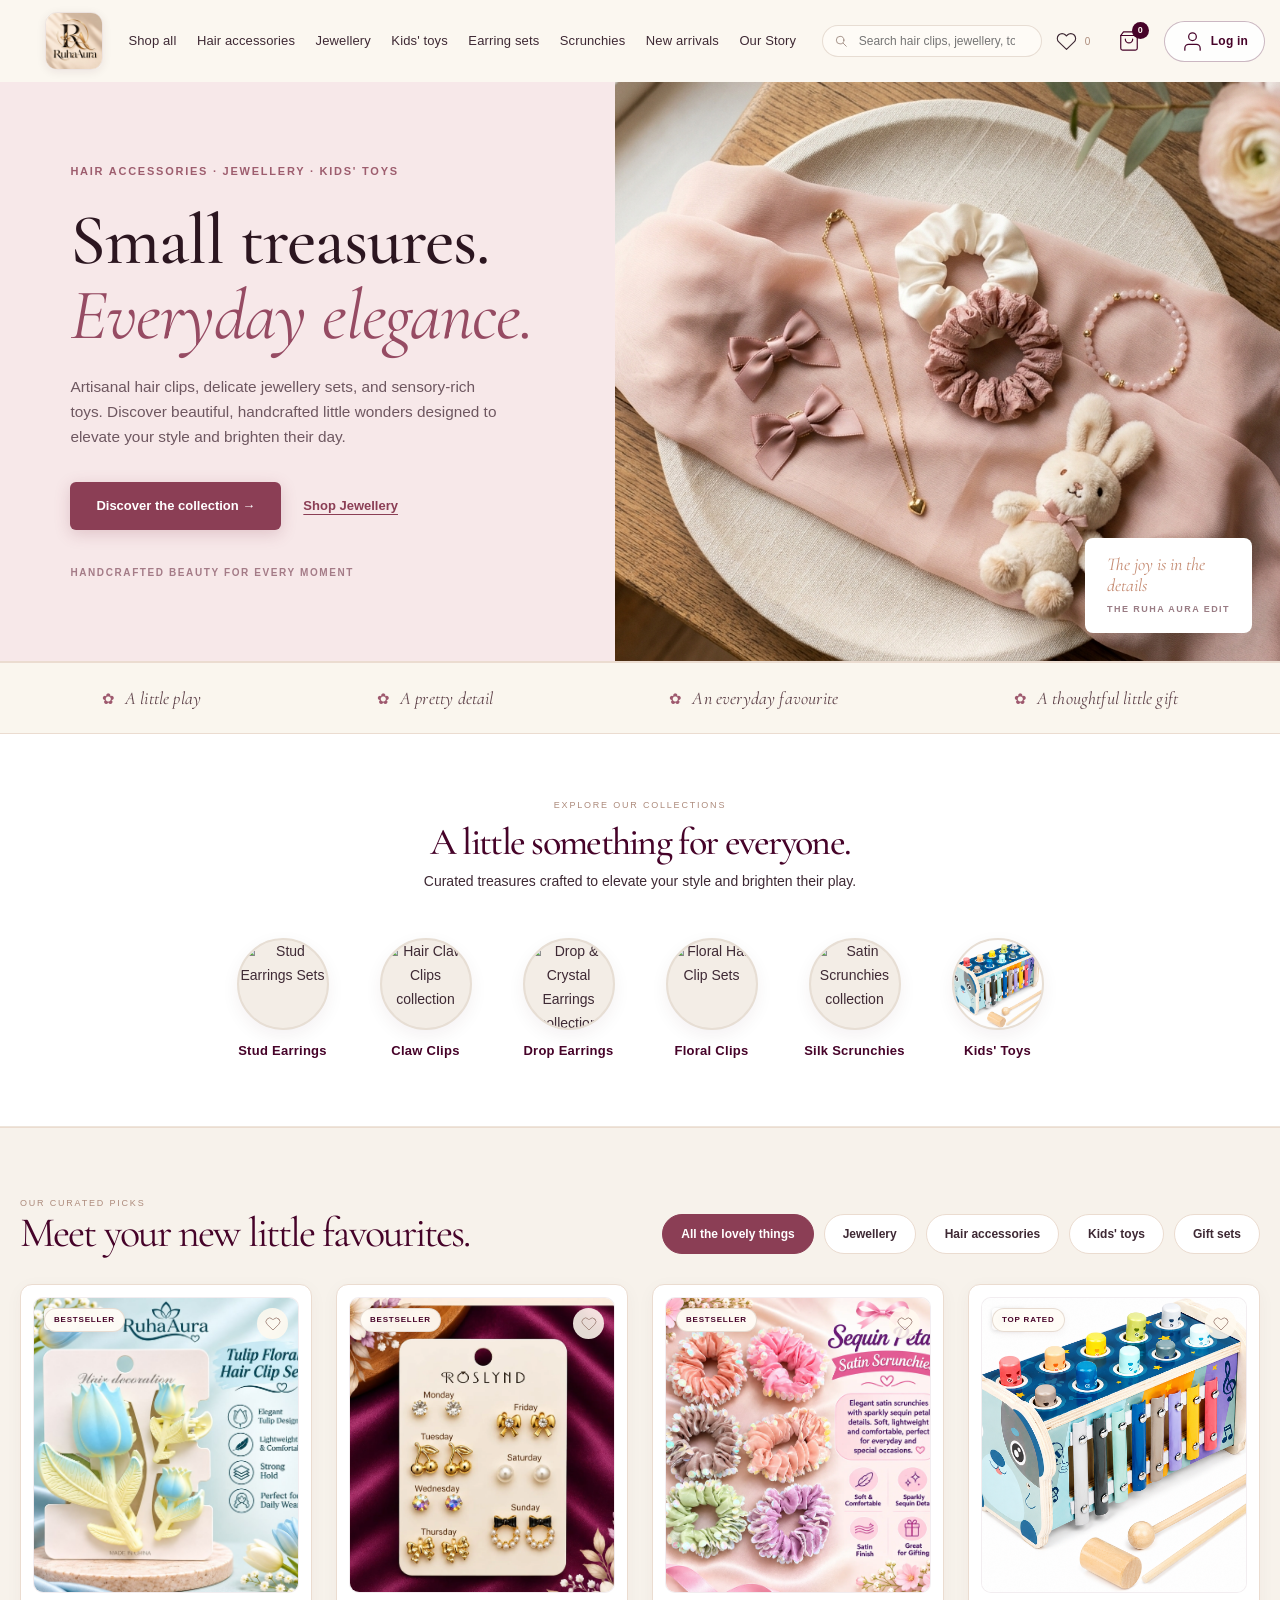
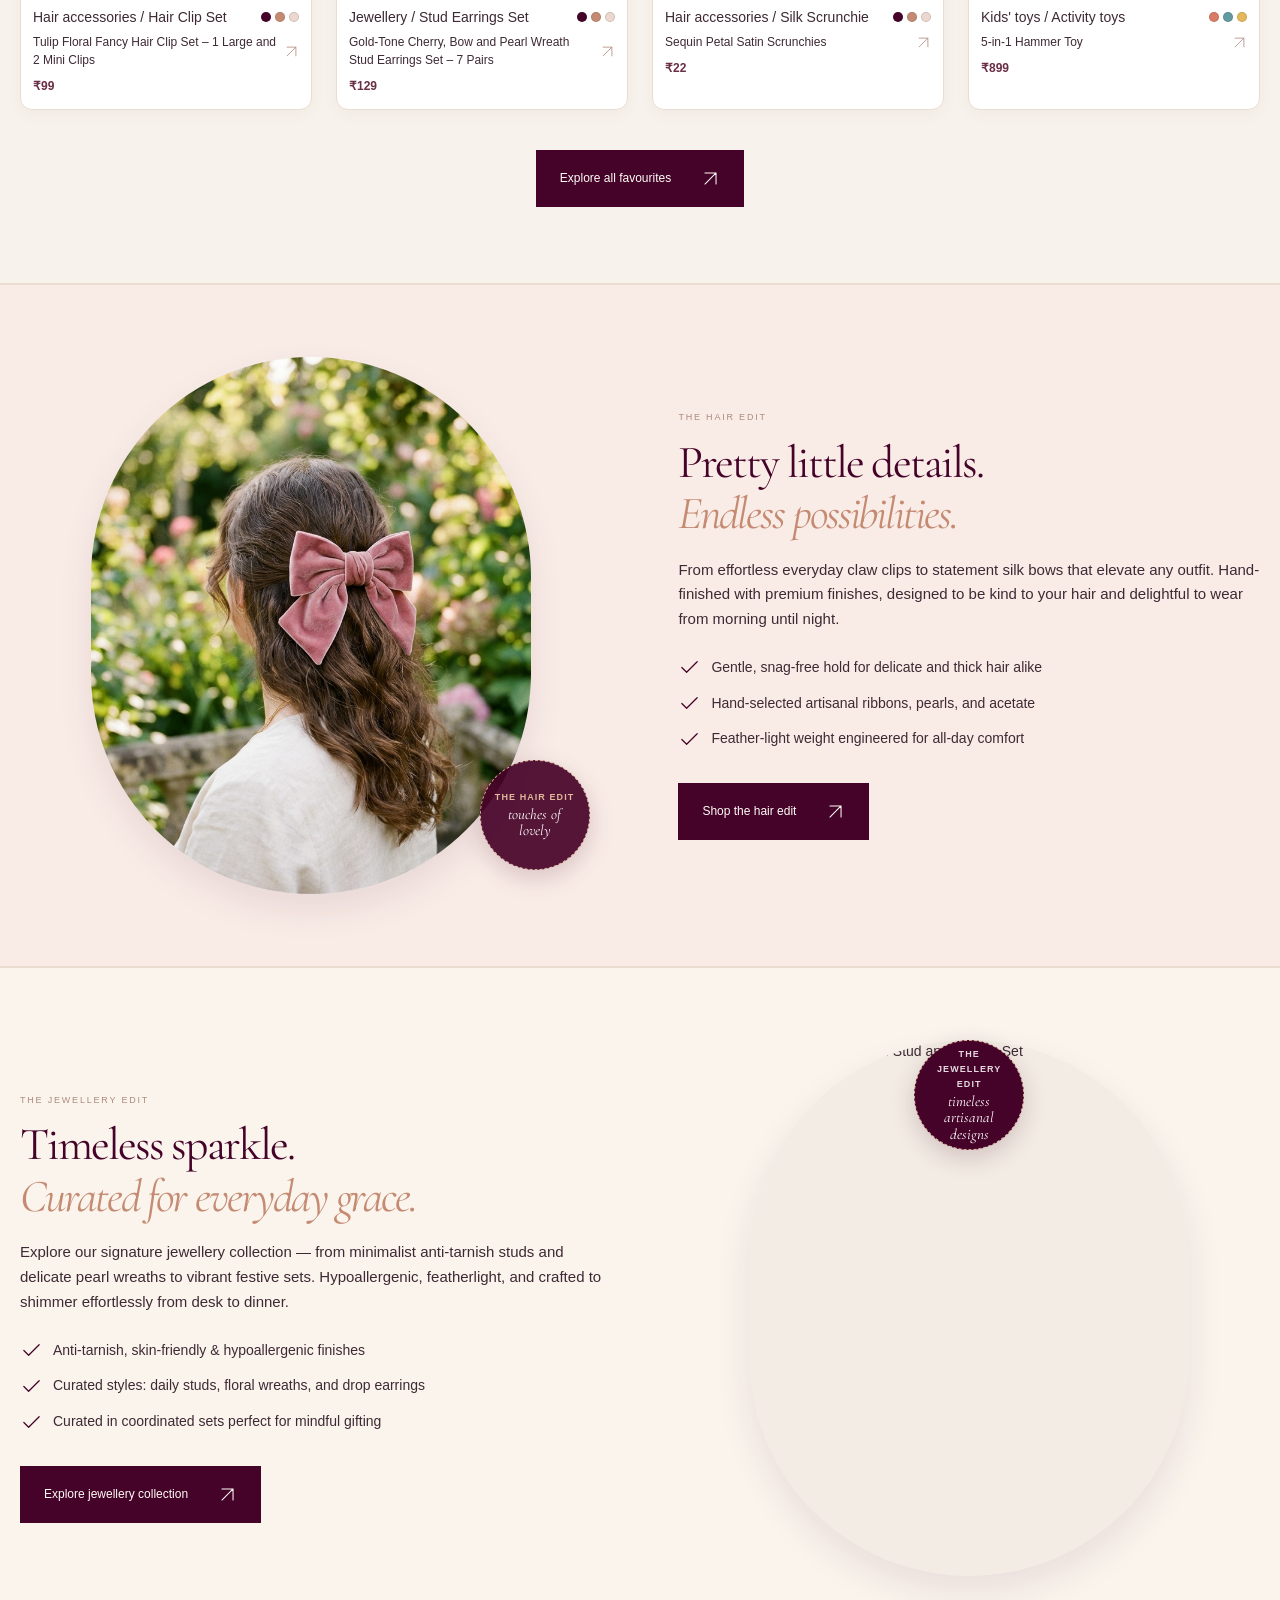
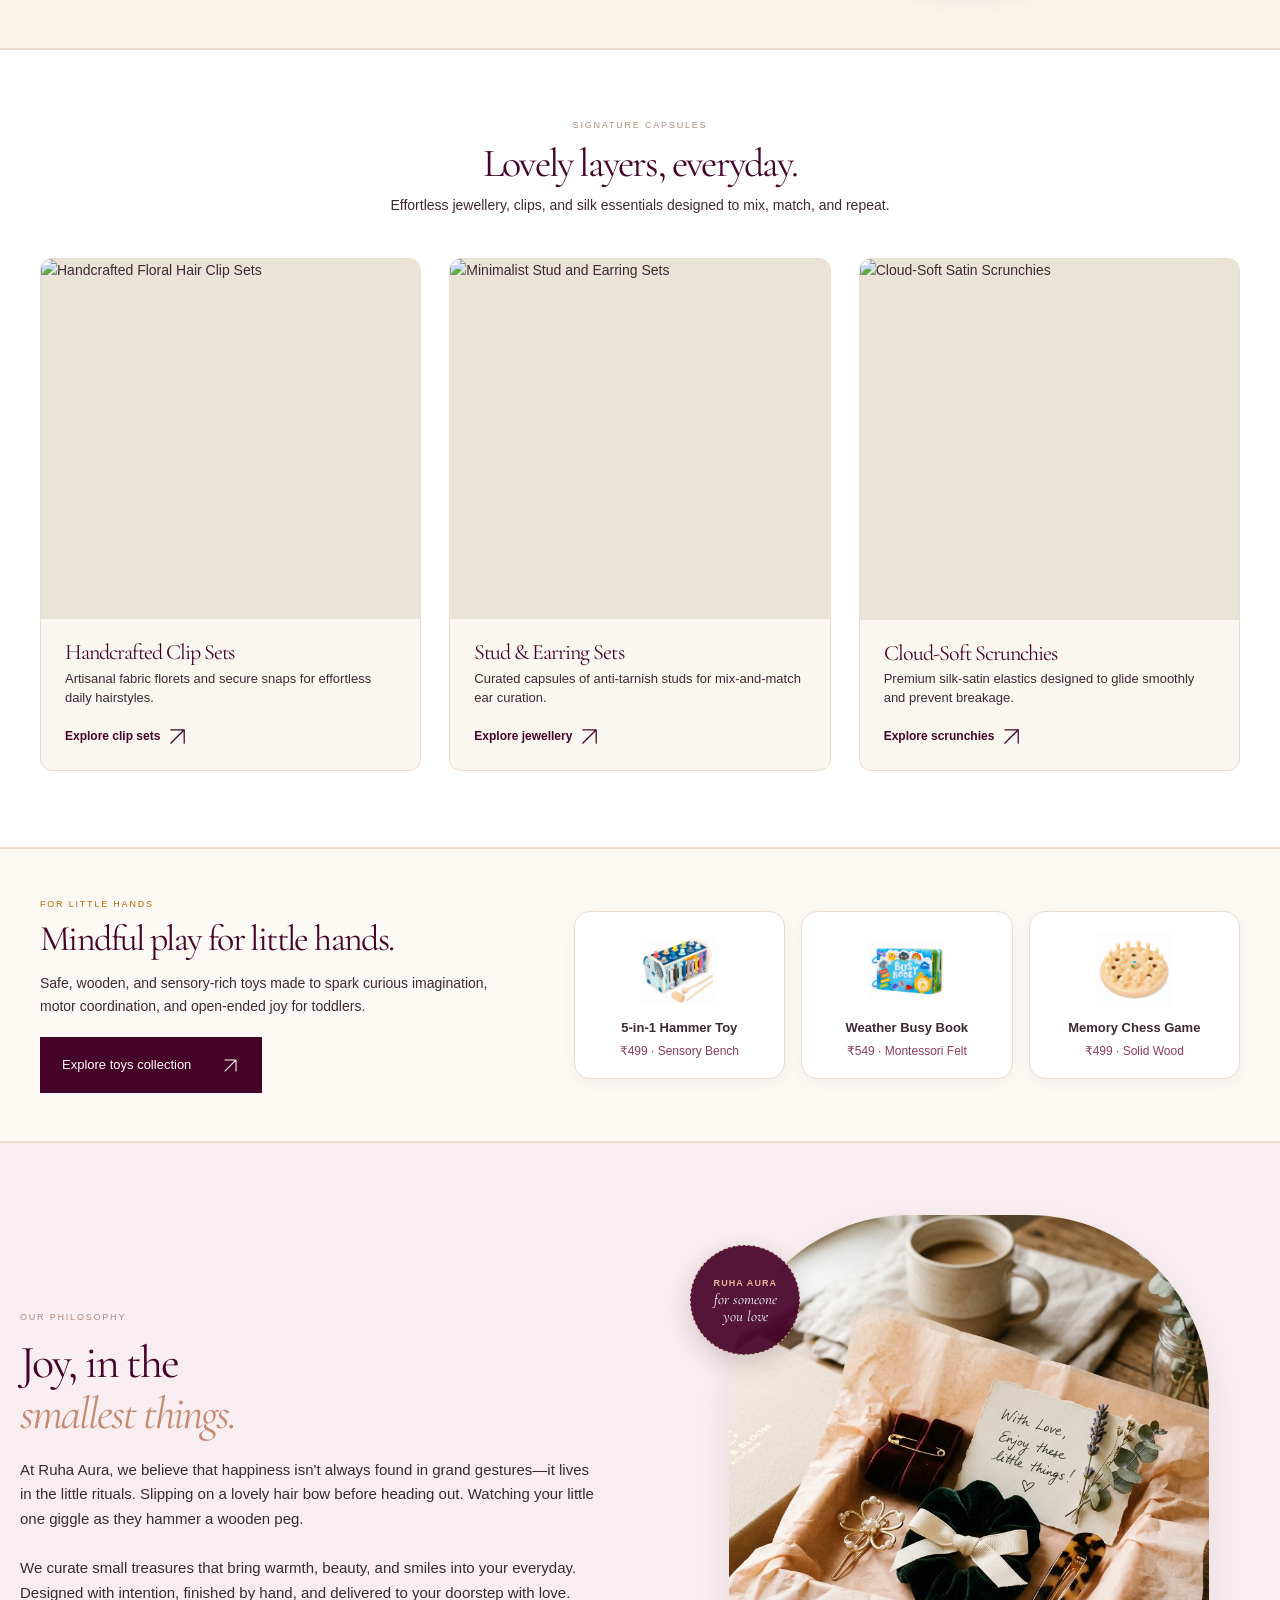
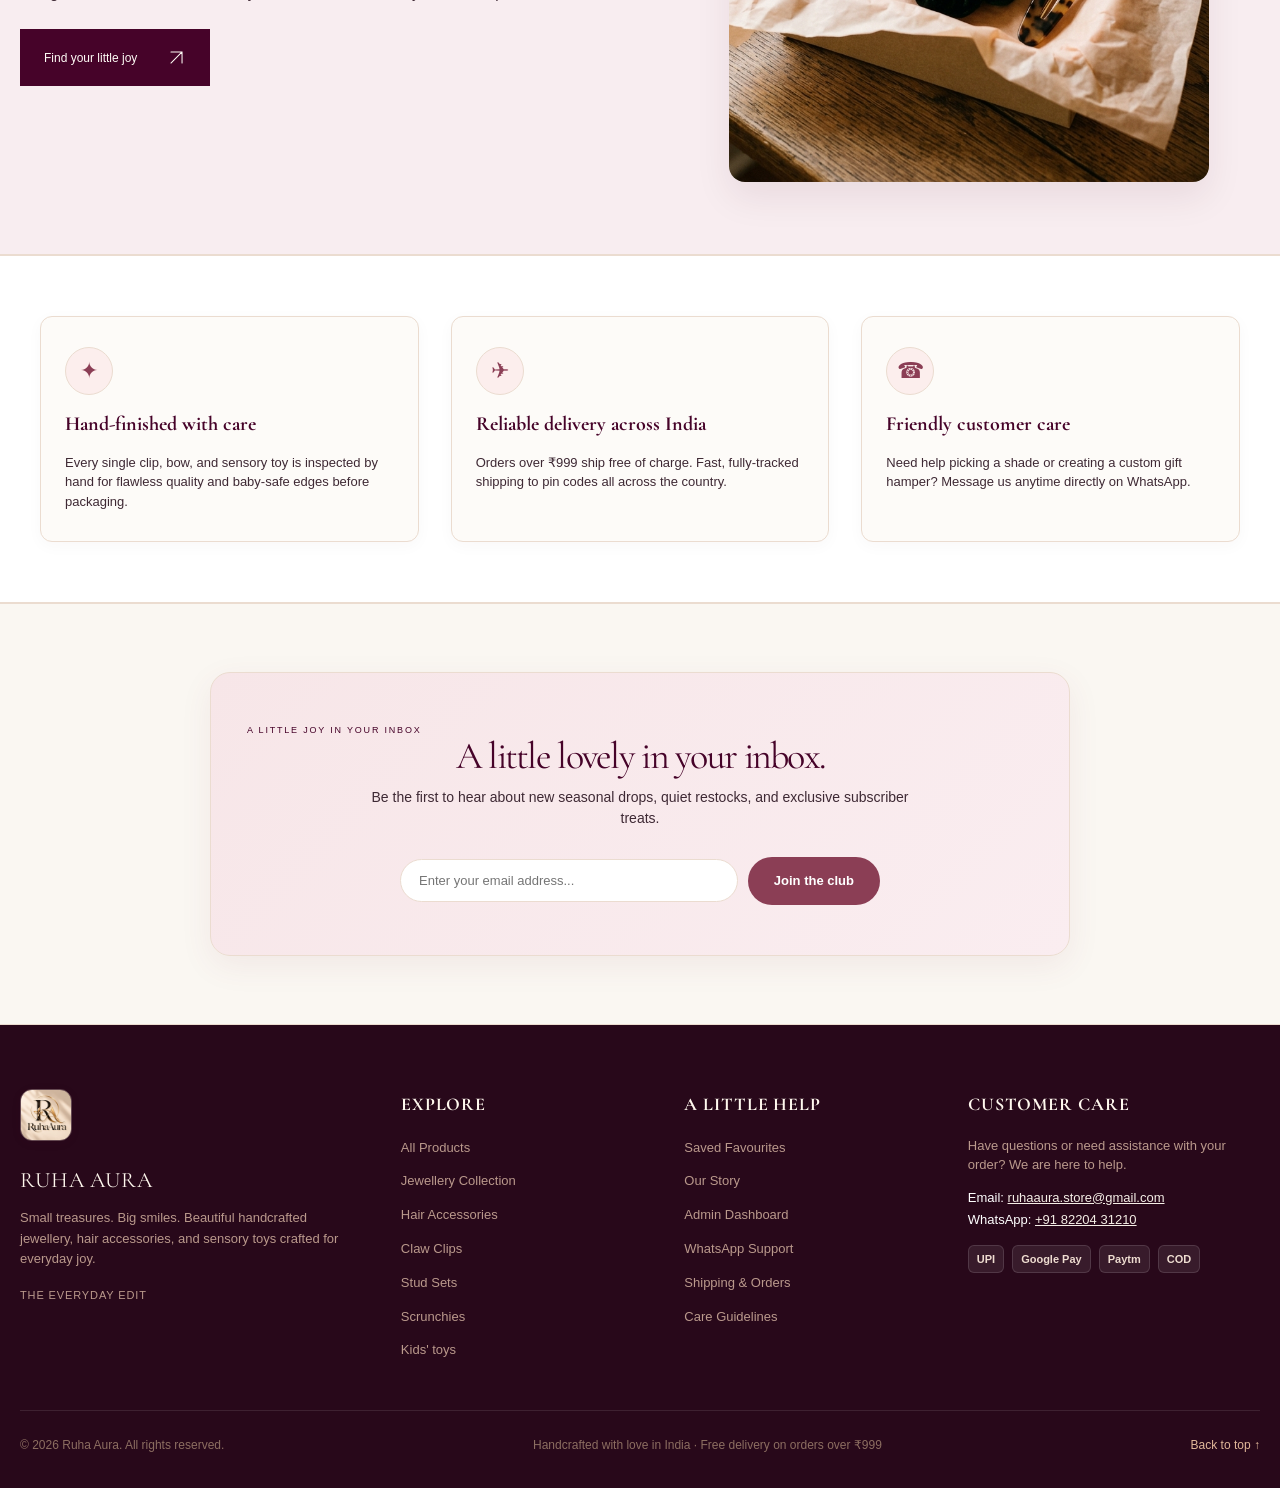
==== commit fd971cf2: "Fix order visibility in dashboard: show Recent Orders on overview, fix auto-purge bug, and seed orde" ====
--- a/index.html
+++ b/index.html
@@ -21,11 +21,11 @@
   <link rel="stylesheet" href="shop.css?v=3.3">
 
   <script src="https://cdn.jsdelivr.net/npm/@supabase/supabase-js@2"></script>
-  <script src="catalogue-data.js?v=3.3" defer></script>
-  <script src="supabase-config.js?v=3.3" defer></script>
-  <script src="shop-core.js?v=3.3" defer></script>
-  <script src="checkout.js?v=3.3" defer></script>
-  <script src="app.js?v=3.3" defer></script>
+  <script src="catalogue-data.js?v=3.7" defer></script>
+  <script src="supabase-config.js?v=3.7" defer></script>
+  <script src="shop-core.js?v=3.7" defer></script>
+  <script src="checkout.js?v=3.7" defer></script>
+  <script src="app.js?v=3.7" defer></script>
 </head>
 <body>
   <svg class="symbol-definitions" aria-hidden="true">
--- a/shop.css
+++ b/shop.css
@@ -2403,6 +2403,106 @@
   gap: 10px;
   justify-content: center;
   margin-top: 14px;
+}
+
+/* Auth Modal Tabs (Sign In / Create Account) */
+.auth-tabs {
+  display: flex;
+  border-bottom: 1px solid #ebdcd0;
+  margin-bottom: 20px;
+  gap: 6px;
+}
+.auth-tab-btn {
+  flex: 1;
+  padding: 10px 14px;
+  background: transparent;
+  border: none;
+  border-bottom: 2px solid transparent;
+  font-family: inherit;
+  font-size: 13px;
+  font-weight: 600;
+  color: #8c736a;
+  cursor: pointer;
+  transition: all 0.2s;
+  text-align: center;
+}
+.auth-tab-btn:hover {
+  color: var(--plum);
+}
+.auth-tab-btn.is-active {
+  color: var(--plum);
+  border-bottom-color: var(--plum);
+}
+
+/* Google OAuth Sign-in Button */
+.auth-google-btn {
+  width: 100%;
+  display: flex;
+  align-items: center;
+  justify-content: center;
+  gap: 12px;
+  padding: 11px 16px;
+  border-radius: 30px;
+  background: #ffffff;
+  border: 1px solid #d4c6c0;
+  color: #3c4043;
+  font-family: -apple-system, BlinkMacSystemFont, "Segoe UI", Roboto, sans-serif;
+  font-size: 13.5px;
+  font-weight: 500;
+  cursor: pointer;
+  transition: all 0.2s;
+  box-shadow: 0 1px 3px rgba(0, 0, 0, 0.08);
+  margin-bottom: 16px;
+}
+.auth-google-btn:hover {
+  background: #fdfbf9;
+  border-color: #baaba5;
+  box-shadow: 0 2px 6px rgba(0, 0, 0, 0.12);
+}
+
+/* Divider with text */
+.auth-divider {
+  display: flex;
+  align-items: center;
+  text-align: center;
+  margin: 4px 0 18px;
+  color: #a89489;
+  font-size: 11px;
+  text-transform: uppercase;
+  letter-spacing: 0.08em;
+}
+.auth-divider::before,
+.auth-divider::after {
+  content: '';
+  flex: 1;
+  border-bottom: 1px solid #e8ded9;
+}
+.auth-divider span {
+  padding: 0 12px;
+}
+
+/* Alert / Status Messages */
+.auth-alert {
+  padding: 11px 14px;
+  border-radius: 8px;
+  font-size: 12.5px;
+  line-height: 1.45;
+  margin-bottom: 16px;
+  display: none;
+}
+.auth-alert.alert-error {
+  background: #fef2f2;
+  color: #991b1b;
+  border: 1px solid #fecaca;
+  display: block;
+}
+.auth-alert.alert-success {
+  background: #f0fdf4;
+  color: #166534;
+  border: 1px solid #bbf7d0;
+  display: block;
+}
+
 /* Multi-Photo Card Hover & Counter Badge */
 .catalogue-card-photo > a {
   position: relative;
